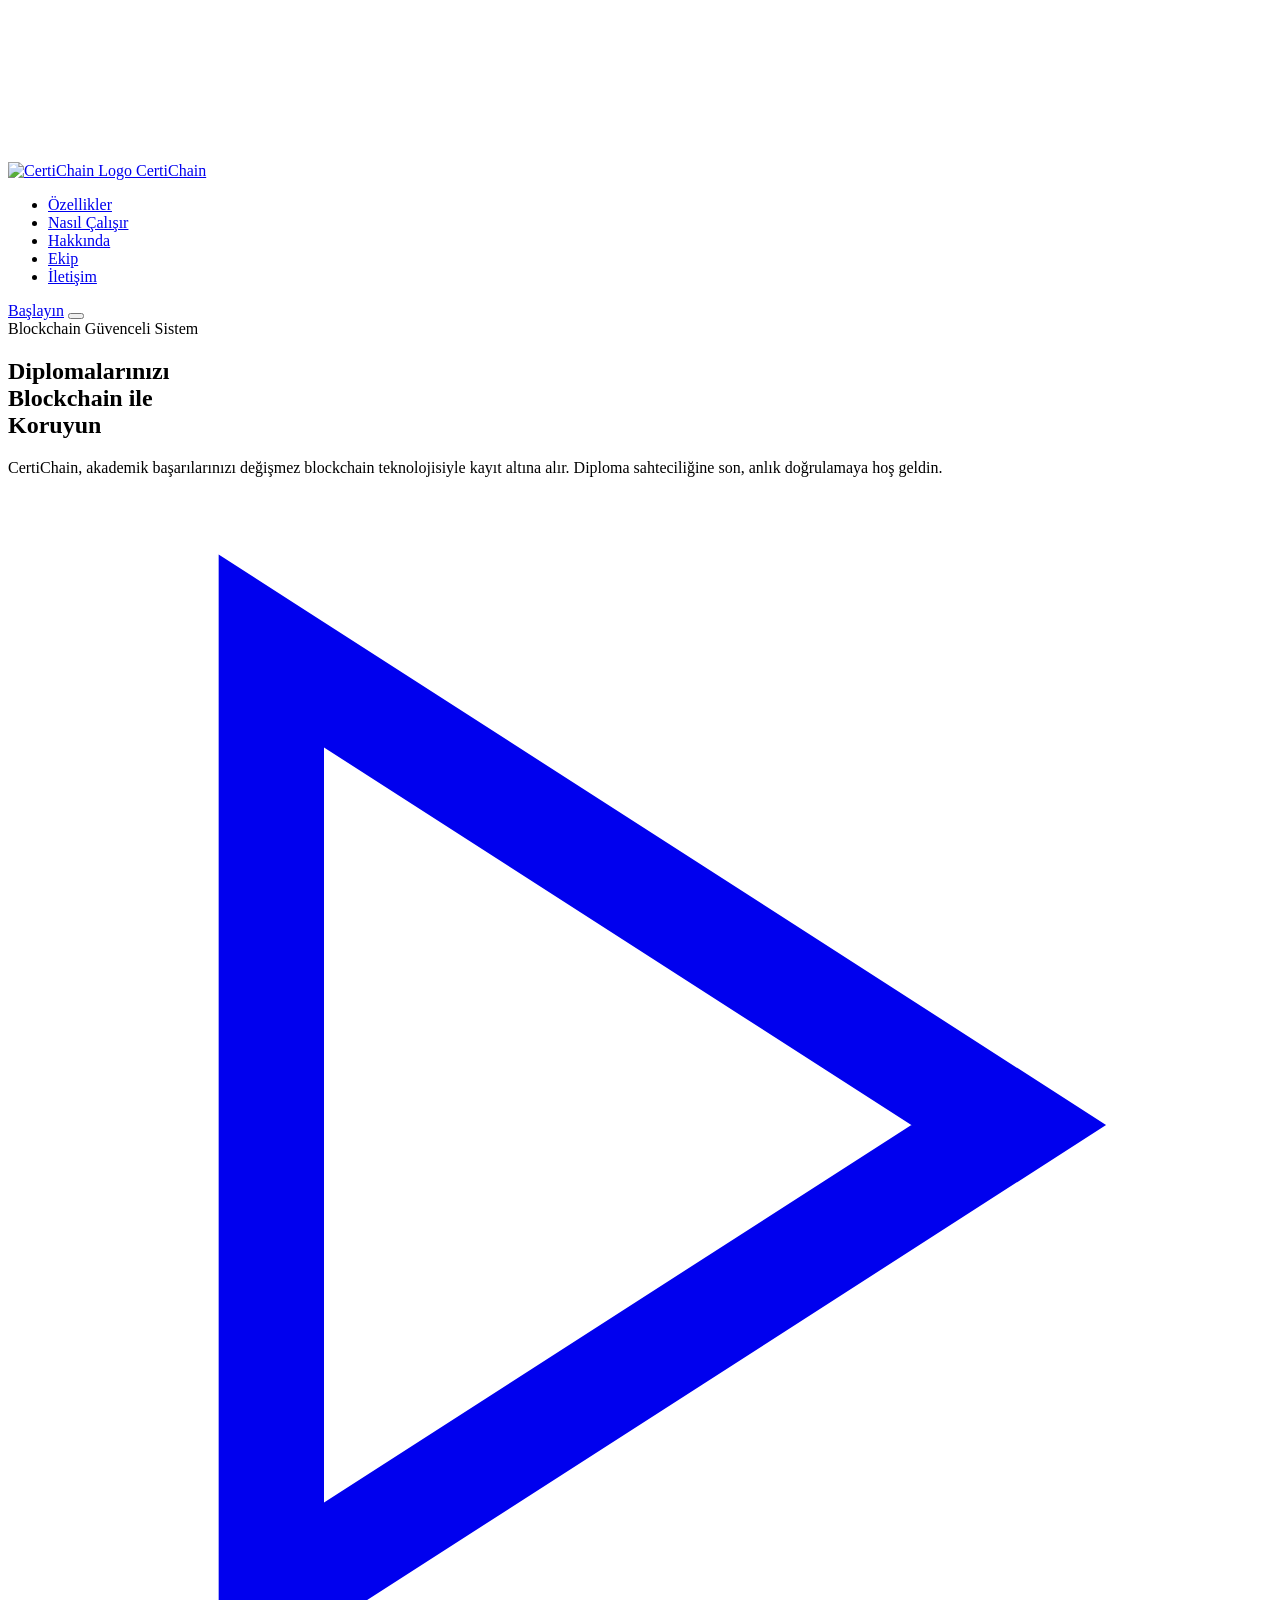
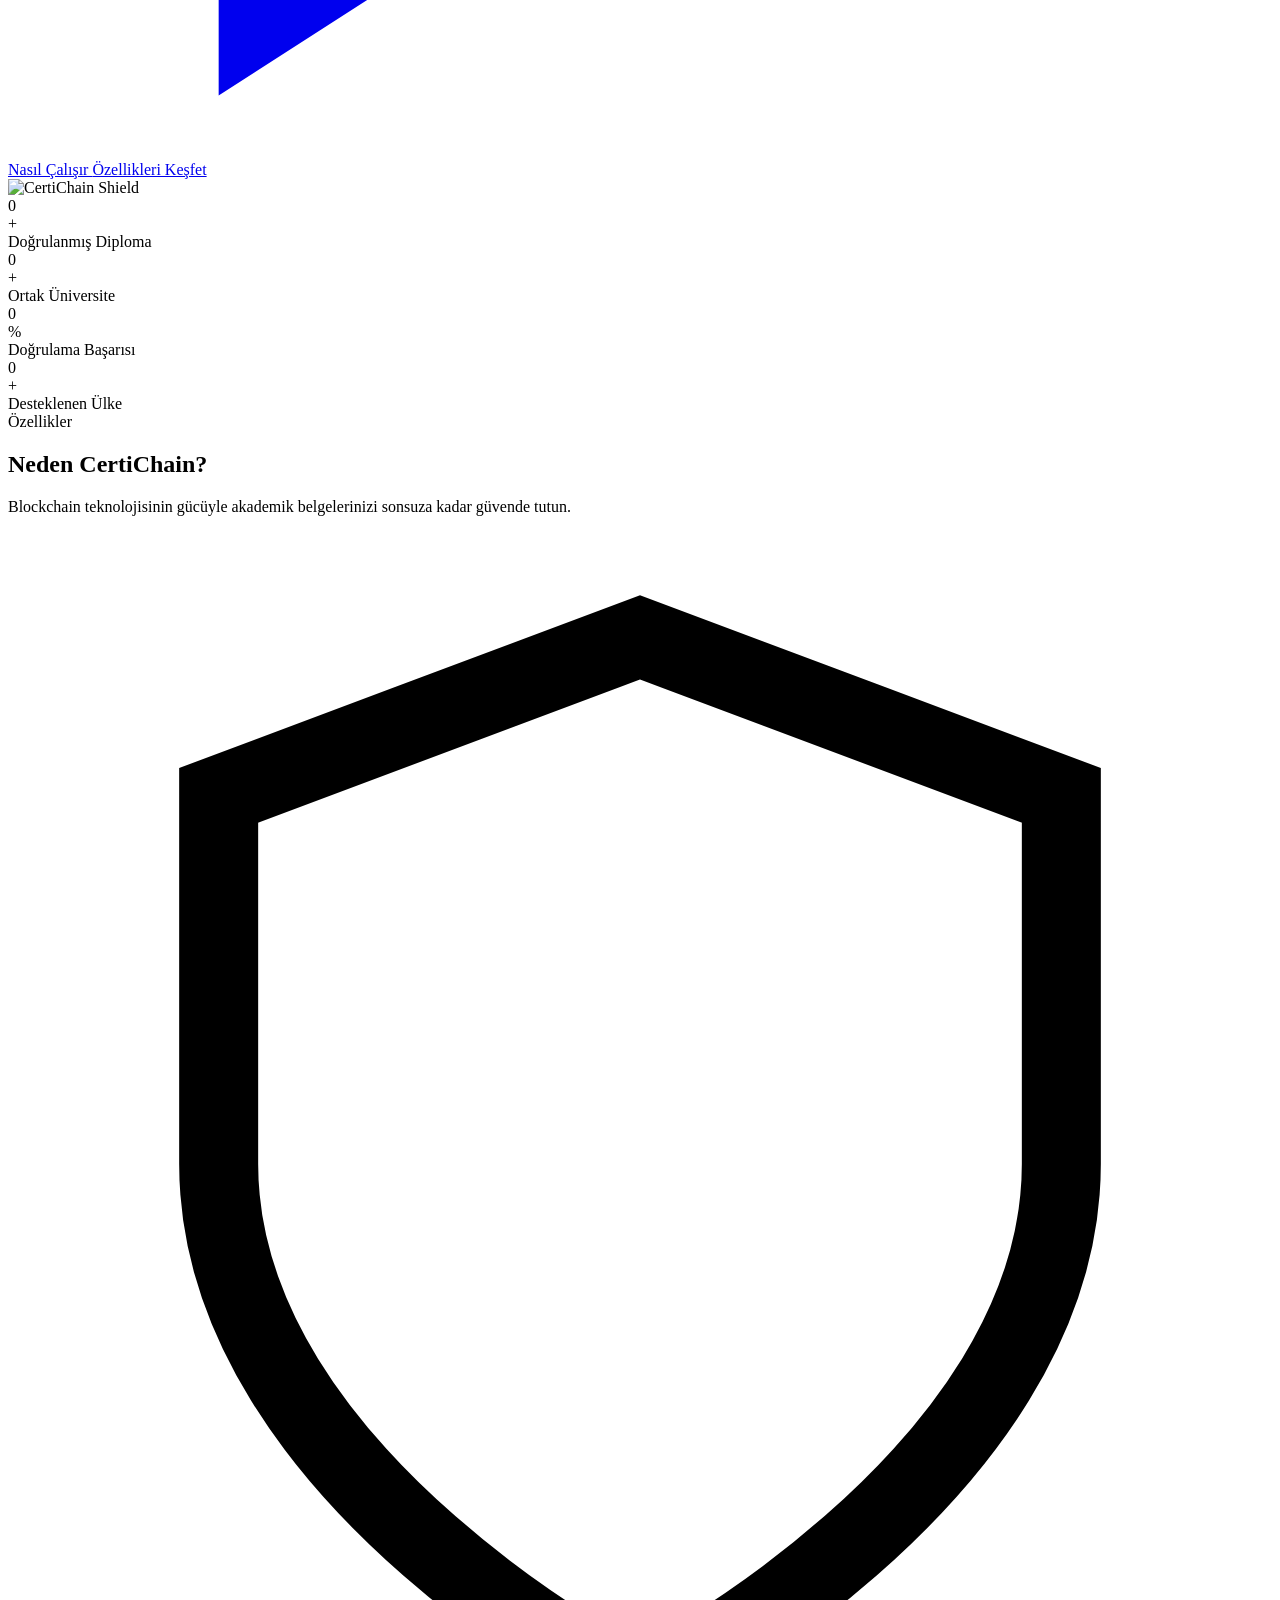
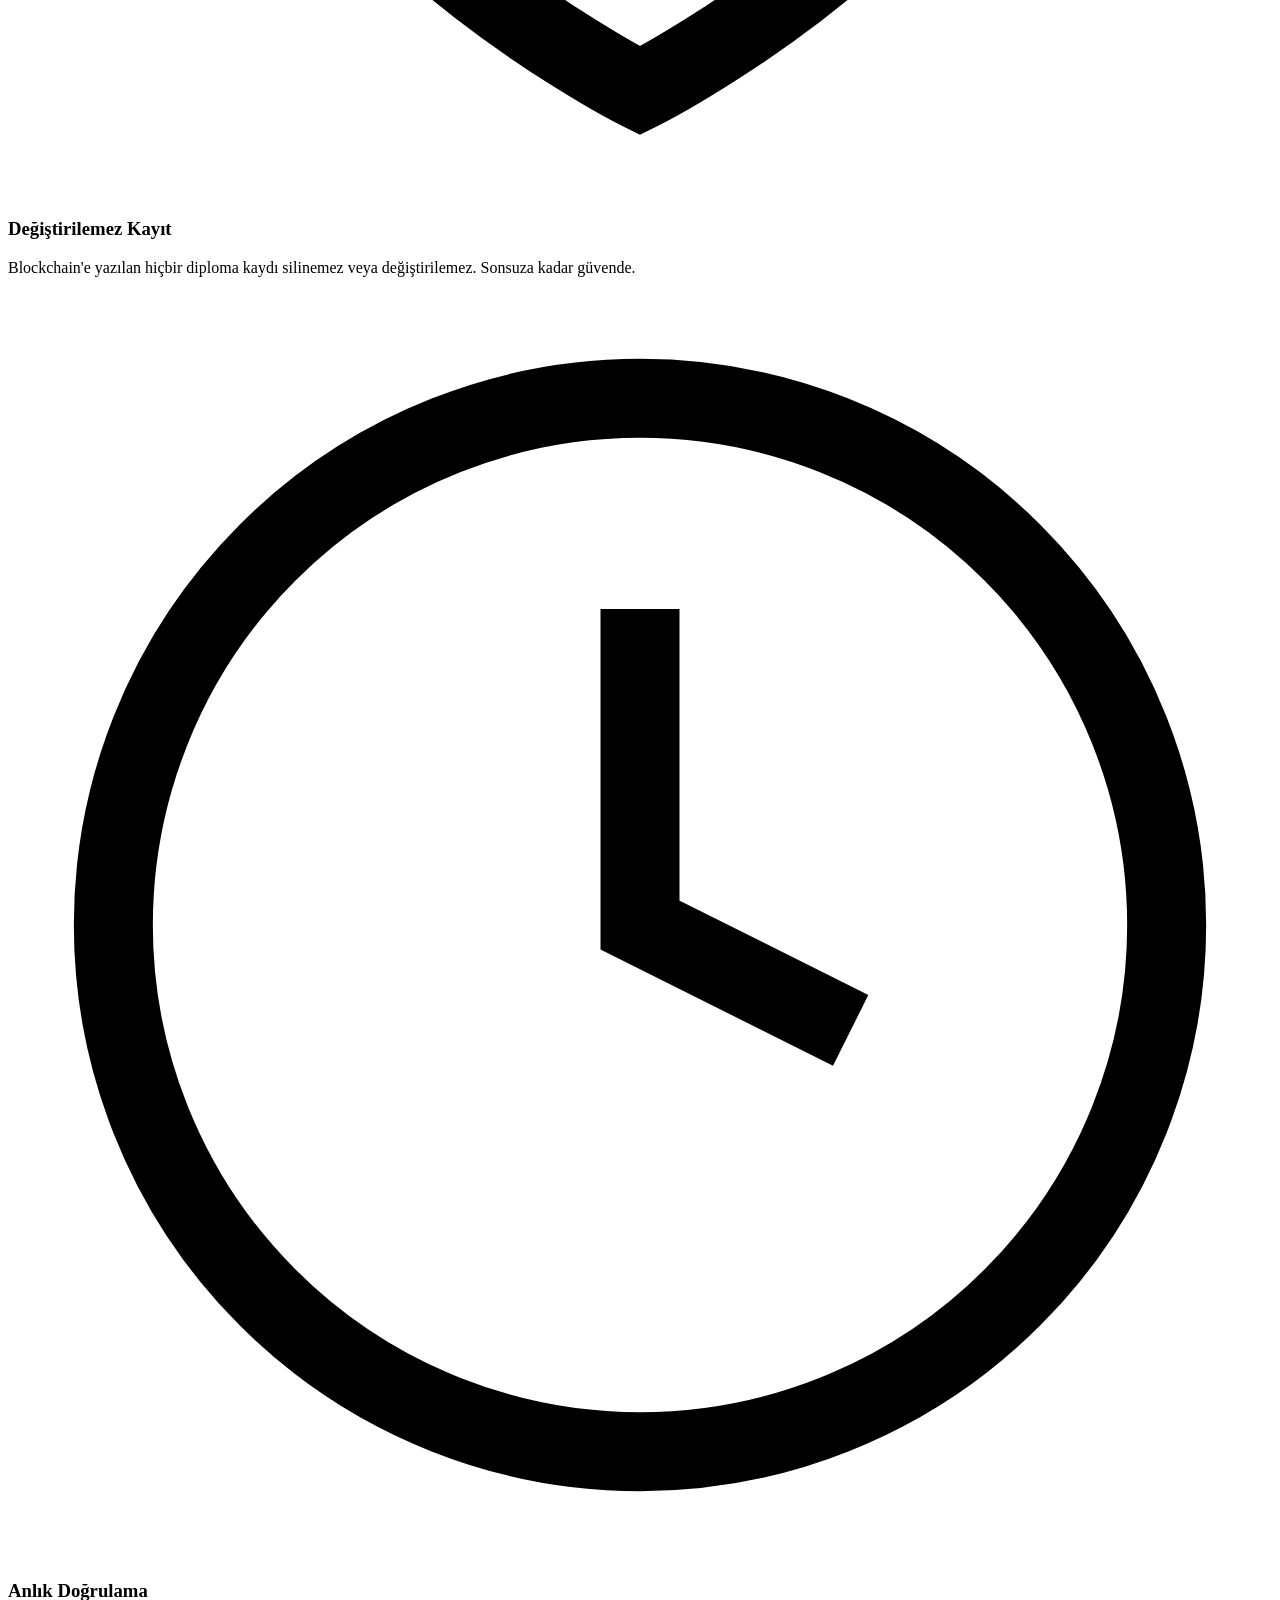
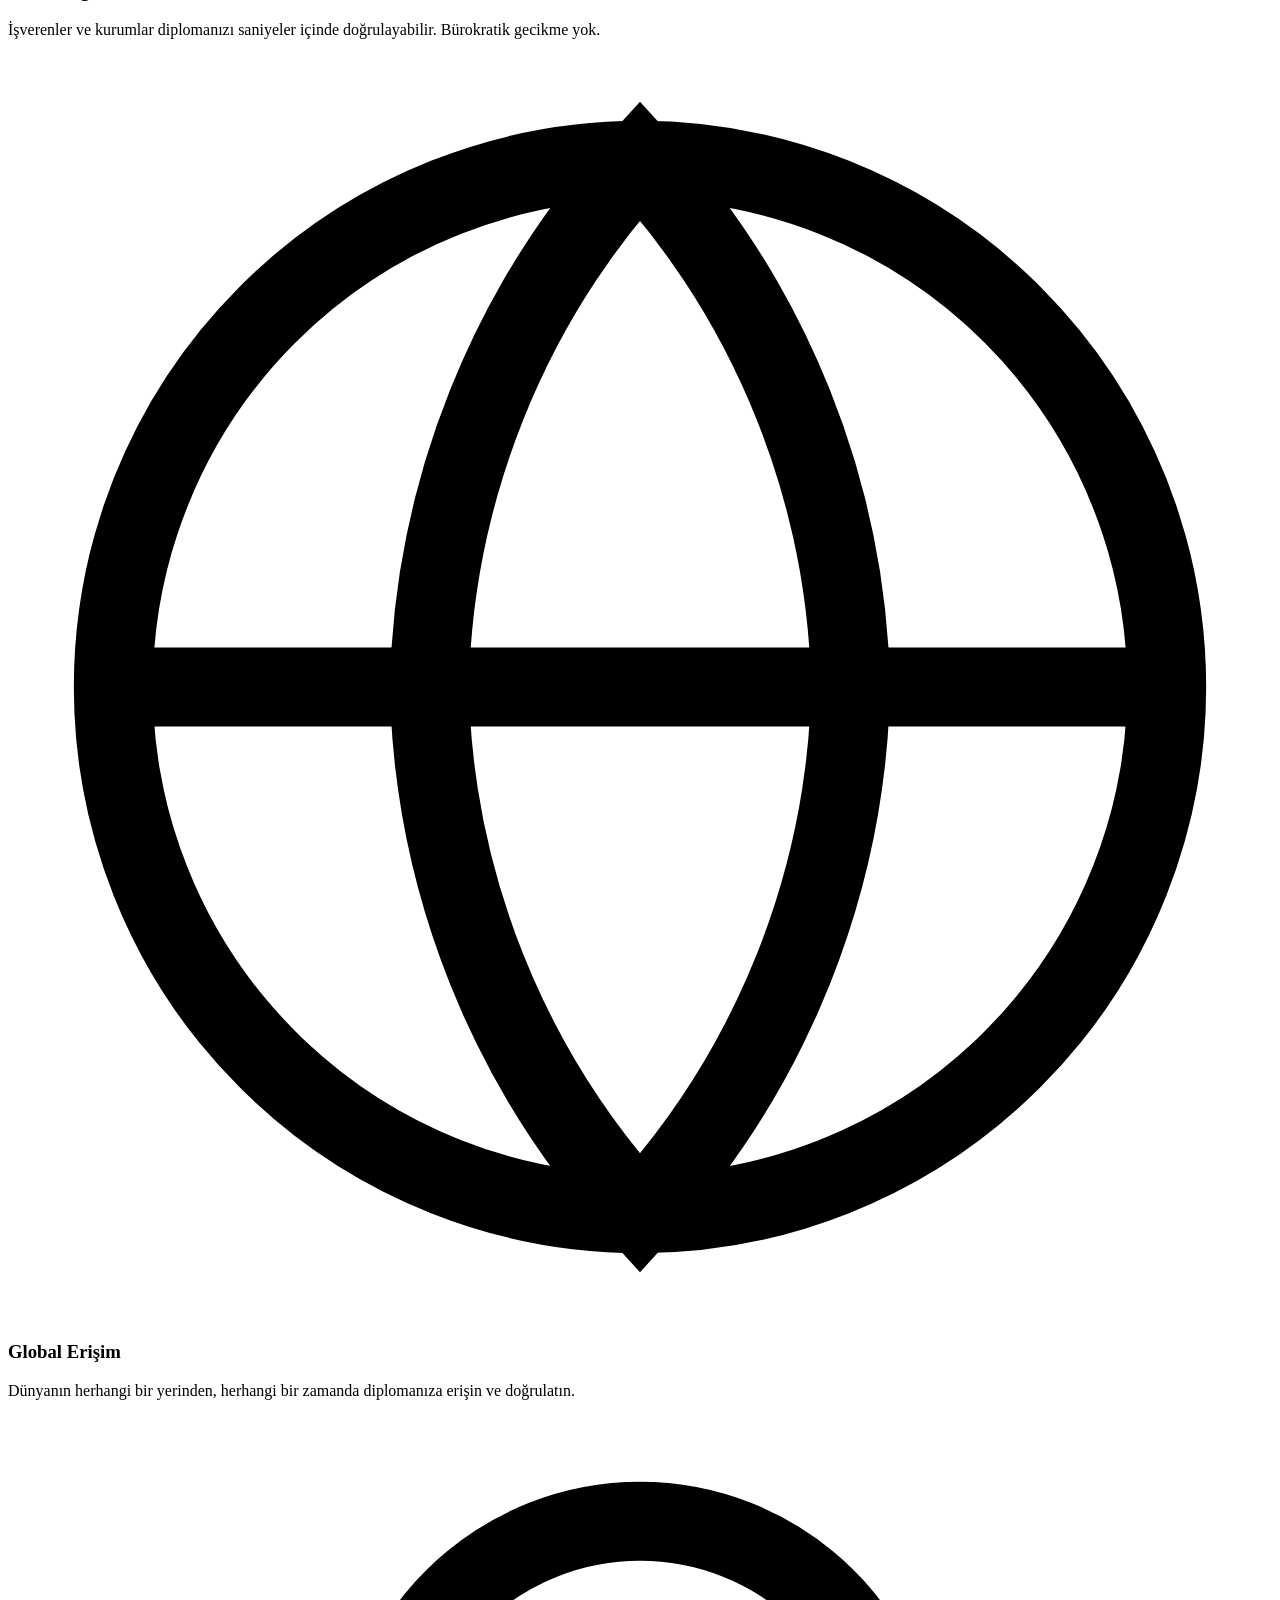
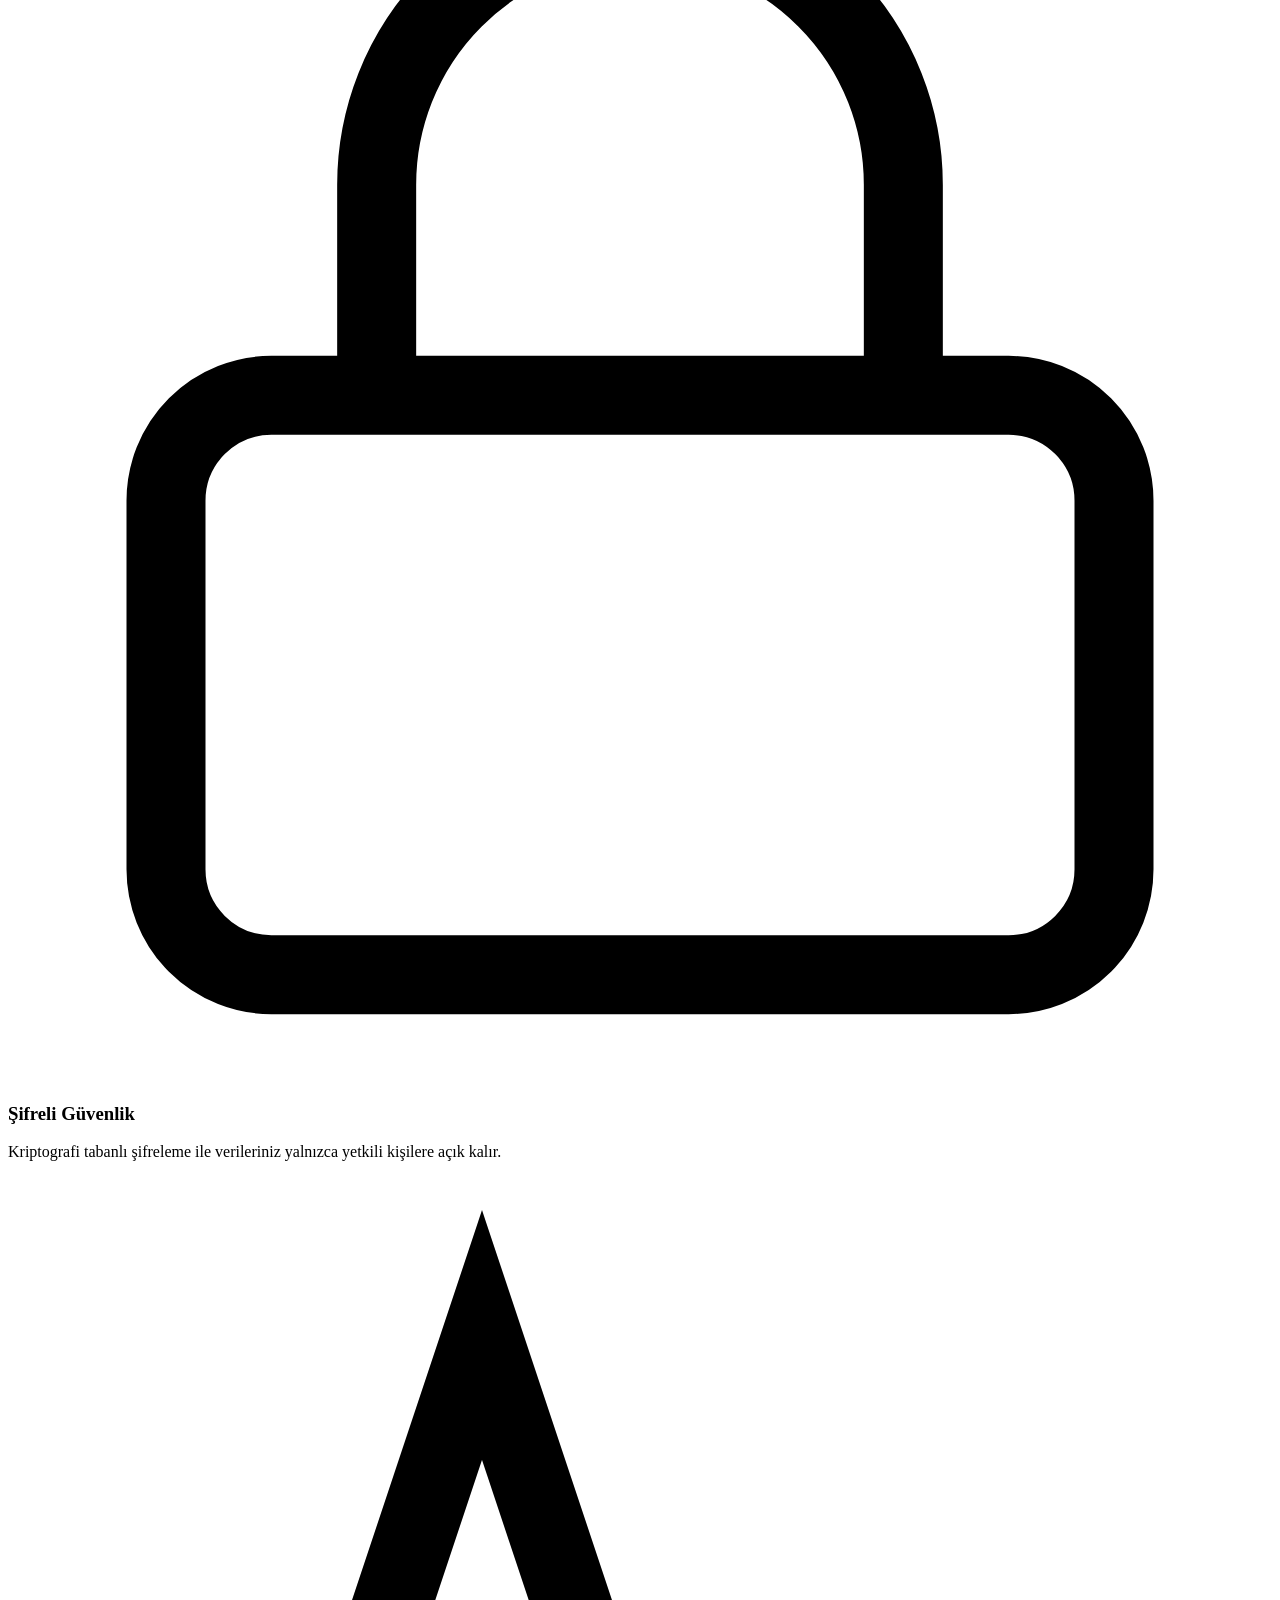
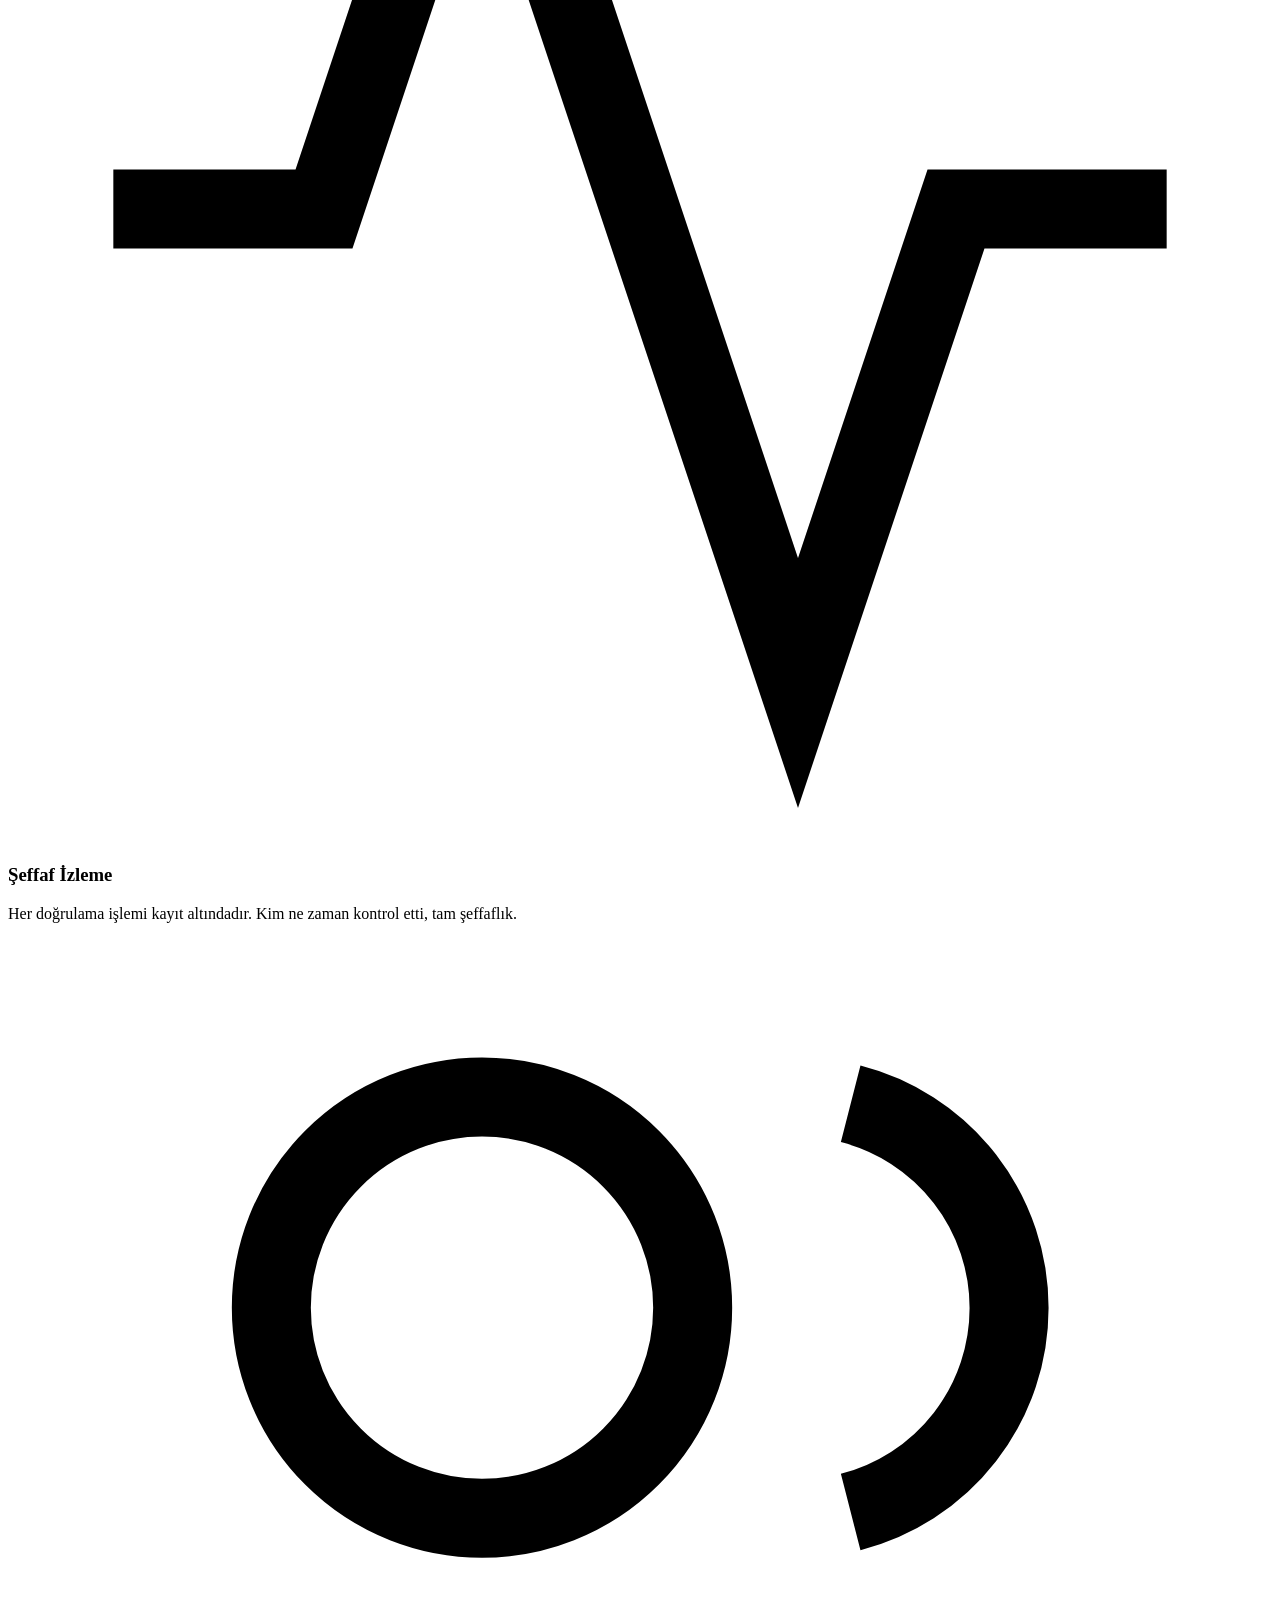
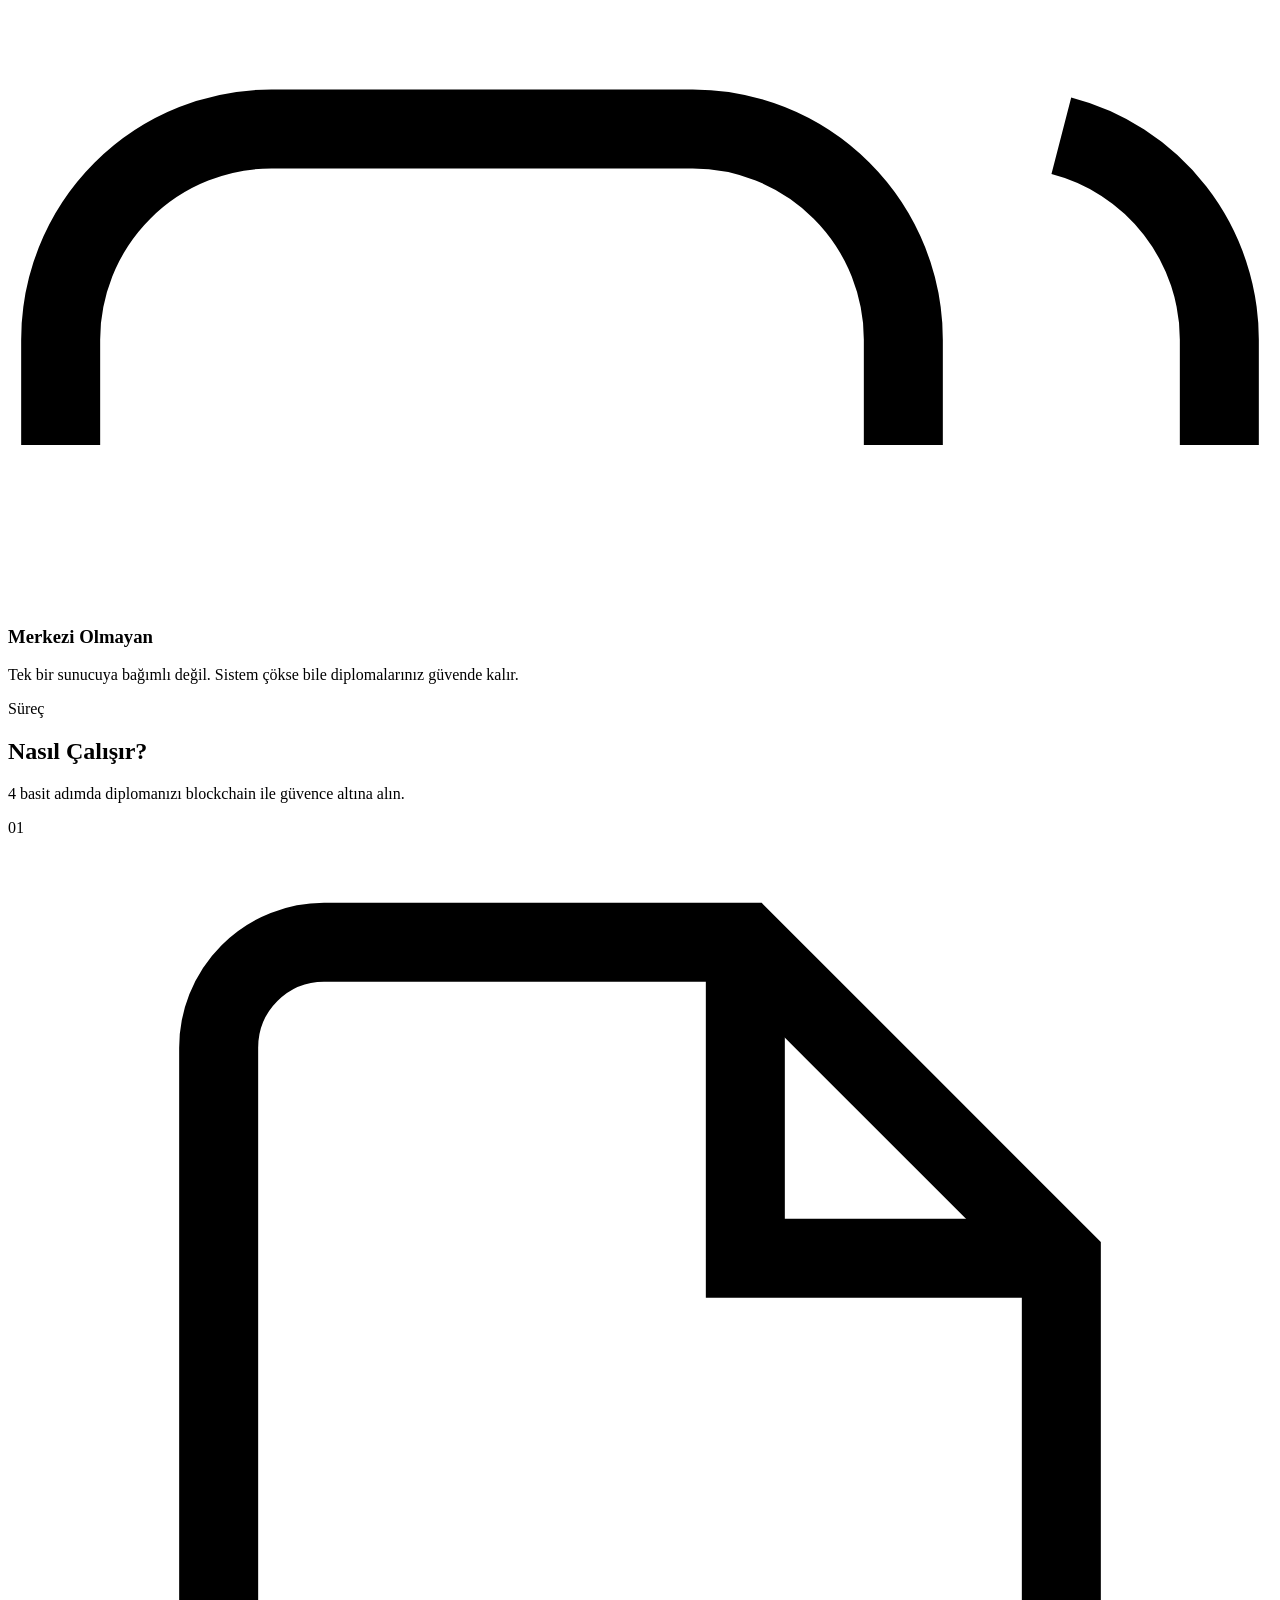
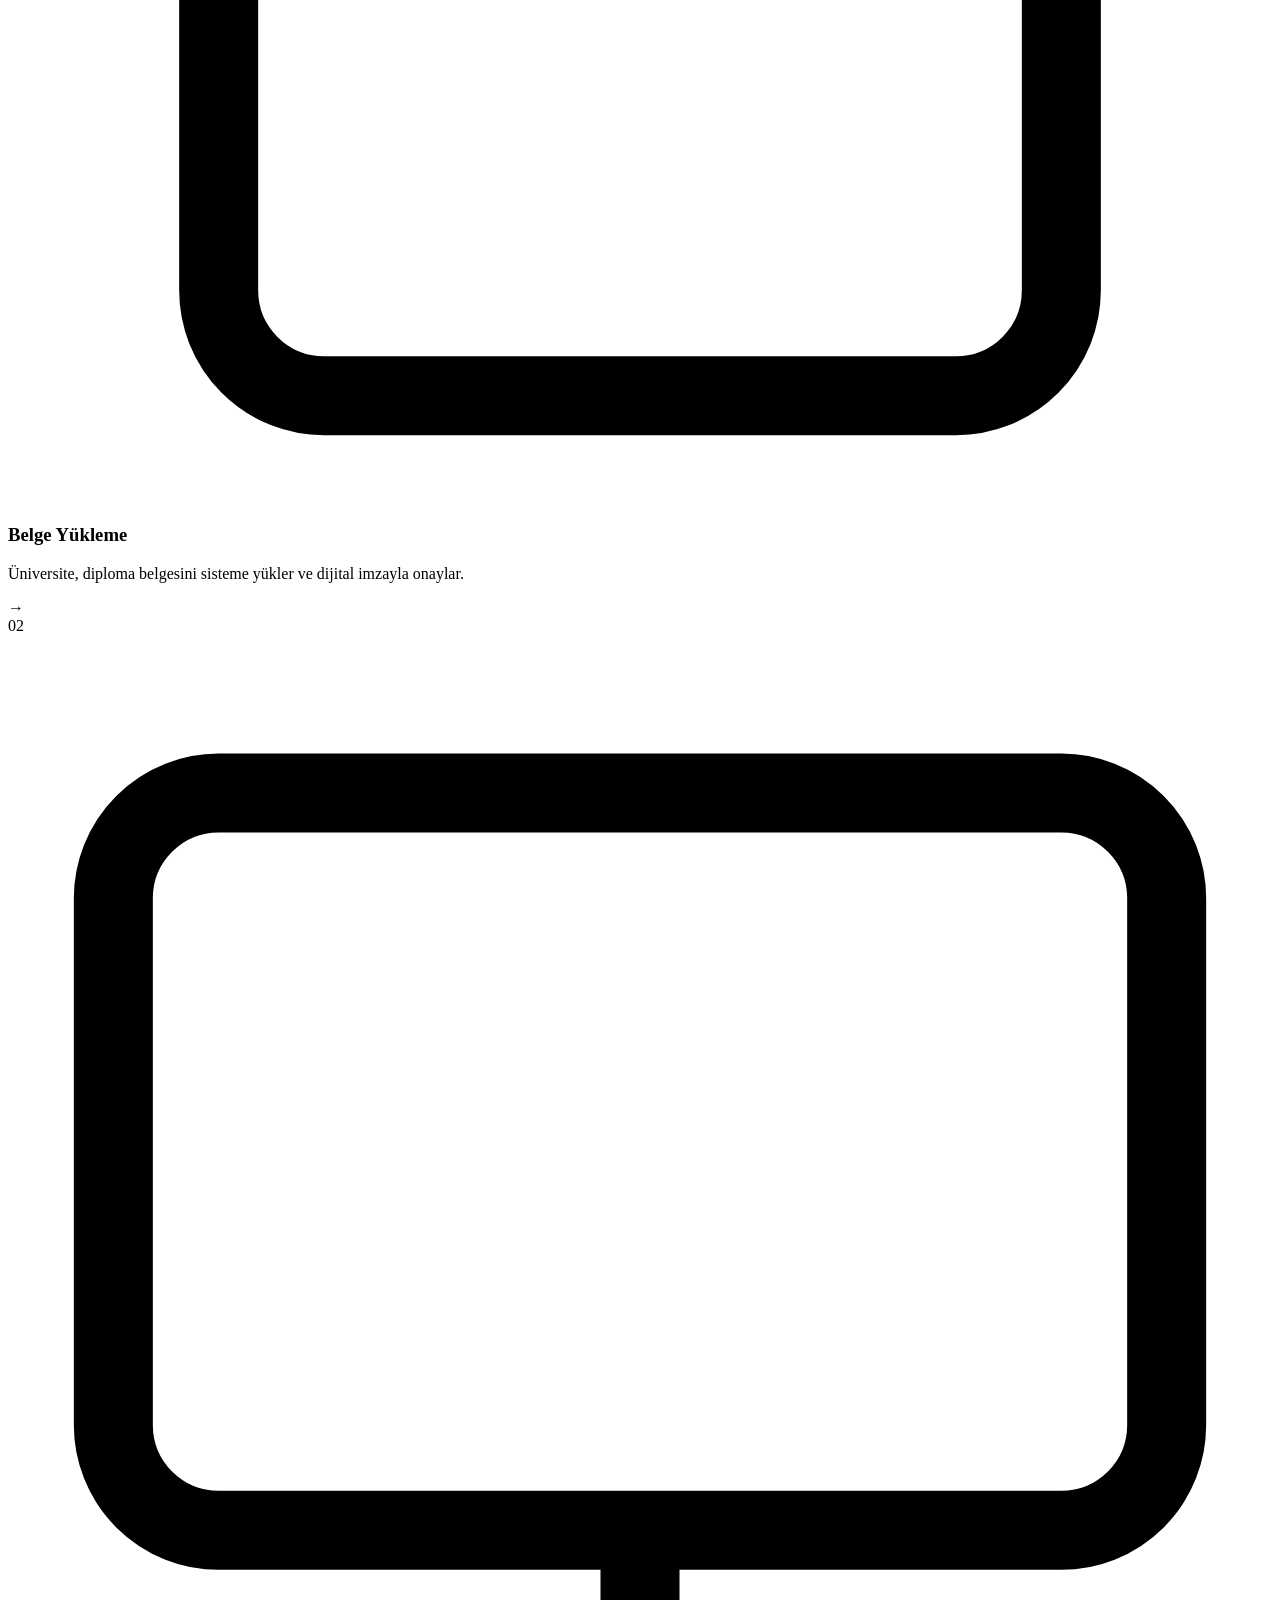
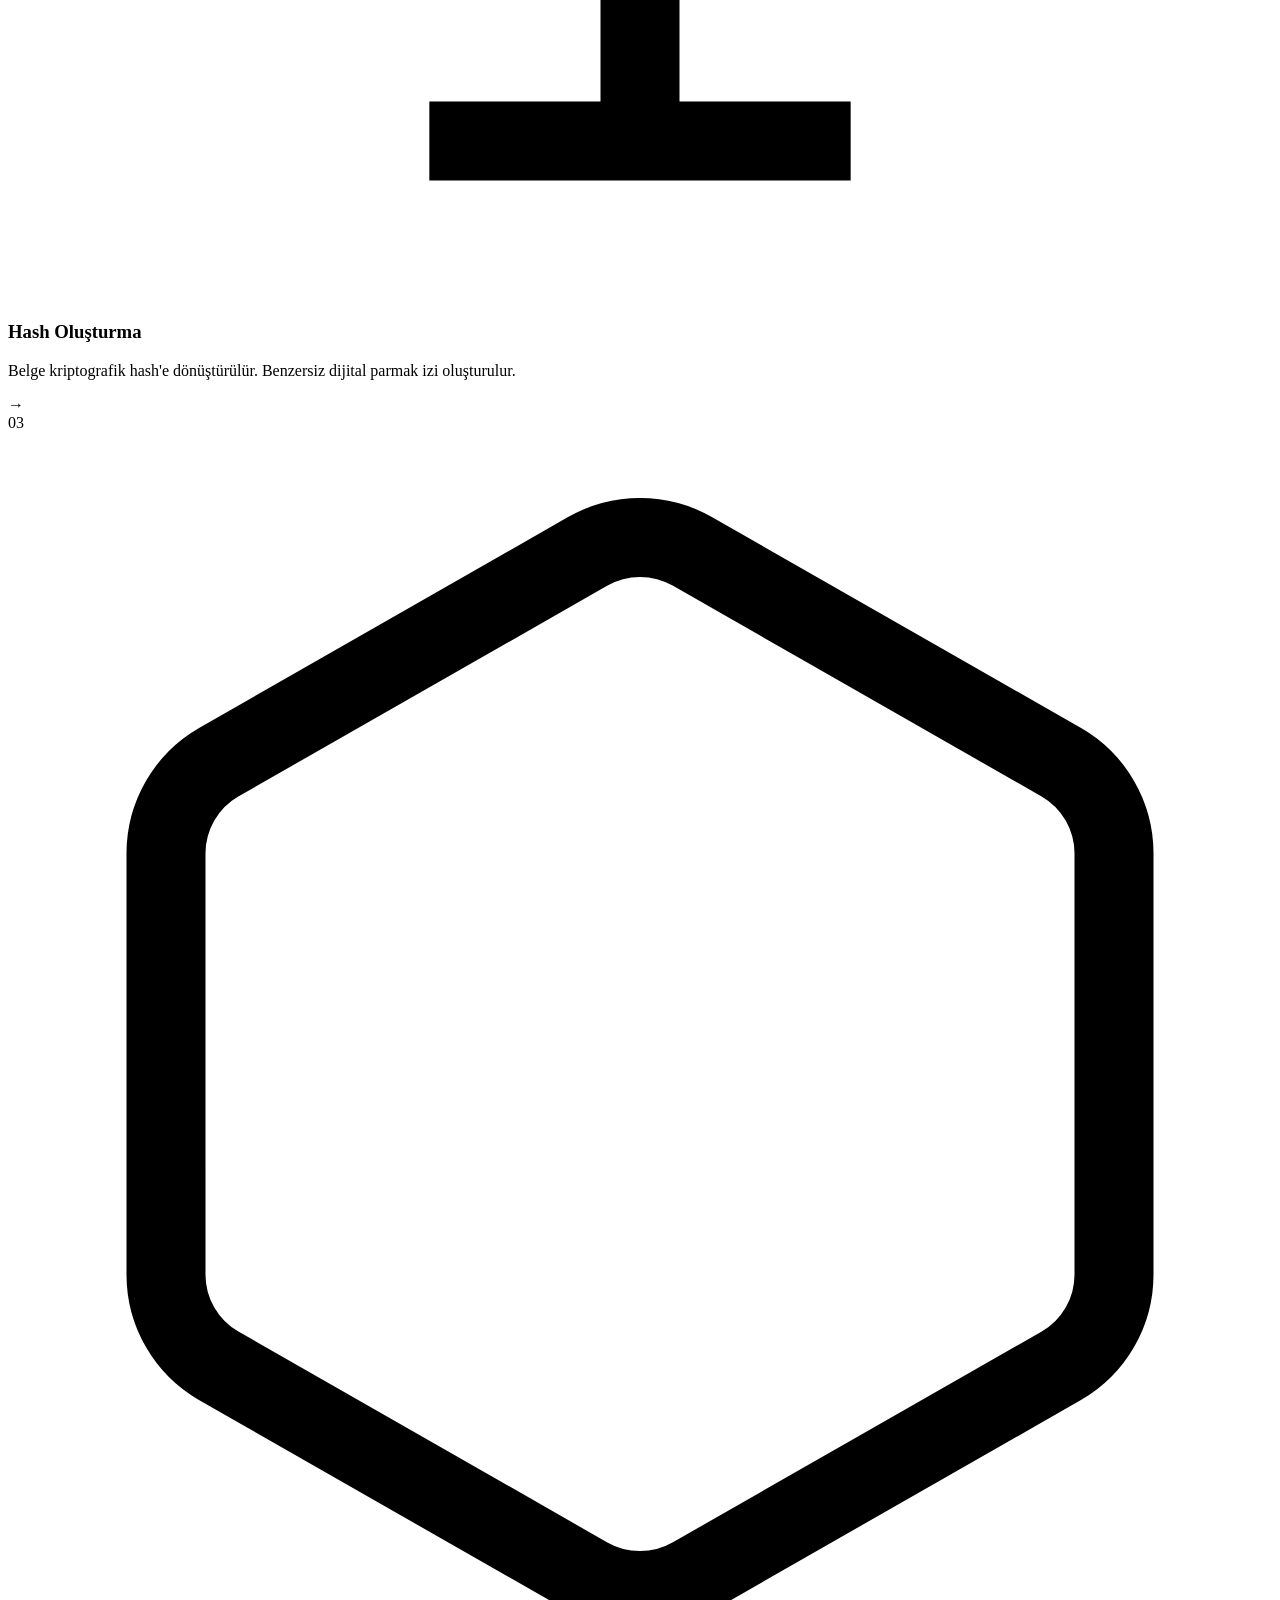
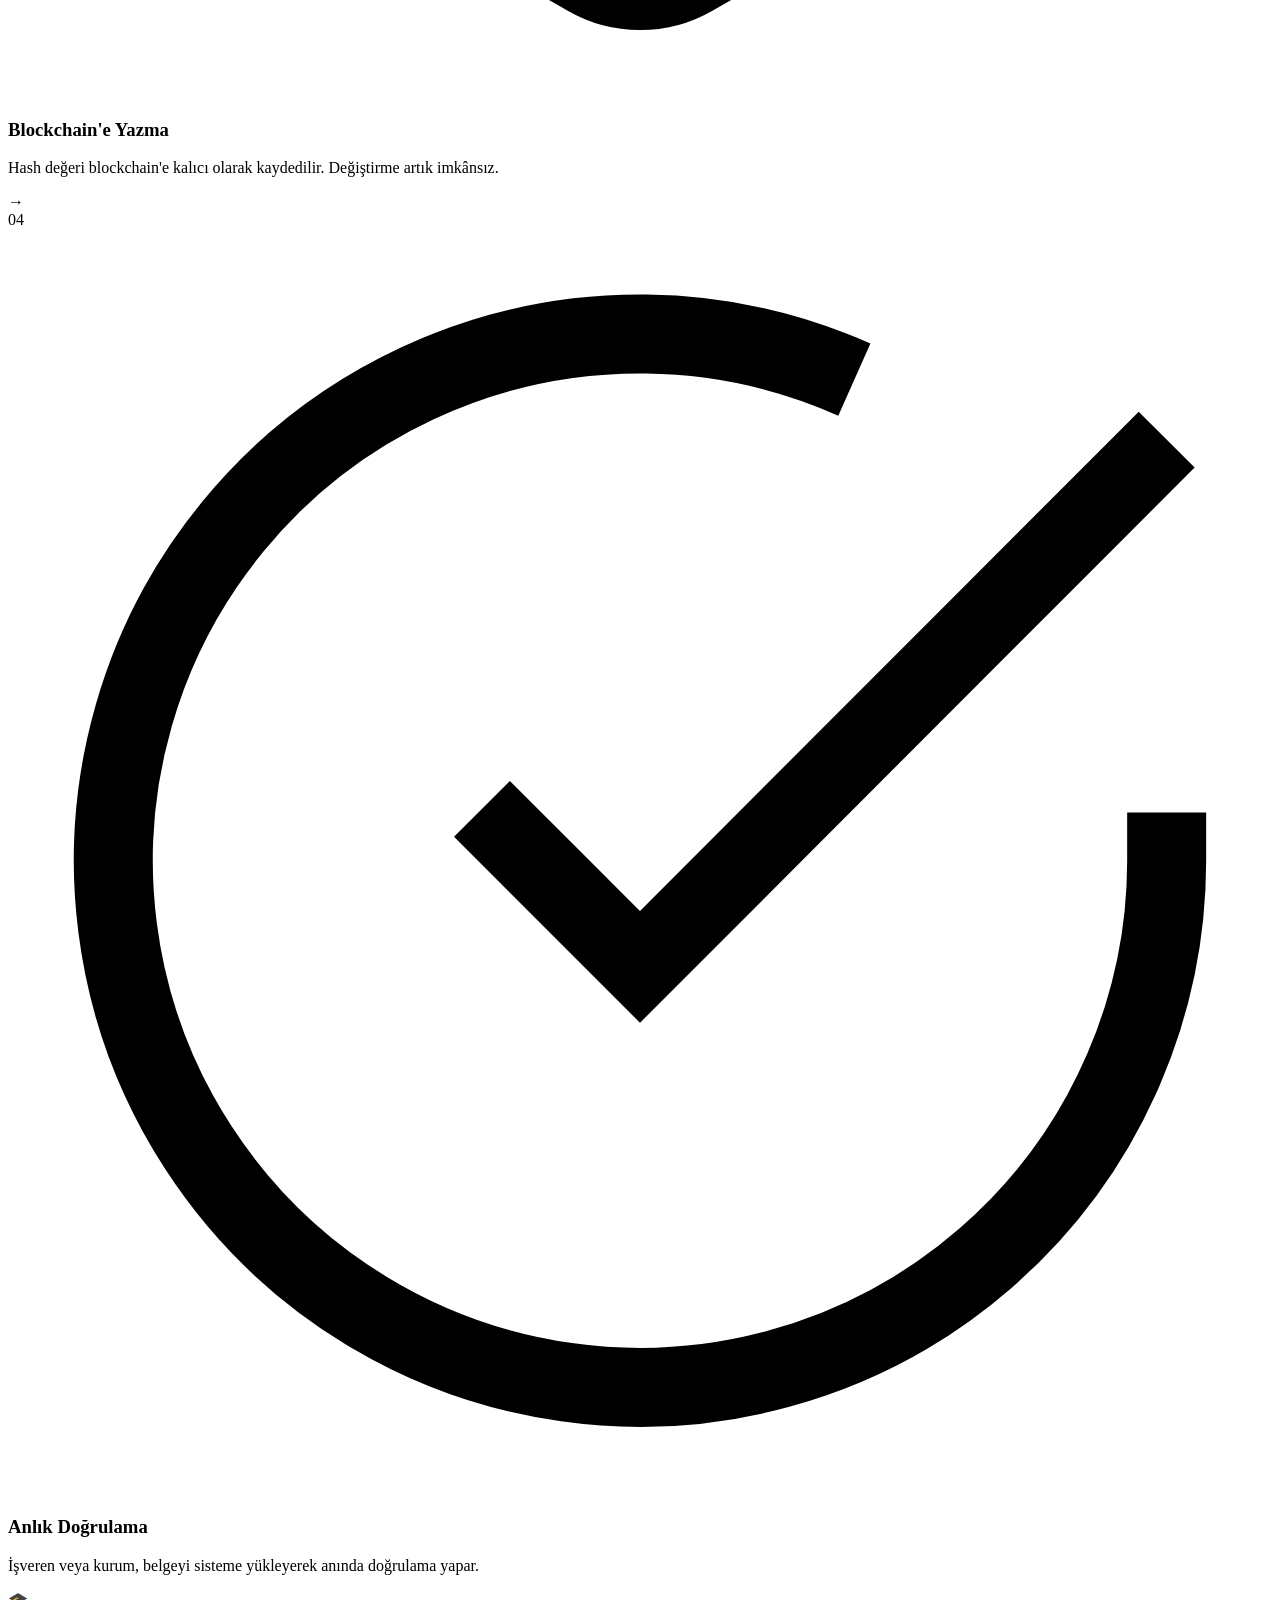
==== index.html @ 887cbacd "Add initial index.html for CertiChain project" ====
<!DOCTYPE html>
<html lang="tr">
<head>
  <meta charset="UTF-8" />
  <meta name="viewport" content="width=device-width, initial-scale=1.0" />
  <title>CertiChain – Blockchain ile Güvenli Diploma Doğrulama</title>
  <meta name="description" content="CertiChain, diploma ve sertifikalarınızı blockchain teknolojisiyle güvence altına alır. Sahtecilik imkânsız, doğrulama anlık." />
  <link rel="preconnect" href="https://fonts.googleapis.com" />
  <link href="https://fonts.googleapis.com/css2?family=Inter:wght@300;400;500;600;700;800;900&family=Space+Grotesk:wght@400;500;600;700&display=swap" rel="stylesheet" />
  <link rel="stylesheet" href="style.css" />
</head>
<body>

  <!-- ─── CANVAS particles ─── -->
  <canvas id="particleCanvas"></canvas>

  <!-- ─── NAVBAR ─── -->
  <nav id="navbar">
    <div class="nav-container">
      <a href="#hero" class="nav-logo">
        <img src="logo.jpg" alt="CertiChain Logo" class="logo-img" />
        <span class="logo-text">CertiChain</span>
      </a>
      <ul class="nav-links" id="navLinks">
        <li><a href="#features">Özellikler</a></li>
        <li><a href="#how-it-works">Nasıl Çalışır</a></li>
        <li><a href="#about">Hakkında</a></li>
        <li><a href="#team">Ekip</a></li>
        <li><a href="#contact">İletişim</a></li>
      </ul>
      <div class="nav-right">
        <a href="#contact" class="btn-nav">Başlayın</a>
        <button class="hamburger" id="hamburger" aria-label="Menü">
          <span></span><span></span><span></span>
        </button>
      </div>
    </div>
  </nav>

  <!-- ─── HERO ─── -->
  <section id="hero">
    <div class="hero-content reveal">
      <div class="hero-badge">
        <span class="badge-dot"></span>
        Blockchain Güvenceli Sistem
      </div>
      <h1>
        Diplomalarınızı<br/>
        <span class="gradient-text">Blockchain</span> ile<br/>
        Koruyun
      </h1>
      <p class="hero-sub">
        CertiChain, akademik başarılarınızı değişmez blockchain teknolojisiyle kayıt altına alır. 
        Diploma sahteciliğine son, anlık doğrulamaya hoş geldin.
      </p>
      <div class="hero-cta">
        <a href="#how-it-works" class="btn-primary">
          <svg viewBox="0 0 24 24" fill="none" stroke="currentColor" stroke-width="2"><polygon points="5 3 19 12 5 21 5 3"/></svg>
          Nasıl Çalışır
        </a>
        <a href="#features" class="btn-secondary">Özellikleri Keşfet</a>
      </div>
    </div>

    <div class="hero-visual reveal-right">
      <div class="shield-wrapper">
        <div class="shield-glow"></div>
        <img src="logo.jpg" alt="CertiChain Shield" class="shield-img" />
        <div class="orbit orbit-1">
          <div class="orbit-dot"></div>
        </div>
        <div class="orbit orbit-2">
          <div class="orbit-dot"></div>
        </div>
        <div class="orbit orbit-3">
          <div class="orbit-dot"></div>
        </div>
      </div>
    </div>
  </section>

  <!-- ─── STATS ─── -->
  <section id="stats">
    <div class="stats-container">
      <div class="stat-card reveal">
        <div class="stat-number" data-target="50000">0</div>
        <div class="stat-plus">+</div>
        <div class="stat-label">Doğrulanmış Diploma</div>
      </div>
      <div class="stat-card reveal">
        <div class="stat-number" data-target="120">0</div>
        <div class="stat-plus">+</div>
        <div class="stat-label">Ortak Üniversite</div>
      </div>
      <div class="stat-card reveal">
        <div class="stat-number" data-target="99">0</div>
        <div class="stat-percent">%</div>
        <div class="stat-label">Doğrulama Başarısı</div>
      </div>
      <div class="stat-card reveal">
        <div class="stat-number" data-target="45">0</div>
        <div class="stat-plus">+</div>
        <div class="stat-label">Desteklenen Ülke</div>
      </div>
    </div>
  </section>

  <!-- ─── FEATURES ─── -->
  <section id="features">
    <div class="section-header reveal">
      <span class="section-tag">Özellikler</span>
      <h2>Neden <span class="gradient-text">CertiChain</span>?</h2>
      <p>Blockchain teknolojisinin gücüyle akademik belgelerinizi sonsuza kadar güvende tutun.</p>
    </div>
    <div class="features-grid">
      <div class="feature-card reveal">
        <div class="feature-icon">
          <svg viewBox="0 0 24 24" fill="none" stroke="currentColor" stroke-width="1.5">
            <path d="M12 22s8-4 8-10V5l-8-3-8 3v7c0 6 8 10 8 10z"/>
          </svg>
        </div>
        <h3>Değiştirilemez Kayıt</h3>
        <p>Blockchain'e yazılan hiçbir diploma kaydı silinemez veya değiştirilemez. Sonsuza kadar güvende.</p>
      </div>
      <div class="feature-card reveal">
        <div class="feature-icon">
          <svg viewBox="0 0 24 24" fill="none" stroke="currentColor" stroke-width="1.5">
            <circle cx="12" cy="12" r="10"/>
            <polyline points="12 6 12 12 16 14"/>
          </svg>
        </div>
        <h3>Anlık Doğrulama</h3>
        <p>İşverenler ve kurumlar diplomanızı saniyeler içinde doğrulayabilir. Bürokratik gecikme yok.</p>
      </div>
      <div class="feature-card reveal">
        <div class="feature-icon">
          <svg viewBox="0 0 24 24" fill="none" stroke="currentColor" stroke-width="1.5">
            <circle cx="12" cy="12" r="10"/>
            <line x1="2" y1="12" x2="22" y2="12"/>
            <path d="M12 2a15.3 15.3 0 0 1 4 10 15.3 15.3 0 0 1-4 10 15.3 15.3 0 0 1-4-10 15.3 15.3 0 0 1 4-10z"/>
          </svg>
        </div>
        <h3>Global Erişim</h3>
        <p>Dünyanın herhangi bir yerinden, herhangi bir zamanda diplomanıza erişin ve doğrulatın.</p>
      </div>
      <div class="feature-card reveal">
        <div class="feature-icon">
          <svg viewBox="0 0 24 24" fill="none" stroke="currentColor" stroke-width="1.5">
            <rect x="3" y="11" width="18" height="11" rx="2" ry="2"/>
            <path d="M7 11V7a5 5 0 0 1 10 0v4"/>
          </svg>
        </div>
        <h3>Şifreli Güvenlik</h3>
        <p>Kriptografi tabanlı şifreleme ile verileriniz yalnızca yetkili kişilere açık kalır.</p>
      </div>
      <div class="feature-card reveal">
        <div class="feature-icon">
          <svg viewBox="0 0 24 24" fill="none" stroke="currentColor" stroke-width="1.5">
            <polyline points="22 12 18 12 15 21 9 3 6 12 2 12"/>
          </svg>
        </div>
        <h3>Şeffaf İzleme</h3>
        <p>Her doğrulama işlemi kayıt altındadır. Kim ne zaman kontrol etti, tam şeffaflık.</p>
      </div>
      <div class="feature-card reveal">
        <div class="feature-icon">
          <svg viewBox="0 0 24 24" fill="none" stroke="currentColor" stroke-width="1.5">
            <path d="M17 21v-2a4 4 0 0 0-4-4H5a4 4 0 0 0-4 4v2"/>
            <circle cx="9" cy="7" r="4"/>
            <path d="M23 21v-2a4 4 0 0 0-3-3.87"/>
            <path d="M16 3.13a4 4 0 0 1 0 7.75"/>
          </svg>
        </div>
        <h3>Merkezi Olmayan</h3>
        <p>Tek bir sunucuya bağımlı değil. Sistem çökse bile diplomalarınız güvende kalır.</p>
      </div>
    </div>
  </section>

  <!-- ─── HOW IT WORKS ─── -->
  <section id="how-it-works">
    <div class="section-header reveal">
      <span class="section-tag">Süreç</span>
      <h2>Nasıl <span class="gradient-text">Çalışır</span>?</h2>
      <p>4 basit adımda diplomanızı blockchain ile güvence altına alın.</p>
    </div>
    <div class="steps-container">
      <div class="step-card reveal">
        <div class="step-number">01</div>
        <div class="step-icon">
          <svg viewBox="0 0 24 24" fill="none" stroke="currentColor" stroke-width="1.5">
            <path d="M14 2H6a2 2 0 0 0-2 2v16a2 2 0 0 0 2 2h12a2 2 0 0 0 2-2V8z"/>
            <polyline points="14 2 14 8 20 8"/>
          </svg>
        </div>
        <h3>Belge Yükleme</h3>
        <p>Üniversite, diploma belgesini sisteme yükler ve dijital imzayla onaylar.</p>
      </div>
      <div class="step-arrow reveal">→</div>
      <div class="step-card reveal">
        <div class="step-number">02</div>
        <div class="step-icon">
          <svg viewBox="0 0 24 24" fill="none" stroke="currentColor" stroke-width="1.5">
            <rect x="2" y="3" width="20" height="14" rx="2"/>
            <line x1="8" y1="21" x2="16" y2="21"/>
            <line x1="12" y1="17" x2="12" y2="21"/>
          </svg>
        </div>
        <h3>Hash Oluşturma</h3>
        <p>Belge kriptografik hash'e dönüştürülür. Benzersiz dijital parmak izi oluşturulur.</p>
      </div>
      <div class="step-arrow reveal">→</div>
      <div class="step-card reveal">
        <div class="step-number">03</div>
        <div class="step-icon">
          <svg viewBox="0 0 24 24" fill="none" stroke="currentColor" stroke-width="1.5">
            <path d="M21 16V8a2 2 0 0 0-1-1.73l-7-4a2 2 0 0 0-2 0l-7 4A2 2 0 0 0 3 8v8a2 2 0 0 0 1 1.73l7 4a2 2 0 0 0 2 0l7-4A2 2 0 0 0 21 16z"/>
          </svg>
        </div>
        <h3>Blockchain'e Yazma</h3>
        <p>Hash değeri blockchain'e kalıcı olarak kaydedilir. Değiştirme artık imkânsız.</p>
      </div>
      <div class="step-arrow reveal">→</div>
      <div class="step-card reveal">
        <div class="step-number">04</div>
        <div class="step-icon">
          <svg viewBox="0 0 24 24" fill="none" stroke="currentColor" stroke-width="1.5">
            <path d="M22 11.08V12a10 10 0 1 1-5.93-9.14"/>
            <polyline points="22 4 12 14.01 9 11.01"/>
          </svg>
        </div>
        <h3>Anlık Doğrulama</h3>
        <p>İşveren veya kurum, belgeyi sisteme yükleyerek anında doğrulama yapar.</p>
      </div>
    </div>
  </section>

  <!-- ─── ABOUT ─── -->
  <section id="about">
    <div class="about-container">
      <div class="about-visual reveal-left">
        <div class="about-card-stack">
          <div class="about-card card-1">
            <div class="about-card-icon">🎓</div>
            <div>
              <strong>MIT – 2024</strong>
              <p>Bilgisayar Bilimleri</p>
            </div>
            <div class="verified-badge">✓ Doğrulandı</div>
          </div>
          <div class="about-card card-2">
            <div class="about-card-icon">📜</div>
            <div>
              <strong>Harvard – 2023</strong>
              <p>Hukuk Lisans Diploması</p>
            </div>
            <div class="verified-badge">✓ Doğrulandı</div>
          </div>
          <div class="about-card card-3">
            <div class="about-card-icon">🏛️</div>
            <div>
              <strong>ODTÜ – 2025</strong>
              <p>Mühendislik Diploması</p>
            </div>
            <div class="verified-badge">✓ Doğrulandı</div>
          </div>
        </div>
      </div>
      <div class="about-content reveal">
        <span class="section-tag">Hakkında</span>
        <h2>Eğitimde <span class="gradient-text">Güven</span> Devrimi</h2>
        <p>
          CertiChain, diploma ve akademik belge sahteciliğine kalıcı çözüm üretmek için geliştirilmiş 
          blockchain tabanlı bir doğrulama platformudur.
        </p>
        <p>
          Geleneksel sistemlerin aksine, merkezi bir otoriteye ihtiyaç duymadan üniversiteler, 
          işverenler ve mezunlar arasında güvenilir bir köprü kuruyoruz.
        </p>
        <div class="about-highlights">
          <div class="highlight">
            <div class="highlight-icon">⚡</div>
            <div>
              <strong>Anlık İşlem</strong>
              <span>Saniyeler içinde doğrulama</span>
            </div>
          </div>
          <div class="highlight">
            <div class="highlight-icon">🔐</div>
            <div>
              <strong>Tam Güvenlik</strong>
              <span>Askeri düzeyde şifreleme</span>
            </div>
          </div>
          <div class="highlight">
            <div class="highlight-icon">🌍</div>
            <div>
              <strong>Global Standart</strong>
              <span>45+ ülke desteği</span>
            </div>
          </div>
        </div>
      </div>
    </div>
  </section>

  <!-- ─── TEAM ─── -->
  <section id="team">
    <div class="section-header reveal">
      <span class="section-tag">Ekip</span>
      <h2>Arkasındaki <span class="gradient-text">Ekip</span></h2>
      <p>CertiChain'i hayata geçiren vizyon sahibi insanlar.</p>
    </div>
    <div class="team-grid">
      <div class="team-card reveal">
        <div class="team-avatar">
          <div class="avatar-placeholder">
            <svg viewBox="0 0 24 24" fill="none" stroke="currentColor" stroke-width="1.5">
              <path d="M20 21v-2a4 4 0 0 0-4-4H8a4 4 0 0 0-4 4v2"/>
              <circle cx="12" cy="7" r="4"/>
            </svg>
          </div>
        </div>
        <h3 class="team-name">Yakında</h3>
        <p class="team-role">Kurucu / CEO</p>
        <div class="team-socials">
          <a href="#" class="social-link" aria-label="LinkedIn">in</a>
          <a href="#" class="social-link" aria-label="Twitter">𝕏</a>
        </div>
      </div>
      <div class="team-card reveal">
        <div class="team-avatar">
          <div class="avatar-placeholder">
            <svg viewBox="0 0 24 24" fill="none" stroke="currentColor" stroke-width="1.5">
              <path d="M20 21v-2a4 4 0 0 0-4-4H8a4 4 0 0 0-4 4v2"/>
              <circle cx="12" cy="7" r="4"/>
            </svg>
          </div>
        </div>
        <h3 class="team-name">Yakında</h3>
        <p class="team-role">Baş Geliştirici</p>
        <div class="team-socials">
          <a href="#" class="social-link" aria-label="LinkedIn">in</a>
          <a href="#" class="social-link" aria-label="GitHub">⌥</a>
        </div>
      </div>
      <div class="team-card reveal">
        <div class="team-avatar">
          <div class="avatar-placeholder">
            <svg viewBox="0 0 24 24" fill="none" stroke="currentColor" stroke-width="1.5">
              <path d="M20 21v-2a4 4 0 0 0-4-4H8a4 4 0 0 0-4 4v2"/>
              <circle cx="12" cy="7" r="4"/>
            </svg>
          </div>
        </div>
        <h3 class="team-name">Yakında</h3>
        <p class="team-role">Blockchain Mimarı</p>
        <div class="team-socials">
          <a href="#" class="social-link" aria-label="LinkedIn">in</a>
          <a href="#" class="social-link" aria-label="Twitter">𝕏</a>
        </div>
      </div>
      <div class="team-card reveal">
        <div class="team-avatar">
          <div class="avatar-placeholder">
            <svg viewBox="0 0 24 24" fill="none" stroke="currentColor" stroke-width="1.5">
              <path d="M20 21v-2a4 4 0 0 0-4-4H8a4 4 0 0 0-4 4v2"/>
              <circle cx="12" cy="7" r="4"/>
            </svg>
          </div>
        </div>
        <h3 class="team-name">Yakında</h3>
        <p class="team-role">UI/UX Tasarımcısı</p>
        <div class="team-socials">
          <a href="#" class="social-link" aria-label="LinkedIn">in</a>
          <a href="#" class="social-link" aria-label="Dribbble">◎</a>
        </div>
      </div>
    </div>
  </section>

  <!-- ─── CTA BANNER ─── -->
  <section id="cta-banner">
    <div class="cta-content reveal">
      <h2>Diplomanızı <span class="gradient-text">Geleceğe</span> Taşıyın</h2>
      <p>CertiChain ile akademik başarınızı kalıcı hale getirin. Güvenli, şeffaf, global.</p>
      <a href="#contact" class="btn-primary btn-large">Hemen Başlayın</a>
    </div>
  </section>

  <!-- ─── CONTACT ─── -->
  <section id="contact">
    <div class="section-header reveal">
      <span class="section-tag">İletişim</span>
      <h2>Bizimle <span class="gradient-text">İletişime</span> Geçin</h2>
      <p>Sorularınız mı var? Size yardımcı olmaktan memnuniyet duyarız.</p>
    </div>
    <div class="contact-container">
      <div class="contact-info reveal">
        <div class="contact-item">
          <div class="contact-icon">
            <svg viewBox="0 0 24 24" fill="none" stroke="currentColor" stroke-width="1.5">
              <path d="M4 4h16c1.1 0 2 .9 2 2v12c0 1.1-.9 2-2 2H4c-1.1 0-2-.9-2-2V6c0-1.1.9-2 2-2z"/>
              <polyline points="22,6 12,13 2,6"/>
            </svg>
          </div>
          <div>
            <strong>E-posta</strong>
            <a href="mailto:info@certichain.io">info@certichain.io</a>
          </div>
        </div>
        <div class="contact-item">
          <div class="contact-icon">
            <svg viewBox="0 0 24 24" fill="none" stroke="currentColor" stroke-width="1.5">
              <path d="M21 10c0 7-9 13-9 13s-9-6-9-13a9 9 0 0 1 18 0z"/>
              <circle cx="12" cy="10" r="3"/>
            </svg>
          </div>
          <div>
            <strong>Konum</strong>
            <span>İstanbul, Türkiye</span>
          </div>
        </div>
      </div>
      <form class="contact-form reveal" id="contactForm">
        <div class="form-row">
          <div class="form-group">
            <label for="name">Ad Soyad</label>
            <input type="text" id="name" placeholder="Adınız" />
          </div>
          <div class="form-group">
            <label for="email">E-posta</label>
            <input type="email" id="email" placeholder="mail@ornek.com" />
          </div>
        </div>
        <div class="form-group">
          <label for="subject">Konu</label>
          <input type="text" id="subject" placeholder="Mesajınızın konusu" />
        </div>
        <div class="form-group">
          <label for="message">Mesaj</label>
          <textarea id="message" rows="5" placeholder="Mesajınızı buraya yazın..."></textarea>
        </div>
        <button type="submit" class="btn-primary">
          <svg viewBox="0 0 24 24" fill="none" stroke="currentColor" stroke-width="2">
            <line x1="22" y1="2" x2="11" y2="13"/>
            <polygon points="22 2 15 22 11 13 2 9 22 2"/>
          </svg>
          Gönder
        </button>
      </form>
    </div>
  </section>

  <!-- ─── FOOTER ─── -->
  <footer id="footer">
    <div class="footer-container">
      <div class="footer-brand">
        <img src="logo.jpg" alt="CertiChain" class="footer-logo" />
        <span>CertiChain</span>
        <p>Blockchain ile akademik güven.</p>
      </div>
      <div class="footer-links">
        <div class="footer-col">
          <h4>Platform</h4>
          <a href="#features">Özellikler</a>
          <a href="#how-it-works">Nasıl Çalışır</a>
          <a href="#about">Hakkında</a>
        </div>
        <div class="footer-col">
          <h4>Şirket</h4>
          <a href="#team">Ekip</a>
          <a href="#contact">İletişim</a>
        </div>
      </div>
    </div>
    <div class="footer-bottom">
      <p>© 2024 CertiChain. Tüm hakları saklıdır.</p>
      <p>Blockchain ile güçlendirildi ⛓️</p>
    </div>
  </footer>

  <script src="script.js"></script>
</body>
</html>
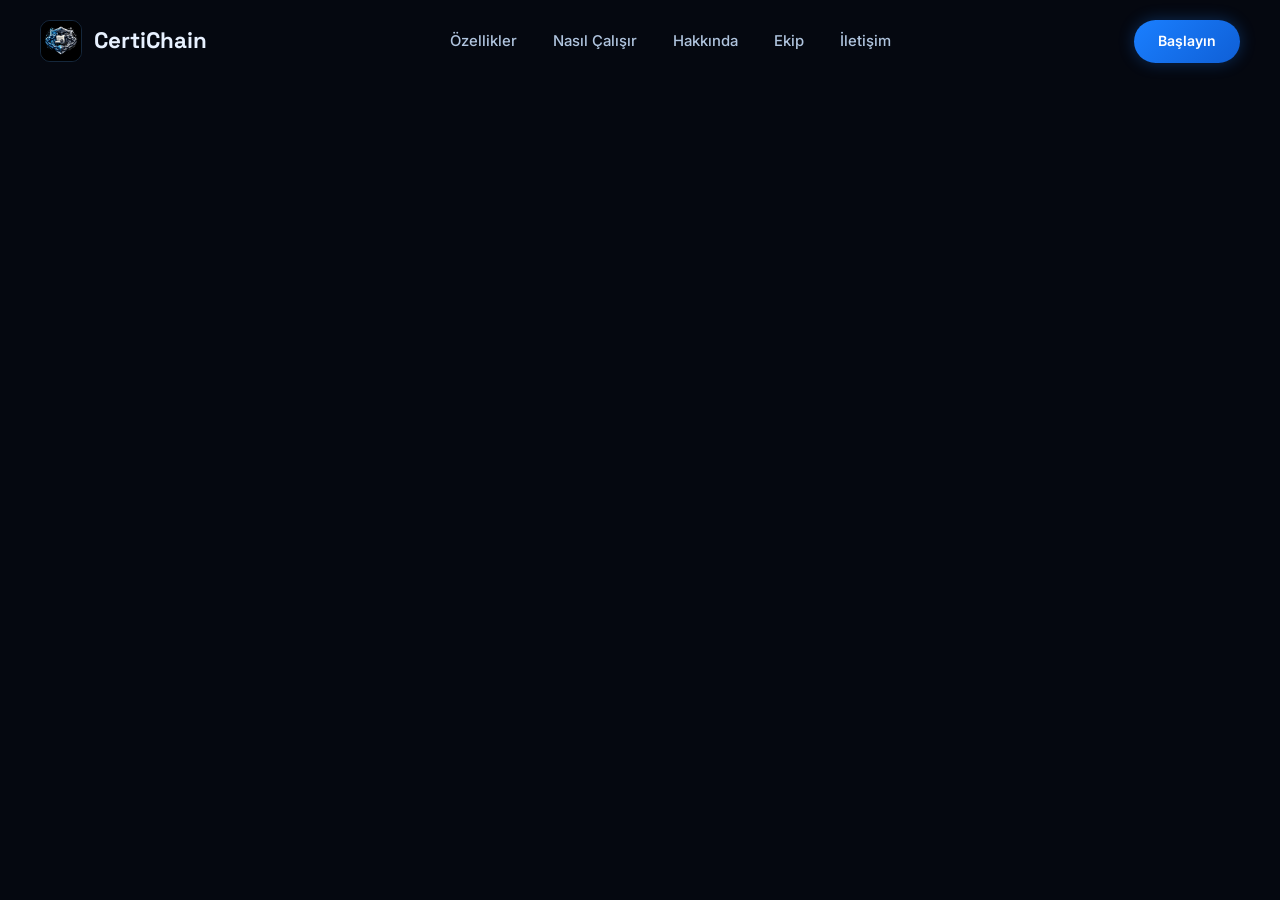
==== commit b7ad0a9e: "Update greeting from 'Hello World' to 'Goodbye World'" ====
--- a/index.html
+++ b/index.html
@@ -11,14 +11,16 @@
 </head>
 <body>
 
+
   <!-- ─── CANVAS particles ─── -->
   <canvas id="particleCanvas"></canvas>
+
 
   <!-- ─── NAVBAR ─── -->
   <nav id="navbar">
     <div class="nav-container">
       <a href="#hero" class="nav-logo">
-        <img src="logo.jpg" alt="CertiChain Logo" class="logo-img" />
+        <img src="[data-uri]" alt="CertiChain Logo" class="logo-img" />
         <span class="logo-text">CertiChain</span>
       </a>
       <ul class="nav-links" id="navLinks">
@@ -36,6 +38,7 @@
       </div>
     </div>
   </nav>
+
 
   <!-- ─── HERO ─── -->
   <section id="hero">
@@ -60,426 +63,3 @@
         </a>
         <a href="#features" class="btn-secondary">Özellikleri Keşfet</a>
       </div>
-    </div>
-
-    <div class="hero-visual reveal-right">
-      <div class="shield-wrapper">
-        <div class="shield-glow"></div>
-        <img src="logo.jpg" alt="CertiChain Shield" class="shield-img" />
-        <div class="orbit orbit-1">
-          <div class="orbit-dot"></div>
-        </div>
-        <div class="orbit orbit-2">
-          <div class="orbit-dot"></div>
-        </div>
-        <div class="orbit orbit-3">
-          <div class="orbit-dot"></div>
-        </div>
-      </div>
-    </div>
-  </section>
-
-  <!-- ─── STATS ─── -->
-  <section id="stats">
-    <div class="stats-container">
-      <div class="stat-card reveal">
-        <div class="stat-number" data-target="50000">0</div>
-        <div class="stat-plus">+</div>
-        <div class="stat-label">Doğrulanmış Diploma</div>
-      </div>
-      <div class="stat-card reveal">
-        <div class="stat-number" data-target="120">0</div>
-        <div class="stat-plus">+</div>
-        <div class="stat-label">Ortak Üniversite</div>
-      </div>
-      <div class="stat-card reveal">
-        <div class="stat-number" data-target="99">0</div>
-        <div class="stat-percent">%</div>
-        <div class="stat-label">Doğrulama Başarısı</div>
-      </div>
-      <div class="stat-card reveal">
-        <div class="stat-number" data-target="45">0</div>
-        <div class="stat-plus">+</div>
-        <div class="stat-label">Desteklenen Ülke</div>
-      </div>
-    </div>
-  </section>
-
-  <!-- ─── FEATURES ─── -->
-  <section id="features">
-    <div class="section-header reveal">
-      <span class="section-tag">Özellikler</span>
-      <h2>Neden <span class="gradient-text">CertiChain</span>?</h2>
-      <p>Blockchain teknolojisinin gücüyle akademik belgelerinizi sonsuza kadar güvende tutun.</p>
-    </div>
-    <div class="features-grid">
-      <div class="feature-card reveal">
-        <div class="feature-icon">
-          <svg viewBox="0 0 24 24" fill="none" stroke="currentColor" stroke-width="1.5">
-            <path d="M12 22s8-4 8-10V5l-8-3-8 3v7c0 6 8 10 8 10z"/>
-          </svg>
-        </div>
-        <h3>Değiştirilemez Kayıt</h3>
-        <p>Blockchain'e yazılan hiçbir diploma kaydı silinemez veya değiştirilemez. Sonsuza kadar güvende.</p>
-      </div>
-      <div class="feature-card reveal">
-        <div class="feature-icon">
-          <svg viewBox="0 0 24 24" fill="none" stroke="currentColor" stroke-width="1.5">
-            <circle cx="12" cy="12" r="10"/>
-            <polyline points="12 6 12 12 16 14"/>
-          </svg>
-        </div>
-        <h3>Anlık Doğrulama</h3>
-        <p>İşverenler ve kurumlar diplomanızı saniyeler içinde doğrulayabilir. Bürokratik gecikme yok.</p>
-      </div>
-      <div class="feature-card reveal">
-        <div class="feature-icon">
-          <svg viewBox="0 0 24 24" fill="none" stroke="currentColor" stroke-width="1.5">
-            <circle cx="12" cy="12" r="10"/>
-            <line x1="2" y1="12" x2="22" y2="12"/>
-            <path d="M12 2a15.3 15.3 0 0 1 4 10 15.3 15.3 0 0 1-4 10 15.3 15.3 0 0 1-4-10 15.3 15.3 0 0 1 4-10z"/>
-          </svg>
-        </div>
-        <h3>Global Erişim</h3>
-        <p>Dünyanın herhangi bir yerinden, herhangi bir zamanda diplomanıza erişin ve doğrulatın.</p>
-      </div>
-      <div class="feature-card reveal">
-        <div class="feature-icon">
-          <svg viewBox="0 0 24 24" fill="none" stroke="currentColor" stroke-width="1.5">
-            <rect x="3" y="11" width="18" height="11" rx="2" ry="2"/>
-            <path d="M7 11V7a5 5 0 0 1 10 0v4"/>
-          </svg>
-        </div>
-        <h3>Şifreli Güvenlik</h3>
-        <p>Kriptografi tabanlı şifreleme ile verileriniz yalnızca yetkili kişilere açık kalır.</p>
-      </div>
-      <div class="feature-card reveal">
-        <div class="feature-icon">
-          <svg viewBox="0 0 24 24" fill="none" stroke="currentColor" stroke-width="1.5">
-            <polyline points="22 12 18 12 15 21 9 3 6 12 2 12"/>
-          </svg>
-        </div>
-        <h3>Şeffaf İzleme</h3>
-        <p>Her doğrulama işlemi kayıt altındadır. Kim ne zaman kontrol etti, tam şeffaflık.</p>
-      </div>
-      <div class="feature-card reveal">
-        <div class="feature-icon">
-          <svg viewBox="0 0 24 24" fill="none" stroke="currentColor" stroke-width="1.5">
-            <path d="M17 21v-2a4 4 0 0 0-4-4H5a4 4 0 0 0-4 4v2"/>
-            <circle cx="9" cy="7" r="4"/>
-            <path d="M23 21v-2a4 4 0 0 0-3-3.87"/>
-            <path d="M16 3.13a4 4 0 0 1 0 7.75"/>
-          </svg>
-        </div>
-        <h3>Merkezi Olmayan</h3>
-        <p>Tek bir sunucuya bağımlı değil. Sistem çökse bile diplomalarınız güvende kalır.</p>
-      </div>
-    </div>
-  </section>
-
-  <!-- ─── HOW IT WORKS ─── -->
-  <section id="how-it-works">
-    <div class="section-header reveal">
-      <span class="section-tag">Süreç</span>
-      <h2>Nasıl <span class="gradient-text">Çalışır</span>?</h2>
-      <p>4 basit adımda diplomanızı blockchain ile güvence altına alın.</p>
-    </div>
-    <div class="steps-container">
-      <div class="step-card reveal">
-        <div class="step-number">01</div>
-        <div class="step-icon">
-          <svg viewBox="0 0 24 24" fill="none" stroke="currentColor" stroke-width="1.5">
-            <path d="M14 2H6a2 2 0 0 0-2 2v16a2 2 0 0 0 2 2h12a2 2 0 0 0 2-2V8z"/>
-            <polyline points="14 2 14 8 20 8"/>
-          </svg>
-        </div>
-        <h3>Belge Yükleme</h3>
-        <p>Üniversite, diploma belgesini sisteme yükler ve dijital imzayla onaylar.</p>
-      </div>
-      <div class="step-arrow reveal">→</div>
-      <div class="step-card reveal">
-        <div class="step-number">02</div>
-        <div class="step-icon">
-          <svg viewBox="0 0 24 24" fill="none" stroke="currentColor" stroke-width="1.5">
-            <rect x="2" y="3" width="20" height="14" rx="2"/>
-            <line x1="8" y1="21" x2="16" y2="21"/>
-            <line x1="12" y1="17" x2="12" y2="21"/>
-          </svg>
-        </div>
-        <h3>Hash Oluşturma</h3>
-        <p>Belge kriptografik hash'e dönüştürülür. Benzersiz dijital parmak izi oluşturulur.</p>
-      </div>
-      <div class="step-arrow reveal">→</div>
-      <div class="step-card reveal">
-        <div class="step-number">03</div>
-        <div class="step-icon">
-          <svg viewBox="0 0 24 24" fill="none" stroke="currentColor" stroke-width="1.5">
-            <path d="M21 16V8a2 2 0 0 0-1-1.73l-7-4a2 2 0 0 0-2 0l-7 4A2 2 0 0 0 3 8v8a2 2 0 0 0 1 1.73l7 4a2 2 0 0 0 2 0l7-4A2 2 0 0 0 21 16z"/>
-          </svg>
-        </div>
-        <h3>Blockchain'e Yazma</h3>
-        <p>Hash değeri blockchain'e kalıcı olarak kaydedilir. Değiştirme artık imkânsız.</p>
-      </div>
-      <div class="step-arrow reveal">→</div>
-      <div class="step-card reveal">
-        <div class="step-number">04</div>
-        <div class="step-icon">
-          <svg viewBox="0 0 24 24" fill="none" stroke="currentColor" stroke-width="1.5">
-            <path d="M22 11.08V12a10 10 0 1 1-5.93-9.14"/>
-            <polyline points="22 4 12 14.01 9 11.01"/>
-          </svg>
-        </div>
-        <h3>Anlık Doğrulama</h3>
-        <p>İşveren veya kurum, belgeyi sisteme yükleyerek anında doğrulama yapar.</p>
-      </div>
-    </div>
-  </section>
-
-  <!-- ─── ABOUT ─── -->
-  <section id="about">
-    <div class="about-container">
-      <div class="about-visual reveal-left">
-        <div class="about-card-stack">
-          <div class="about-card card-1">
-            <div class="about-card-icon">🎓</div>
-            <div>
-              <strong>MIT – 2024</strong>
-              <p>Bilgisayar Bilimleri</p>
-            </div>
-            <div class="verified-badge">✓ Doğrulandı</div>
-          </div>
-          <div class="about-card card-2">
-            <div class="about-card-icon">📜</div>
-            <div>
-              <strong>Harvard – 2023</strong>
-              <p>Hukuk Lisans Diploması</p>
-            </div>
-            <div class="verified-badge">✓ Doğrulandı</div>
-          </div>
-          <div class="about-card card-3">
-            <div class="about-card-icon">🏛️</div>
-            <div>
-              <strong>ODTÜ – 2025</strong>
-              <p>Mühendislik Diploması</p>
-            </div>
-            <div class="verified-badge">✓ Doğrulandı</div>
-          </div>
-        </div>
-      </div>
-      <div class="about-content reveal">
-        <span class="section-tag">Hakkında</span>
-        <h2>Eğitimde <span class="gradient-text">Güven</span> Devrimi</h2>
-        <p>
-          CertiChain, diploma ve akademik belge sahteciliğine kalıcı çözüm üretmek için geliştirilmiş 
-          blockchain tabanlı bir doğrulama platformudur.
-        </p>
-        <p>
-          Geleneksel sistemlerin aksine, merkezi bir otoriteye ihtiyaç duymadan üniversiteler, 
-          işverenler ve mezunlar arasında güvenilir bir köprü kuruyoruz.
-        </p>
-        <div class="about-highlights">
-          <div class="highlight">
-            <div class="highlight-icon">⚡</div>
-            <div>
-              <strong>Anlık İşlem</strong>
-              <span>Saniyeler içinde doğrulama</span>
-            </div>
-          </div>
-          <div class="highlight">
-            <div class="highlight-icon">🔐</div>
-            <div>
-              <strong>Tam Güvenlik</strong>
-              <span>Askeri düzeyde şifreleme</span>
-            </div>
-          </div>
-          <div class="highlight">
-            <div class="highlight-icon">🌍</div>
-            <div>
-              <strong>Global Standart</strong>
-              <span>45+ ülke desteği</span>
-            </div>
-          </div>
-        </div>
-      </div>
-    </div>
-  </section>
-
-  <!-- ─── TEAM ─── -->
-  <section id="team">
-    <div class="section-header reveal">
-      <span class="section-tag">Ekip</span>
-      <h2>Arkasındaki <span class="gradient-text">Ekip</span></h2>
-      <p>CertiChain'i hayata geçiren vizyon sahibi insanlar.</p>
-    </div>
-    <div class="team-grid">
-      <div class="team-card reveal">
-        <div class="team-avatar">
-          <div class="avatar-placeholder">
-            <svg viewBox="0 0 24 24" fill="none" stroke="currentColor" stroke-width="1.5">
-              <path d="M20 21v-2a4 4 0 0 0-4-4H8a4 4 0 0 0-4 4v2"/>
-              <circle cx="12" cy="7" r="4"/>
-            </svg>
-          </div>
-        </div>
-        <h3 class="team-name">Yakında</h3>
-        <p class="team-role">Kurucu / CEO</p>
-        <div class="team-socials">
-          <a href="#" class="social-link" aria-label="LinkedIn">in</a>
-          <a href="#" class="social-link" aria-label="Twitter">𝕏</a>
-        </div>
-      </div>
-      <div class="team-card reveal">
-        <div class="team-avatar">
-          <div class="avatar-placeholder">
-            <svg viewBox="0 0 24 24" fill="none" stroke="currentColor" stroke-width="1.5">
-              <path d="M20 21v-2a4 4 0 0 0-4-4H8a4 4 0 0 0-4 4v2"/>
-              <circle cx="12" cy="7" r="4"/>
-            </svg>
-          </div>
-        </div>
-        <h3 class="team-name">Yakında</h3>
-        <p class="team-role">Baş Geliştirici</p>
-        <div class="team-socials">
-          <a href="#" class="social-link" aria-label="LinkedIn">in</a>
-          <a href="#" class="social-link" aria-label="GitHub">⌥</a>
-        </div>
-      </div>
-      <div class="team-card reveal">
-        <div class="team-avatar">
-          <div class="avatar-placeholder">
-            <svg viewBox="0 0 24 24" fill="none" stroke="currentColor" stroke-width="1.5">
-              <path d="M20 21v-2a4 4 0 0 0-4-4H8a4 4 0 0 0-4 4v2"/>
-              <circle cx="12" cy="7" r="4"/>
-            </svg>
-          </div>
-        </div>
-        <h3 class="team-name">Yakında</h3>
-        <p class="team-role">Blockchain Mimarı</p>
-        <div class="team-socials">
-          <a href="#" class="social-link" aria-label="LinkedIn">in</a>
-          <a href="#" class="social-link" aria-label="Twitter">𝕏</a>
-        </div>
-      </div>
-      <div class="team-card reveal">
-        <div class="team-avatar">
-          <div class="avatar-placeholder">
-            <svg viewBox="0 0 24 24" fill="none" stroke="currentColor" stroke-width="1.5">
-              <path d="M20 21v-2a4 4 0 0 0-4-4H8a4 4 0 0 0-4 4v2"/>
-              <circle cx="12" cy="7" r="4"/>
-            </svg>
-          </div>
-        </div>
-        <h3 class="team-name">Yakında</h3>
-        <p class="team-role">UI/UX Tasarımcısı</p>
-        <div class="team-socials">
-          <a href="#" class="social-link" aria-label="LinkedIn">in</a>
-          <a href="#" class="social-link" aria-label="Dribbble">◎</a>
-        </div>
-      </div>
-    </div>
-  </section>
-
-  <!-- ─── CTA BANNER ─── -->
-  <section id="cta-banner">
-    <div class="cta-content reveal">
-      <h2>Diplomanızı <span class="gradient-text">Geleceğe</span> Taşıyın</h2>
-      <p>CertiChain ile akademik başarınızı kalıcı hale getirin. Güvenli, şeffaf, global.</p>
-      <a href="#contact" class="btn-primary btn-large">Hemen Başlayın</a>
-    </div>
-  </section>
-
-  <!-- ─── CONTACT ─── -->
-  <section id="contact">
-    <div class="section-header reveal">
-      <span class="section-tag">İletişim</span>
-      <h2>Bizimle <span class="gradient-text">İletişime</span> Geçin</h2>
-      <p>Sorularınız mı var? Size yardımcı olmaktan memnuniyet duyarız.</p>
-    </div>
-    <div class="contact-container">
-      <div class="contact-info reveal">
-        <div class="contact-item">
-          <div class="contact-icon">
-            <svg viewBox="0 0 24 24" fill="none" stroke="currentColor" stroke-width="1.5">
-              <path d="M4 4h16c1.1 0 2 .9 2 2v12c0 1.1-.9 2-2 2H4c-1.1 0-2-.9-2-2V6c0-1.1.9-2 2-2z"/>
-              <polyline points="22,6 12,13 2,6"/>
-            </svg>
-          </div>
-          <div>
-            <strong>E-posta</strong>
-            <a href="mailto:info@certichain.io">info@certichain.io</a>
-          </div>
-        </div>
-        <div class="contact-item">
-          <div class="contact-icon">
-            <svg viewBox="0 0 24 24" fill="none" stroke="currentColor" stroke-width="1.5">
-              <path d="M21 10c0 7-9 13-9 13s-9-6-9-13a9 9 0 0 1 18 0z"/>
-              <circle cx="12" cy="10" r="3"/>
-            </svg>
-          </div>
-          <div>
-            <strong>Konum</strong>
-            <span>İstanbul, Türkiye</span>
-          </div>
-        </div>
-      </div>
-      <form class="contact-form reveal" id="contactForm">
-        <div class="form-row">
-          <div class="form-group">
-            <label for="name">Ad Soyad</label>
-            <input type="text" id="name" placeholder="Adınız" />
-          </div>
-          <div class="form-group">
-            <label for="email">E-posta</label>
-            <input type="email" id="email" placeholder="mail@ornek.com" />
-          </div>
-        </div>
-        <div class="form-group">
-          <label for="subject">Konu</label>
-          <input type="text" id="subject" placeholder="Mesajınızın konusu" />
-        </div>
-        <div class="form-group">
-          <label for="message">Mesaj</label>
-          <textarea id="message" rows="5" placeholder="Mesajınızı buraya yazın..."></textarea>
-        </div>
-        <button type="submit" class="btn-primary">
-          <svg viewBox="0 0 24 24" fill="none" stroke="currentColor" stroke-width="2">
-            <line x1="22" y1="2" x2="11" y2="13"/>
-            <polygon points="22 2 15 22 11 13 2 9 22 2"/>
-          </svg>
-          Gönder
-        </button>
-      </form>
-    </div>
-  </section>
-
-  <!-- ─── FOOTER ─── -->
-  <footer id="footer">
-    <div class="footer-container">
-      <div class="footer-brand">
-        <img src="logo.jpg" alt="CertiChain" class="footer-logo" />
-        <span>CertiChain</span>
-        <p>Blockchain ile akademik güven.</p>
-      </div>
-      <div class="footer-links">
-        <div class="footer-col">
-          <h4>Platform</h4>
-          <a href="#features">Özellikler</a>
-          <a href="#how-it-works">Nasıl Çalışır</a>
-          <a href="#about">Hakkında</a>
-        </div>
-        <div class="footer-col">
-          <h4>Şirket</h4>
-          <a href="#team">Ekip</a>
-          <a href="#contact">İletişim</a>
-        </div>
-      </div>
-    </div>
-    <div class="footer-bottom">
-      <p>© 2024 CertiChain. Tüm hakları saklıdır.</p>
-      <p>Blockchain ile güçlendirildi ⛓️</p>
-    </div>
-  </footer>
-
-  <script src="script.js"></script>
-</body>
-</html>
--- a/style.css
+++ b/style.css
@@ -0,0 +1,569 @@
+/* =========================================
+   CERTICHAIN – style.css
+   Color palette from logo:
+   - Black: #050810
+   - Dark navy: #0a0f1e, #0d1528
+   - Electric blue: #1a7fff, #3d9eff, #60b8ff
+   - Silver/Chrome: #8fa3bc, #b0c4de, #d0dcea
+   ========================================= */
+
+*, *::before, *::after { box-sizing: border-box; margin: 0; padding: 0; }
+
+:root {
+  --black:      #050810;
+  --navy-deep:  #0a0f1e;
+  --navy:       #0d1528;
+  --blue-bright:#1a7fff;
+  --blue-mid:   #3d9eff;
+  --blue-light: #60b8ff;
+  --blue-glow:  rgba(26, 127, 255, 0.35);
+  --silver:     #8fa3bc;
+  --silver-light:#b0c4de;
+  --white:      #e8f1ff;
+  --white-soft: rgba(232,241,255,0.85);
+  --glass:      rgba(13,21,40,0.7);
+  --glass-border:rgba(96,184,255,0.18);
+  --radius:     16px;
+  --transition: 0.3s cubic-bezier(0.4,0,0.2,1);
+}
+
+html { scroll-behavior: smooth; }
+
+body {
+  font-family: 'Inter', sans-serif;
+  background: var(--black);
+  color: var(--white);
+  overflow-x: hidden;
+  line-height: 1.6;
+}
+
+/* ── CANVAS PARTICLES ── */
+#particleCanvas {
+  position: fixed; top: 0; left: 0;
+  width: 100%; height: 100%;
+  pointer-events: none;
+  z-index: 0;
+  opacity: 0.5;
+}
+
+section, nav, footer { position: relative; z-index: 1; }
+
+/* ── UTILITIES ── */
+.gradient-text {
+  background: linear-gradient(135deg, var(--blue-bright), var(--blue-light), var(--silver-light));
+  -webkit-background-clip: text;
+  -webkit-text-fill-color: transparent;
+  background-clip: text;
+}
+
+.section-tag {
+  display: inline-block;
+  padding: 6px 16px;
+  background: rgba(26,127,255,0.12);
+  border: 1px solid rgba(26,127,255,0.3);
+  border-radius: 50px;
+  font-size: 0.78rem;
+  font-weight: 600;
+  letter-spacing: 0.1em;
+  text-transform: uppercase;
+  color: var(--blue-light);
+  margin-bottom: 20px;
+}
+
+.section-header { text-align: center; margin-bottom: 64px; }
+.section-header h2 { font-family: 'Space Grotesk', sans-serif; font-size: clamp(2rem, 4vw, 3rem); font-weight: 700; margin-bottom: 16px; }
+.section-header p { color: var(--silver-light); font-size: 1.08rem; max-width: 600px; margin: 0 auto; }
+
+/* ── BUTTONS ── */
+.btn-primary {
+  display: inline-flex; align-items: center; gap: 10px;
+  padding: 14px 32px;
+  background: linear-gradient(135deg, var(--blue-bright), #0f5fd6);
+  color: #fff; font-weight: 600; font-size: 0.97rem;
+  border-radius: 50px; border: none; cursor: pointer;
+  text-decoration: none;
+  transition: var(--transition);
+  box-shadow: 0 0 24px rgba(26,127,255,0.4);
+  position: relative; overflow: hidden;
+}
+.btn-primary::before {
+  content: ''; position: absolute; inset: 0;
+  background: linear-gradient(135deg, var(--blue-light), var(--blue-bright));
+  opacity: 0; transition: var(--transition);
+}
+.btn-primary:hover::before { opacity: 1; }
+.btn-primary:hover { transform: translateY(-2px); box-shadow: 0 0 40px rgba(26,127,255,0.6); }
+.btn-primary svg { width: 18px; height: 18px; position: relative; z-index: 1; }
+.btn-primary span, .btn-primary { position: relative; }
+
+.btn-secondary {
+  display: inline-flex; align-items: center; gap: 10px;
+  padding: 14px 32px;
+  background: transparent;
+  color: var(--white); font-weight: 600; font-size: 0.97rem;
+  border-radius: 50px; border: 1px solid var(--glass-border);
+  text-decoration: none;
+  transition: var(--transition);
+  backdrop-filter: blur(10px);
+}
+.btn-secondary:hover { border-color: var(--blue-mid); color: var(--blue-light); background: rgba(26,127,255,0.08); transform: translateY(-2px); }
+
+.btn-nav {
+  padding: 10px 24px;
+  background: linear-gradient(135deg, var(--blue-bright), #0f5fd6);
+  color: #fff; font-weight: 600; font-size: 0.88rem;
+  border-radius: 50px; text-decoration: none;
+  transition: var(--transition);
+  box-shadow: 0 0 16px rgba(26,127,255,0.3);
+}
+.btn-nav:hover { transform: translateY(-2px); box-shadow: 0 0 30px rgba(26,127,255,0.5); }
+
+.btn-large { padding: 18px 48px; font-size: 1.08rem; }
+
+/* ── NAVBAR ── */
+#navbar {
+  position: fixed; top: 0; left: 0; right: 0;
+  z-index: 1000;
+  padding: 0;
+  transition: var(--transition);
+}
+#navbar.scrolled {
+  background: rgba(5,8,16,0.9);
+  backdrop-filter: blur(20px);
+  border-bottom: 1px solid var(--glass-border);
+  box-shadow: 0 4px 30px rgba(0,0,0,0.4);
+}
+.nav-container {
+  max-width: 1280px; margin: 0 auto;
+  display: flex; align-items: center; justify-content: space-between;
+  padding: 20px 40px;
+}
+.nav-logo {
+  display: flex; align-items: center; gap: 12px;
+  text-decoration: none;
+}
+.logo-img { width: 42px; height: 42px; border-radius: 10px; object-fit: cover; border: 1px solid var(--glass-border); }
+.logo-text { font-family: 'Space Grotesk', sans-serif; font-size: 1.4rem; font-weight: 700; color: var(--white); }
+.nav-links { display: flex; list-style: none; gap: 36px; }
+.nav-links a { color: var(--silver-light); text-decoration: none; font-size: 0.93rem; font-weight: 500; transition: var(--transition); }
+.nav-links a:hover { color: var(--blue-light); }
+.nav-right { display: flex; align-items: center; gap: 16px; }
+.hamburger { display: none; flex-direction: column; gap: 5px; background: none; border: none; cursor: pointer; padding: 4px; }
+.hamburger span { display: block; width: 24px; height: 2px; background: var(--white); border-radius: 2px; transition: var(--transition); }
+
+/* ── HERO ── */
+#hero {
+  min-height: 100vh;
+  display: flex; align-items: center; justify-content: space-between;
+  gap: 60px;
+  padding: 120px 80px 80px;
+  max-width: 1280px; margin: 0 auto;
+}
+.hero-content { flex: 1; max-width: 600px; }
+.hero-badge {
+  display: inline-flex; align-items: center; gap: 10px;
+  padding: 8px 20px;
+  background: rgba(26,127,255,0.1);
+  border: 1px solid rgba(26,127,255,0.25);
+  border-radius: 50px;
+  font-size: 0.82rem; font-weight: 600; color: var(--blue-light);
+  margin-bottom: 32px;
+  letter-spacing: 0.05em;
+}
+.badge-dot {
+  width: 8px; height: 8px; border-radius: 50%;
+  background: var(--blue-bright);
+  box-shadow: 0 0 8px var(--blue-bright);
+  animation: pulse 2s infinite;
+}
+@keyframes pulse { 0%,100%{opacity:1;transform:scale(1)} 50%{opacity:0.6;transform:scale(1.3)} }
+
+#hero h1 {
+  font-family: 'Space Grotesk', sans-serif;
+  font-size: clamp(2.8rem, 5vw, 4.2rem);
+  font-weight: 800; line-height: 1.1;
+  margin-bottom: 24px;
+  letter-spacing: -0.02em;
+}
+.hero-sub {
+  font-size: 1.1rem; color: var(--silver-light);
+  line-height: 1.75; margin-bottom: 40px;
+  max-width: 500px;
+}
+.hero-cta { display: flex; gap: 16px; flex-wrap: wrap; }
+
+/* Hero visual */
+.hero-visual { flex: 0 0 480px; display: flex; justify-content: center; align-items: center; }
+.shield-wrapper { position: relative; width: 380px; height: 380px; }
+.shield-glow {
+  position: absolute; inset: -40px;
+  background: radial-gradient(circle, rgba(26,127,255,0.25) 0%, transparent 70%);
+  border-radius: 50%;
+  animation: glowPulse 3s ease-in-out infinite;
+}
+@keyframes glowPulse { 0%,100%{opacity:0.5;transform:scale(1)} 50%{opacity:1;transform:scale(1.1)} }
+.shield-img {
+  width: 100%; height: 100%; object-fit: contain;
+  border-radius: 24px;
+  filter: drop-shadow(0 0 40px rgba(26,127,255,0.4));
+  animation: float 6s ease-in-out infinite;
+}
+@keyframes float { 0%,100%{transform:translateY(0)} 50%{transform:translateY(-16px)} }
+
+/* Orbits */
+.orbit {
+  position: absolute; border: 1px solid rgba(96,184,255,0.2);
+  border-radius: 50%; top: 50%; left: 50%;
+  transform: translate(-50%, -50%);
+}
+.orbit-1 { width: 440px; height: 440px; animation: spin 12s linear infinite; }
+.orbit-2 { width: 520px; height: 520px; animation: spin 18s linear infinite reverse; }
+.orbit-3 { width: 600px; height: 600px; animation: spin 25s linear infinite; }
+@keyframes spin { from{transform:translate(-50%,-50%) rotate(0deg)} to{transform:translate(-50%,-50%) rotate(360deg)} }
+.orbit-dot {
+  position: absolute; top: -5px; left: 50%;
+  transform: translateX(-50%);
+  width: 10px; height: 10px; border-radius: 50%;
+  background: var(--blue-bright);
+  box-shadow: 0 0 12px var(--blue-bright);
+}
+.orbit-2 .orbit-dot { background: var(--silver-light); box-shadow: 0 0 12px var(--silver-light); }
+.orbit-3 .orbit-dot { background: var(--blue-light); box-shadow: 0 0 12px var(--blue-light); }
+
+/* ── STATS ── */
+#stats {
+  padding: 60px 40px;
+  background: linear-gradient(180deg, transparent, rgba(13,21,40,0.8), transparent);
+  border-top: 1px solid var(--glass-border);
+  border-bottom: 1px solid var(--glass-border);
+}
+.stats-container {
+  max-width: 1000px; margin: 0 auto;
+  display: grid; grid-template-columns: repeat(4,1fr); gap: 32px;
+}
+.stat-card {
+  text-align: center;
+  padding: 32px 16px;
+  background: var(--glass);
+  border: 1px solid var(--glass-border);
+  border-radius: var(--radius);
+  backdrop-filter: blur(20px);
+  transition: var(--transition);
+  display: flex; flex-direction: column; align-items: center;
+}
+.stat-card:hover { border-color: var(--blue-mid); transform: translateY(-4px); box-shadow: 0 8px 32px rgba(26,127,255,0.15); }
+.stat-number {
+  font-family: 'Space Grotesk', sans-serif;
+  font-size: 3rem; font-weight: 800;
+  background: linear-gradient(135deg, var(--blue-light), var(--white));
+  -webkit-background-clip: text; -webkit-text-fill-color: transparent; background-clip: text;
+  line-height: 1;
+  display: inline;
+}
+.stat-plus, .stat-percent {
+  font-family: 'Space Grotesk', sans-serif;
+  font-size: 2rem; font-weight: 800;
+  color: var(--blue-bright);
+  display: inline;
+}
+.stat-label { color: var(--silver); font-size: 0.88rem; margin-top: 8px; font-weight: 500; }
+
+/* ── FEATURES ── */
+#features { padding: 100px 40px; max-width: 1280px; margin: 0 auto; }
+.features-grid {
+  display: grid; grid-template-columns: repeat(3,1fr); gap: 28px;
+}
+.feature-card {
+  padding: 36px 28px;
+  background: var(--glass);
+  border: 1px solid var(--glass-border);
+  border-radius: var(--radius);
+  backdrop-filter: blur(20px);
+  transition: var(--transition);
+  position: relative; overflow: hidden;
+}
+.feature-card::before {
+  content: ''; position: absolute; top: 0; left: 0; right: 0; height: 2px;
+  background: linear-gradient(90deg, transparent, var(--blue-bright), transparent);
+  opacity: 0; transition: var(--transition);
+}
+.feature-card:hover { border-color: rgba(26,127,255,0.4); transform: translateY(-6px); box-shadow: 0 12px 40px rgba(26,127,255,0.12); }
+.feature-card:hover::before { opacity: 1; }
+.feature-icon {
+  width: 56px; height: 56px;
+  background: linear-gradient(135deg, rgba(26,127,255,0.2), rgba(26,127,255,0.05));
+  border: 1px solid rgba(26,127,255,0.3);
+  border-radius: 14px;
+  display: flex; align-items: center; justify-content: center;
+  margin-bottom: 24px;
+}
+.feature-icon svg { width: 26px; height: 26px; color: var(--blue-light); }
+.feature-card h3 { font-size: 1.12rem; font-weight: 700; margin-bottom: 12px; }
+.feature-card p { color: var(--silver-light); font-size: 0.93rem; line-height: 1.65; }
+
+/* ── HOW IT WORKS ── */
+#how-it-works {
+  padding: 100px 40px;
+  background: linear-gradient(180deg, transparent, rgba(10,15,30,0.6), transparent);
+}
+#how-it-works .section-header { max-width: 1280px; margin: 0 auto 64px; }
+.steps-container {
+  max-width: 1280px; margin: 0 auto;
+  display: flex; align-items: center; gap: 12px; flex-wrap: wrap; justify-content: center;
+}
+.step-card {
+  flex: 1; min-width: 200px; max-width: 240px;
+  padding: 36px 24px;
+  background: var(--glass);
+  border: 1px solid var(--glass-border);
+  border-radius: var(--radius);
+  text-align: center;
+  backdrop-filter: blur(20px);
+  transition: var(--transition);
+  position: relative;
+}
+.step-card:hover { border-color: var(--blue-mid); transform: translateY(-6px); box-shadow: 0 12px 40px rgba(26,127,255,0.15); }
+.step-number {
+  font-family: 'Space Grotesk', sans-serif;
+  font-size: 3.5rem; font-weight: 900;
+  position: absolute; top: -20px; left: 50%; transform: translateX(-50%);
+  background: linear-gradient(135deg, rgba(26,127,255,0.15), rgba(26,127,255,0.05));
+  -webkit-background-clip: text; -webkit-text-fill-color: transparent; background-clip: text;
+  line-height: 1;
+}
+.step-icon {
+  width: 60px; height: 60px;
+  background: linear-gradient(135deg, rgba(26,127,255,0.2), rgba(26,127,255,0.05));
+  border: 1px solid rgba(26,127,255,0.3);
+  border-radius: 50%; margin: 24px auto 20px;
+  display: flex; align-items: center; justify-content: center;
+}
+.step-icon svg { width: 28px; height: 28px; color: var(--blue-light); }
+.step-card h3 { font-size: 1rem; font-weight: 700; margin-bottom: 10px; }
+.step-card p { color: var(--silver-light); font-size: 0.87rem; line-height: 1.6; }
+.step-arrow {
+  font-size: 2rem; color: var(--blue-mid);
+  opacity: 0.5; flex-shrink: 0;
+  animation: arrowPulse 2s ease-in-out infinite;
+}
+@keyframes arrowPulse { 0%,100%{opacity:0.3;transform:translateX(0)} 50%{opacity:0.8;transform:translateX(4px)} }
+
+/* ── ABOUT ── */
+#about { padding: 100px 40px; max-width: 1280px; margin: 0 auto; }
+.about-container { display: flex; align-items: center; gap: 80px; }
+.about-visual { flex: 0 0 420px; position: relative; height: 380px; }
+.about-card-stack { position: relative; height: 100%; }
+.about-card {
+  position: absolute;
+  display: flex; align-items: center; gap: 16px;
+  padding: 20px 24px;
+  background: var(--glass);
+  border: 1px solid var(--glass-border);
+  border-radius: var(--radius);
+  backdrop-filter: blur(20px);
+  width: 320px;
+  transition: var(--transition);
+}
+.about-card:hover { border-color: var(--blue-mid); transform: scale(1.03); }
+.card-1 { top: 0; left: 0; z-index: 3; }
+.card-2 { top: 120px; left: 60px; z-index: 2; }
+.card-3 { top: 240px; left: 20px; z-index: 1; }
+.about-card-icon { font-size: 1.8rem; }
+.about-card strong { display: block; font-weight: 700; font-size: 0.95rem; }
+.about-card p { color: var(--silver-light); font-size: 0.82rem; margin: 0; }
+.verified-badge {
+  margin-left: auto; flex-shrink: 0;
+  padding: 4px 10px;
+  background: rgba(26,127,255,0.15);
+  border: 1px solid rgba(26,127,255,0.3);
+  border-radius: 50px;
+  font-size: 0.75rem; font-weight: 600; color: var(--blue-light);
+  white-space: nowrap;
+}
+.about-content { flex: 1; }
+.about-content h2 { font-family: 'Space Grotesk', sans-serif; font-size: clamp(1.8rem, 3vw, 2.6rem); font-weight: 700; margin-bottom: 20px; }
+.about-content p { color: var(--silver-light); margin-bottom: 16px; line-height: 1.75; }
+.about-highlights { display: flex; flex-direction: column; gap: 20px; margin-top: 36px; }
+.highlight {
+  display: flex; align-items: center; gap: 16px;
+  padding: 16px 20px;
+  background: var(--glass);
+  border: 1px solid var(--glass-border);
+  border-radius: 12px;
+}
+.highlight-icon { font-size: 1.5rem; }
+.highlight strong { display: block; font-weight: 700; font-size: 0.95rem; margin-bottom: 2px; }
+.highlight span { color: var(--silver); font-size: 0.85rem; }
+
+/* ── TEAM ── */
+#team { padding: 100px 40px; max-width: 1280px; margin: 0 auto; }
+.team-grid {
+  display: grid; grid-template-columns: repeat(4,1fr); gap: 24px;
+}
+.team-card {
+  padding: 36px 24px; text-align: center;
+  background: var(--glass);
+  border: 1px solid var(--glass-border);
+  border-radius: var(--radius);
+  backdrop-filter: blur(20px);
+  transition: var(--transition);
+}
+.team-card:hover { border-color: var(--blue-mid); transform: translateY(-6px); box-shadow: 0 12px 40px rgba(26,127,255,0.12); }
+.team-avatar { margin-bottom: 20px; }
+.avatar-placeholder {
+  width: 80px; height: 80px; border-radius: 50%; margin: 0 auto;
+  background: linear-gradient(135deg, rgba(26,127,255,0.2), rgba(26,127,255,0.05));
+  border: 2px solid rgba(26,127,255,0.3);
+  display: flex; align-items: center; justify-content: center;
+}
+.avatar-placeholder svg { width: 36px; height: 36px; color: var(--silver); }
+.team-name { font-weight: 700; font-size: 1.05rem; margin-bottom: 6px; }
+.team-role { color: var(--blue-light); font-size: 0.85rem; font-weight: 500; margin-bottom: 16px; }
+.team-socials { display: flex; justify-content: center; gap: 10px; }
+.social-link {
+  width: 34px; height: 34px;
+  background: rgba(26,127,255,0.1);
+  border: 1px solid rgba(26,127,255,0.2);
+  border-radius: 50%;
+  display: flex; align-items: center; justify-content: center;
+  font-size: 0.8rem; font-weight: 700;
+  color: var(--silver-light); text-decoration: none;
+  transition: var(--transition);
+}
+.social-link:hover { background: rgba(26,127,255,0.3); color: var(--blue-light); border-color: var(--blue-mid); }
+
+/* ── CTA BANNER ── */
+#cta-banner {
+  padding: 100px 40px;
+  background: linear-gradient(135deg, rgba(10,15,30,0.9), rgba(26,127,255,0.08));
+  border-top: 1px solid var(--glass-border);
+  border-bottom: 1px solid var(--glass-border);
+  text-align: center;
+}
+.cta-content h2 { font-family: 'Space Grotesk', sans-serif; font-size: clamp(2rem, 4vw, 3rem); font-weight: 700; margin-bottom: 16px; }
+.cta-content p { color: var(--silver-light); font-size: 1.08rem; margin-bottom: 36px; }
+
+/* ── CONTACT ── */
+#contact { padding: 100px 40px; max-width: 1280px; margin: 0 auto; }
+.contact-container { display: grid; grid-template-columns: 1fr 2fr; gap: 60px; align-items: start; }
+.contact-info { display: flex; flex-direction: column; gap: 28px; }
+.contact-item {
+  display: flex; align-items: center; gap: 18px;
+  padding: 24px;
+  background: var(--glass);
+  border: 1px solid var(--glass-border);
+  border-radius: var(--radius);
+}
+.contact-icon {
+  width: 48px; height: 48px; flex-shrink: 0;
+  background: rgba(26,127,255,0.12);
+  border: 1px solid rgba(26,127,255,0.25);
+  border-radius: 12px;
+  display: flex; align-items: center; justify-content: center;
+}
+.contact-icon svg { width: 22px; height: 22px; color: var(--blue-light); }
+.contact-item strong { display: block; font-weight: 700; font-size: 0.9rem; margin-bottom: 4px; }
+.contact-item a, .contact-item span { color: var(--silver-light); font-size: 0.9rem; text-decoration: none; }
+.contact-item a:hover { color: var(--blue-light); }
+
+.contact-form {
+  background: var(--glass);
+  border: 1px solid var(--glass-border);
+  border-radius: var(--radius);
+  padding: 40px;
+  backdrop-filter: blur(20px);
+}
+.form-row { display: grid; grid-template-columns: 1fr 1fr; gap: 20px; }
+.form-group { display: flex; flex-direction: column; gap: 8px; margin-bottom: 20px; }
+.form-group label { font-size: 0.88rem; font-weight: 600; color: var(--silver-light); letter-spacing: 0.04em; }
+.form-group input, .form-group textarea {
+  background: rgba(10,15,30,0.8);
+  border: 1px solid var(--glass-border);
+  border-radius: 10px; padding: 14px 18px;
+  color: var(--white); font-family: 'Inter', sans-serif; font-size: 0.93rem;
+  outline: none; transition: var(--transition);
+  resize: vertical;
+}
+.form-group input:focus, .form-group textarea:focus { border-color: var(--blue-bright); box-shadow: 0 0 0 3px rgba(26,127,255,0.12); }
+.form-group input::placeholder, .form-group textarea::placeholder { color: rgba(143,163,188,0.6); }
+.contact-form .btn-primary { width: 100%; justify-content: center; }
+
+/* ── FOOTER ── */
+#footer {
+  background: rgba(5,8,16,0.95);
+  border-top: 1px solid var(--glass-border);
+  padding: 60px 40px 30px;
+}
+.footer-container {
+  max-width: 1280px; margin: 0 auto;
+  display: flex; justify-content: space-between; align-items: flex-start; gap: 60px;
+  padding-bottom: 40px;
+  border-bottom: 1px solid var(--glass-border);
+}
+.footer-brand { max-width: 280px; }
+.footer-brand > div:first-child { display: flex; align-items: center; gap: 10px; margin-bottom: 12px; }
+.footer-logo { width: 36px; height: 36px; border-radius: 8px; object-fit: cover; }
+.footer-brand span { font-family: 'Space Grotesk', sans-serif; font-size: 1.2rem; font-weight: 700; }
+.footer-brand p { color: var(--silver); font-size: 0.88rem; line-height: 1.6; }
+.footer-links { display: flex; gap: 60px; }
+.footer-col { display: flex; flex-direction: column; gap: 12px; }
+.footer-col h4 { font-weight: 700; font-size: 0.9rem; color: var(--white); margin-bottom: 4px; }
+.footer-col a { color: var(--silver); font-size: 0.87rem; text-decoration: none; transition: var(--transition); }
+.footer-col a:hover { color: var(--blue-light); }
+.footer-bottom {
+  max-width: 1280px; margin: 24px auto 0;
+  display: flex; justify-content: space-between;
+  color: var(--silver); font-size: 0.82rem;
+}
+
+/* ── ANIMATIONS ── */
+.reveal {
+  opacity: 0; transform: translateY(40px);
+  transition: opacity 0.7s ease, transform 0.7s ease;
+}
+.reveal-left {
+  opacity: 0; transform: translateX(-50px);
+  transition: opacity 0.7s ease, transform 0.7s ease;
+}
+.reveal-right {
+  opacity: 0; transform: translateX(50px);
+  transition: opacity 0.7s ease, transform 0.7s ease;
+}
+.reveal.visible, .reveal-left.visible, .reveal-right.visible {
+  opacity: 1; transform: translate(0);
+}
+
+/* ── RESPONSIVE ── */
+@media (max-width: 1024px) {
+  #hero { padding: 120px 40px 80px; gap: 40px; }
+  .hero-visual { flex: 0 0 340px; }
+  .shield-wrapper { width: 300px; height: 300px; }
+  .features-grid { grid-template-columns: repeat(2,1fr); }
+  .team-grid { grid-template-columns: repeat(2,1fr); }
+  .about-container { flex-direction: column; gap: 60px; }
+  .about-visual { width: 100%; height: 320px; }
+  .contact-container { grid-template-columns: 1fr; }
+  .stats-container { grid-template-columns: repeat(2,1fr); }
+}
+
+@media (max-width: 768px) {
+  #hero { flex-direction: column; padding: 100px 24px 60px; text-align: center; }
+  .hero-content { max-width: 100%; }
+  .hero-cta { justify-content: center; }
+  .hero-visual { flex: none; width: 100%; }
+  .shield-wrapper { width: 260px; height: 260px; margin: 0 auto; }
+  .nav-links { display: none; position: absolute; top: 80px; left: 0; right: 0; background: rgba(5,8,16,0.97); flex-direction: column; gap: 0; padding: 16px 0; border-bottom: 1px solid var(--glass-border); }
+  .nav-links.active { display: flex; }
+  .nav-links a { padding: 14px 40px; }
+  .hamburger { display: flex; }
+  #features, #how-it-works, #about, #team, #contact, #stats { padding: 70px 24px; }
+  .features-grid, .team-grid { grid-template-columns: 1fr; }
+  .steps-container { flex-direction: column; align-items: center; }
+  .step-arrow { transform: rotate(90deg); }
+  .footer-container { flex-direction: column; gap: 40px; }
+  .footer-bottom { flex-direction: column; gap: 8px; text-align: center; }
+  .form-row { grid-template-columns: 1fr; }
+  .contact-form { padding: 24px; }
+  .stats-container { grid-template-columns: repeat(2,1fr); gap: 16px; }
+  .footer-links { gap: 40px; }
+}
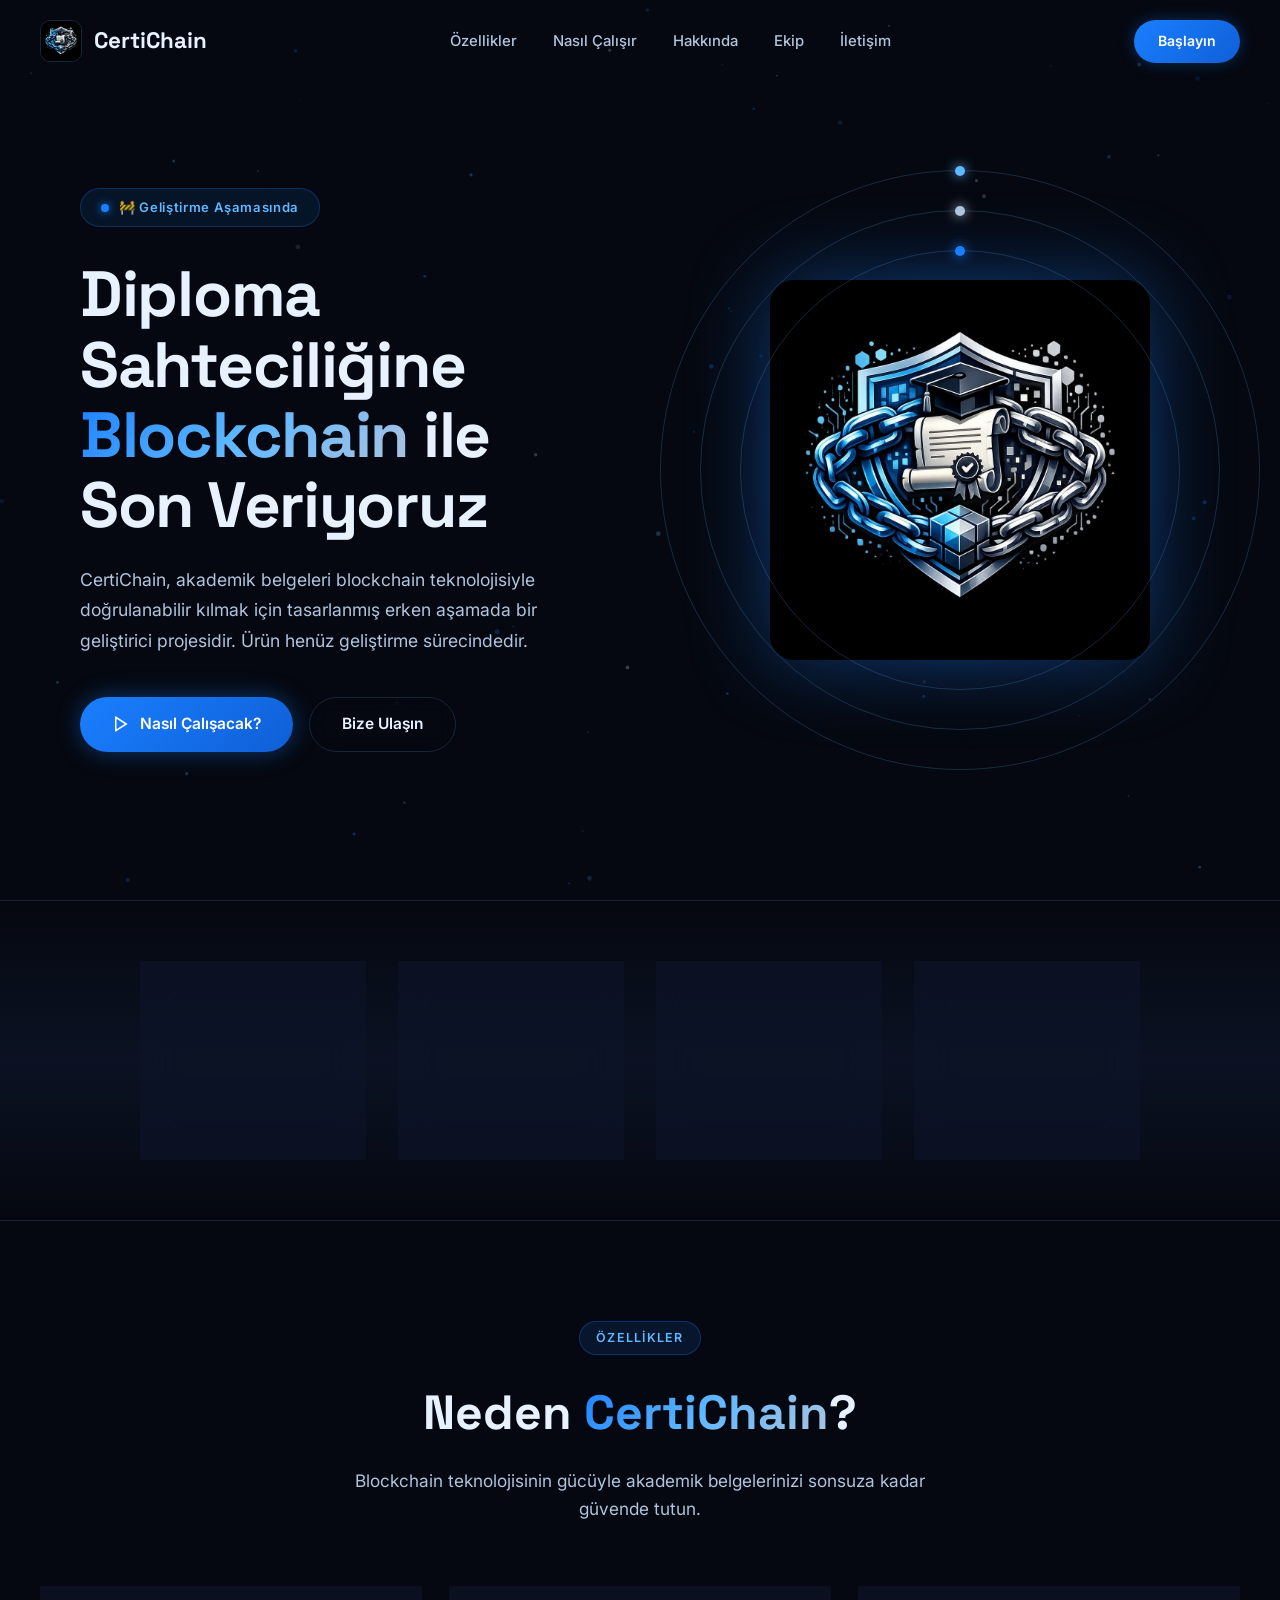
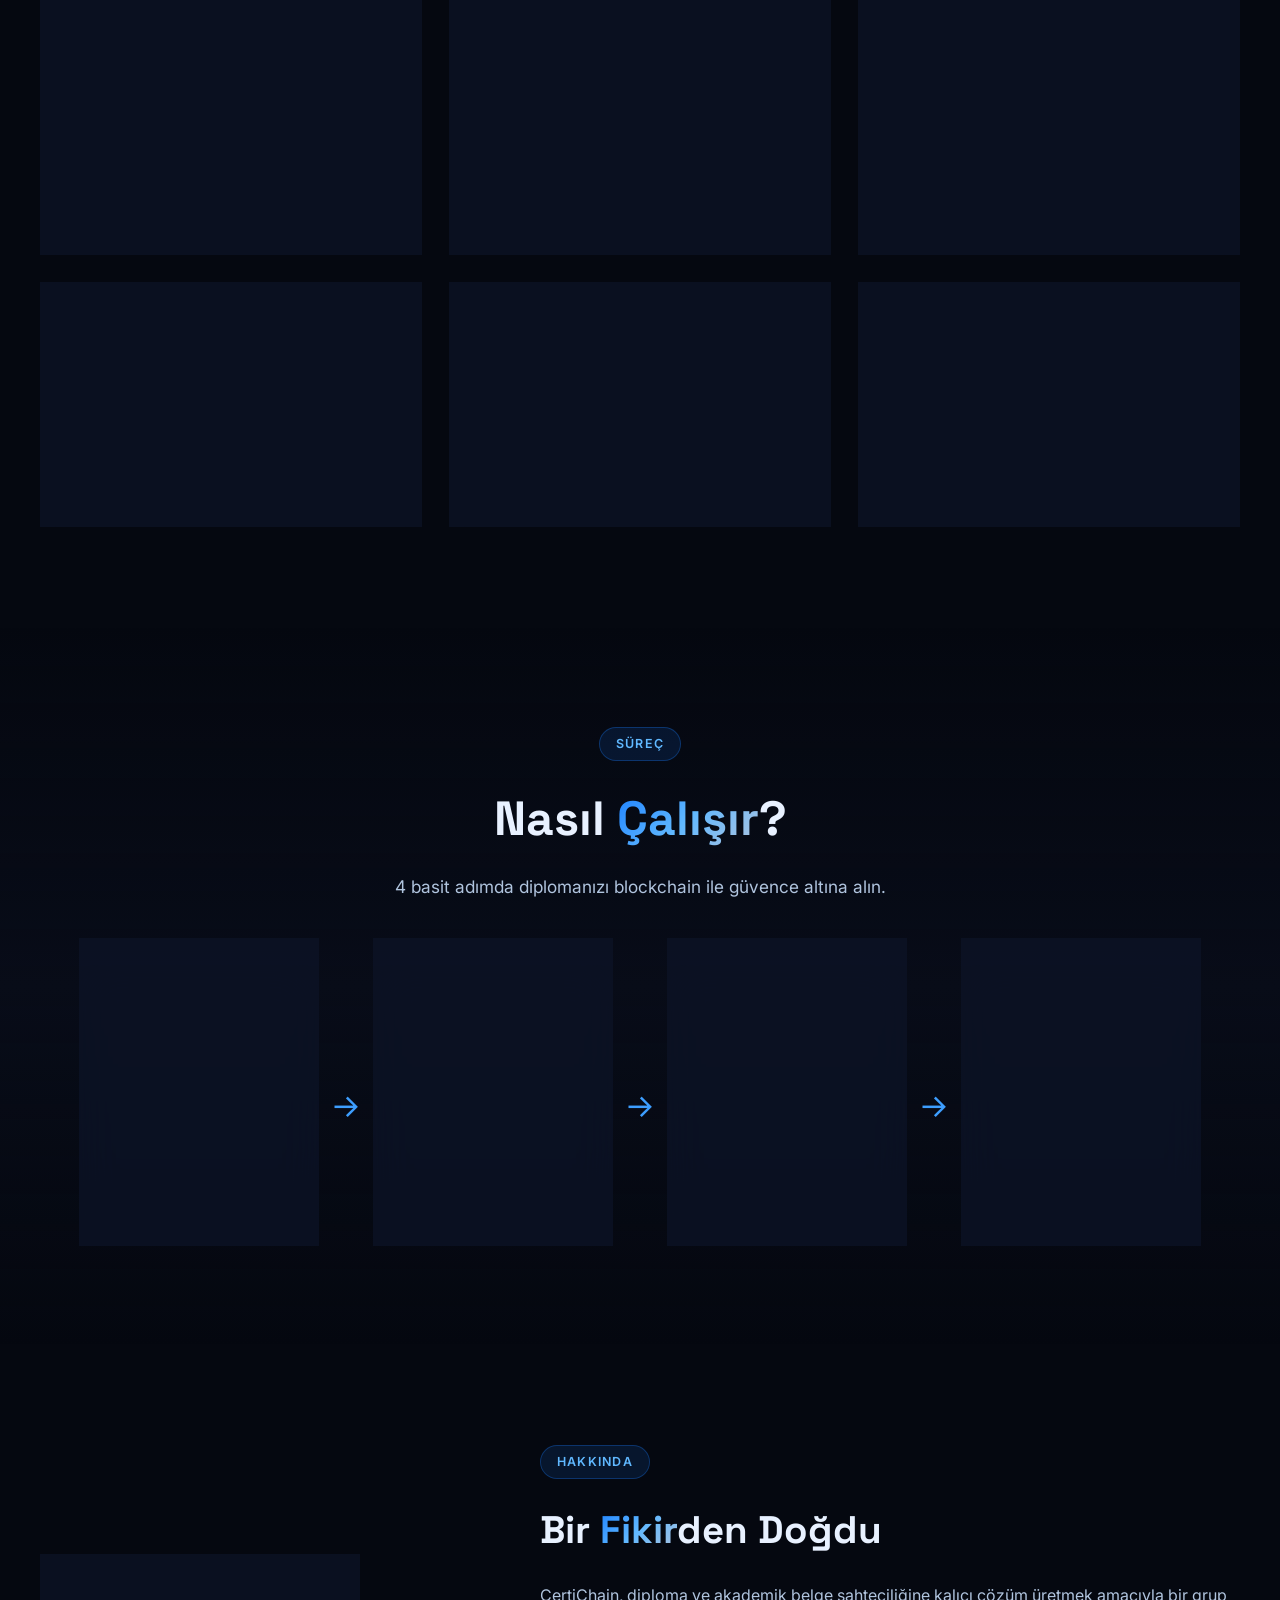
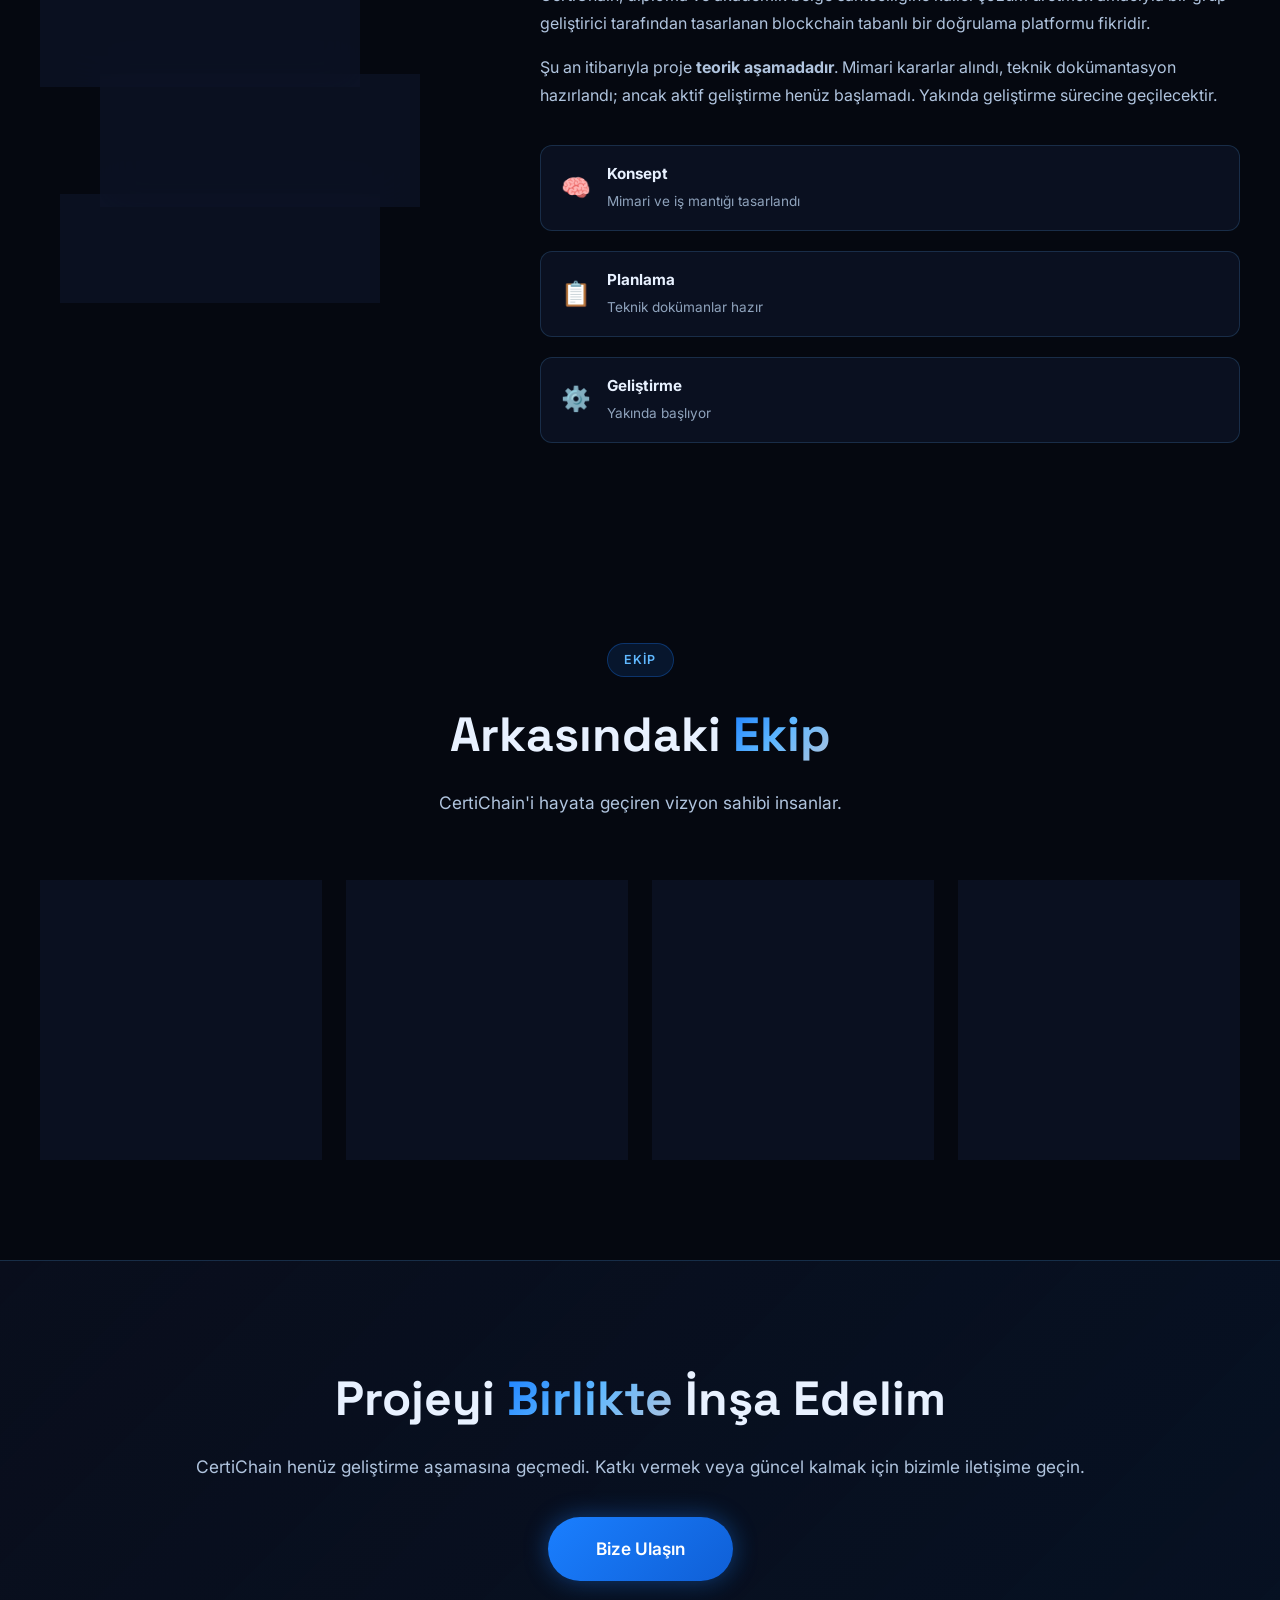
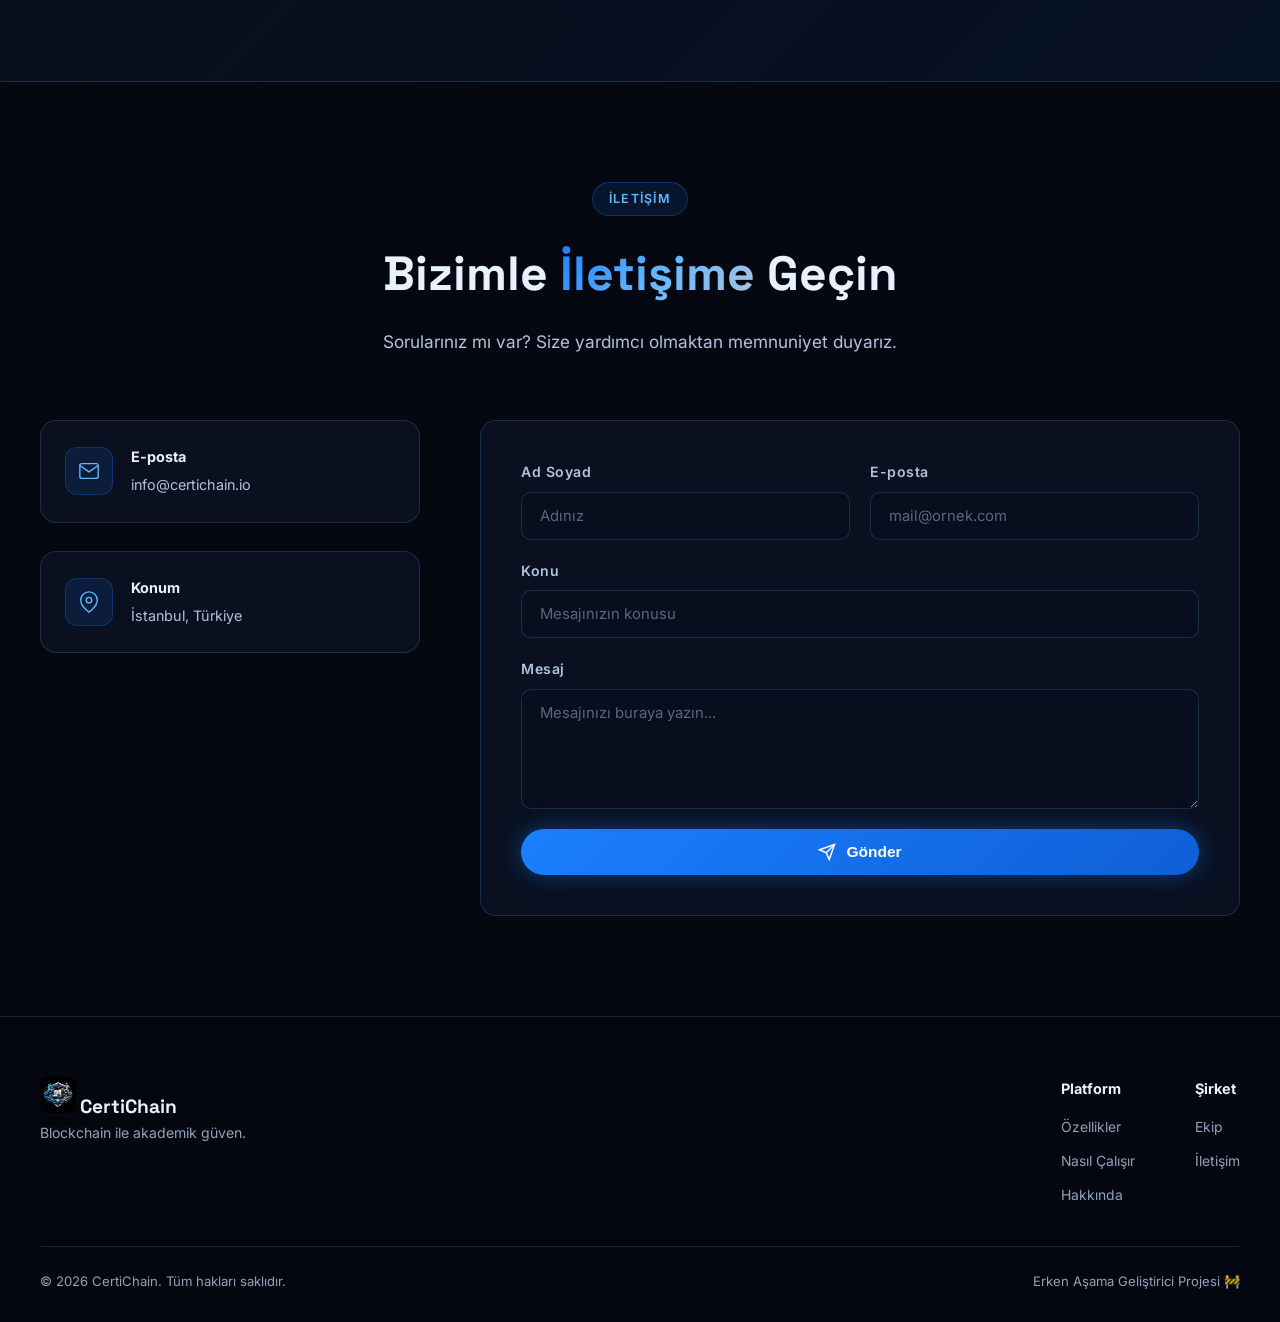
==== commit 3718f389: "CertiChain website - temiz baslangic" ====
--- a/index.html
+++ b/index.html
@@ -1,26 +1,29 @@
 <!DOCTYPE html>
 <html lang="tr">
+
 <head>
   <meta charset="UTF-8" />
   <meta name="viewport" content="width=device-width, initial-scale=1.0" />
   <title>CertiChain – Blockchain ile Güvenli Diploma Doğrulama</title>
-  <meta name="description" content="CertiChain, diploma ve sertifikalarınızı blockchain teknolojisiyle güvence altına alır. Sahtecilik imkânsız, doğrulama anlık." />
+  <meta name="description"
+    content="CertiChain, diploma ve sertifikalarınızı blockchain teknolojisiyle güvence altına alır. Sahtecilik imkânsız, doğrulama anlık." />
   <link rel="preconnect" href="https://fonts.googleapis.com" />
-  <link href="https://fonts.googleapis.com/css2?family=Inter:wght@300;400;500;600;700;800;900&family=Space+Grotesk:wght@400;500;600;700&display=swap" rel="stylesheet" />
+  <link
+    href="https://fonts.googleapis.com/css2?family=Inter:wght@300;400;500;600;700;800;900&family=Space+Grotesk:wght@400;500;600;700&display=swap"
+    rel="stylesheet" />
   <link rel="stylesheet" href="style.css" />
 </head>
+
 <body>
-
 
   <!-- ─── CANVAS particles ─── -->
   <canvas id="particleCanvas"></canvas>
-
 
   <!-- ─── NAVBAR ─── -->
   <nav id="navbar">
     <div class="nav-container">
       <a href="#hero" class="nav-logo">
-        <img src="[data-uri]" alt="CertiChain Logo" class="logo-img" />
+        <img src="logo.jpg" alt="CertiChain Logo" class="logo-img" />
         <span class="logo-text">CertiChain</span>
       </a>
       <ul class="nav-links" id="navLinks">
@@ -39,27 +42,435 @@
     </div>
   </nav>
 
-
   <!-- ─── HERO ─── -->
   <section id="hero">
     <div class="hero-content reveal">
       <div class="hero-badge">
         <span class="badge-dot"></span>
-        Blockchain Güvenceli Sistem
+        🚧 Geliştirme Aşamasında
       </div>
       <h1>
-        Diplomalarınızı<br/>
-        <span class="gradient-text">Blockchain</span> ile<br/>
-        Koruyun
+        Diploma Sahteciliğine
+        <span class="gradient-text">Blockchain</span> ile<br />
+        Son Veriyoruz
       </h1>
       <p class="hero-sub">
-        CertiChain, akademik başarılarınızı değişmez blockchain teknolojisiyle kayıt altına alır. 
-        Diploma sahteciliğine son, anlık doğrulamaya hoş geldin.
+        CertiChain, akademik belgeleri blockchain teknolojisiyle doğrulanabilir kılmak için tasarlanmış
+        erken aşamada bir geliştirici projesidir. Ürün henüz geliştirme sürecindedir.
       </p>
       <div class="hero-cta">
         <a href="#how-it-works" class="btn-primary">
-          <svg viewBox="0 0 24 24" fill="none" stroke="currentColor" stroke-width="2"><polygon points="5 3 19 12 5 21 5 3"/></svg>
-          Nasıl Çalışır
+          <svg viewBox="0 0 24 24" fill="none" stroke="currentColor" stroke-width="2">
+            <polygon points="5 3 19 12 5 21 5 3" />
+          </svg>
+          Nasıl Çalışacak?
         </a>
-        <a href="#features" class="btn-secondary">Özellikleri Keşfet</a>
-      </div>
+        <a href="#contact" class="btn-secondary">Bize Ulaşın</a>
+      </div>
+    </div>
+
+    <div class="hero-visual reveal-right">
+      <div class="shield-wrapper">
+        <div class="shield-glow"></div>
+        <img src="logo.jpg" alt="CertiChain Shield" class="shield-img" />
+        <div class="orbit orbit-1">
+          <div class="orbit-dot"></div>
+        </div>
+        <div class="orbit orbit-2">
+          <div class="orbit-dot"></div>
+        </div>
+        <div class="orbit orbit-3">
+          <div class="orbit-dot"></div>
+        </div>
+      </div>
+    </div>
+  </section>
+
+  <!-- ─── PROJE DURUMU ─── -->
+  <section id="stats">
+    <div class="stats-container">
+      <div class="stat-card reveal">
+        <div class="stat-icon">📐</div>
+        <div class="stat-label">Mimari Tasarım</div>
+        <div class="stat-status">Tamamlandı</div>
+      </div>
+      <div class="stat-card reveal">
+        <div class="stat-icon">📄</div>
+        <div class="stat-label">Teknik Doküman</div>
+        <div class="stat-status">Hazırlandı</div>
+      </div>
+      <div class="stat-card reveal">
+        <div class="stat-icon">💻</div>
+        <div class="stat-label">Geliştirme</div>
+        <div class="stat-status in-progress">Başlamadı</div>
+      </div>
+      <div class="stat-card reveal">
+        <div class="stat-icon">🚀</div>
+        <div class="stat-label">Lansman</div>
+        <div class="stat-status in-progress">Yakında</div>
+      </div>
+    </div>
+  </section>
+
+  <!-- ─── FEATURES ─── -->
+  <section id="features">
+    <div class="section-header reveal">
+      <span class="section-tag">Özellikler</span>
+      <h2>Neden <span class="gradient-text">CertiChain</span>?</h2>
+      <p>Blockchain teknolojisinin gücüyle akademik belgelerinizi sonsuza kadar güvende tutun.</p>
+    </div>
+    <div class="features-grid">
+      <div class="feature-card reveal">
+        <div class="feature-icon">
+          <svg viewBox="0 0 24 24" fill="none" stroke="currentColor" stroke-width="1.5">
+            <path d="M12 22s8-4 8-10V5l-8-3-8 3v7c0 6 8 10 8 10z" />
+          </svg>
+        </div>
+        <h3>Değiştirilemez Kayıt</h3>
+        <p>Blockchain'e yazılan hiçbir diploma kaydı silinemez veya değiştirilemez. Sonsuza kadar güvende.</p>
+      </div>
+      <div class="feature-card reveal">
+        <div class="feature-icon">
+          <svg viewBox="0 0 24 24" fill="none" stroke="currentColor" stroke-width="1.5">
+            <circle cx="12" cy="12" r="10" />
+            <polyline points="12 6 12 12 16 14" />
+          </svg>
+        </div>
+        <h3>Anlık Doğrulama</h3>
+        <p>İşverenler ve kurumlar diplomanızı saniyeler içinde doğrulayabilir. Bürokratik gecikme yok.</p>
+      </div>
+      <div class="feature-card reveal">
+        <div class="feature-icon">
+          <svg viewBox="0 0 24 24" fill="none" stroke="currentColor" stroke-width="1.5">
+            <circle cx="12" cy="12" r="10" />
+            <line x1="2" y1="12" x2="22" y2="12" />
+            <path d="M12 2a15.3 15.3 0 0 1 4 10 15.3 15.3 0 0 1-4 10 15.3 15.3 0 0 1-4-10 15.3 15.3 0 0 1 4-10z" />
+          </svg>
+        </div>
+        <h3>Global Erişim</h3>
+        <p>Dünyanın herhangi bir yerinden, herhangi bir zamanda diplomanıza erişin ve doğrulatın.</p>
+      </div>
+      <div class="feature-card reveal">
+        <div class="feature-icon">
+          <svg viewBox="0 0 24 24" fill="none" stroke="currentColor" stroke-width="1.5">
+            <rect x="3" y="11" width="18" height="11" rx="2" ry="2" />
+            <path d="M7 11V7a5 5 0 0 1 10 0v4" />
+          </svg>
+        </div>
+        <h3>Şifreli Güvenlik</h3>
+        <p>Kriptografi tabanlı şifreleme ile verileriniz yalnızca yetkili kişilere açık kalır.</p>
+      </div>
+      <div class="feature-card reveal">
+        <div class="feature-icon">
+          <svg viewBox="0 0 24 24" fill="none" stroke="currentColor" stroke-width="1.5">
+            <polyline points="22 12 18 12 15 21 9 3 6 12 2 12" />
+          </svg>
+        </div>
+        <h3>Şeffaf İzleme</h3>
+        <p>Her doğrulama işlemi kayıt altındadır. Kim ne zaman kontrol etti, tam şeffaflık.</p>
+      </div>
+      <div class="feature-card reveal">
+        <div class="feature-icon">
+          <svg viewBox="0 0 24 24" fill="none" stroke="currentColor" stroke-width="1.5">
+            <path d="M17 21v-2a4 4 0 0 0-4-4H5a4 4 0 0 0-4 4v2" />
+            <circle cx="9" cy="7" r="4" />
+            <path d="M23 21v-2a4 4 0 0 0-3-3.87" />
+            <path d="M16 3.13a4 4 0 0 1 0 7.75" />
+          </svg>
+        </div>
+        <h3>Merkezi Olmayan</h3>
+        <p>Tek bir sunucuya bağımlı değil. Sistem çökse bile diplomalarınız güvende kalır.</p>
+      </div>
+    </div>
+  </section>
+
+  <!-- ─── HOW IT WORKS ─── -->
+  <section id="how-it-works">
+    <div class="section-header reveal">
+      <span class="section-tag">Süreç</span>
+      <h2>Nasıl <span class="gradient-text">Çalışır</span>?</h2>
+      <p>4 basit adımda diplomanızı blockchain ile güvence altına alın.</p>
+    </div>
+    <div class="steps-container">
+      <div class="step-card reveal">
+        <div class="step-number">01</div>
+        <div class="step-icon">
+          <svg viewBox="0 0 24 24" fill="none" stroke="currentColor" stroke-width="1.5">
+            <path d="M14 2H6a2 2 0 0 0-2 2v16a2 2 0 0 0 2 2h12a2 2 0 0 0 2-2V8z" />
+            <polyline points="14 2 14 8 20 8" />
+          </svg>
+        </div>
+        <h3>Belge Yükleme</h3>
+        <p>Üniversite, diploma belgesini sisteme yükler ve dijital imzayla onaylar.</p>
+      </div>
+      <div class="step-arrow reveal">→</div>
+      <div class="step-card reveal">
+        <div class="step-number">02</div>
+        <div class="step-icon">
+          <svg viewBox="0 0 24 24" fill="none" stroke="currentColor" stroke-width="1.5">
+            <rect x="2" y="3" width="20" height="14" rx="2" />
+            <line x1="8" y1="21" x2="16" y2="21" />
+            <line x1="12" y1="17" x2="12" y2="21" />
+          </svg>
+        </div>
+        <h3>Hash Oluşturma</h3>
+        <p>Belge kriptografik hash'e dönüştürülür. Benzersiz dijital parmak izi oluşturulur.</p>
+      </div>
+      <div class="step-arrow reveal">→</div>
+      <div class="step-card reveal">
+        <div class="step-number">03</div>
+        <div class="step-icon">
+          <svg viewBox="0 0 24 24" fill="none" stroke="currentColor" stroke-width="1.5">
+            <path
+              d="M21 16V8a2 2 0 0 0-1-1.73l-7-4a2 2 0 0 0-2 0l-7 4A2 2 0 0 0 3 8v8a2 2 0 0 0 1 1.73l7 4a2 2 0 0 0 2 0l7-4A2 2 0 0 0 21 16z" />
+          </svg>
+        </div>
+        <h3>Blockchain'e Yazma</h3>
+        <p>Hash değeri blockchain'e kalıcı olarak kaydedilir. Değiştirme artık imkânsız.</p>
+      </div>
+      <div class="step-arrow reveal">→</div>
+      <div class="step-card reveal">
+        <div class="step-number">04</div>
+        <div class="step-icon">
+          <svg viewBox="0 0 24 24" fill="none" stroke="currentColor" stroke-width="1.5">
+            <path d="M22 11.08V12a10 10 0 1 1-5.93-9.14" />
+            <polyline points="22 4 12 14.01 9 11.01" />
+          </svg>
+        </div>
+        <h3>Anlık Doğrulama</h3>
+        <p>İşveren veya kurum, belgeyi sisteme yükleyerek anında doğrulama yapar.</p>
+      </div>
+    </div>
+  </section>
+
+  <!-- ─── ABOUT ─── -->
+  <section id="about">
+    <div class="about-container">
+      <div class="about-visual reveal-left">
+        <div class="about-card-stack">
+          <div class="about-card card-1">
+            <div class="about-card-icon">🏛️</div>
+            <div>
+              <strong>Üniversite Ortaklıkları</strong>
+              <p>Henüz anlaşma yapılmadı</p>
+            </div>
+            <div class="pending-badge">⏳ Yakında</div>
+          </div>
+          <div class="about-card card-2">
+            <div class="about-card-icon">🎓</div>
+            <div>
+              <strong>Diploma Doğrulama</strong>
+              <p>Geliştirme aşamasında</p>
+            </div>
+            <div class="pending-badge">⏳ Yakında</div>
+          </div>
+          <div class="about-card card-3">
+            <div class="about-card-icon">🌐</div>
+            <div>
+              <strong>Global Erişim</strong>
+              <p>Planlama sürecinde</p>
+            </div>
+            <div class="pending-badge">⏳ Yakında</div>
+          </div>
+        </div>
+      </div>
+      <div class="about-content reveal">
+        <span class="section-tag">Hakkında</span>
+        <h2>Bir <span class="gradient-text">Fikir</span>den Doğdu</h2>
+        <p>
+          CertiChain, diploma ve akademik belge sahteciliğine kalıcı çözüm üretmek amacıyla
+          bir grup geliştirici tarafından tasarlanan blockchain tabanlı bir doğrulama platformu fikridir.
+        </p>
+        <p>
+          Şu an itibarıyla proje <strong>teorik aşamadadır</strong>. Mimari kararlar alındı, teknik
+          dokümantasyon hazırlandı; ancak aktif geliştirme henüz başlamadı. Yakında geliştirme sürecine
+          geçilecektir.
+        </p>
+        <div class="about-highlights">
+          <div class="highlight">
+            <div class="highlight-icon">🧠</div>
+            <div>
+              <strong>Konsept</strong>
+              <span>Mimari ve iş mantığı tasarlandı</span>
+            </div>
+          </div>
+          <div class="highlight">
+            <div class="highlight-icon">📋</div>
+            <div>
+              <strong>Planlama</strong>
+              <span>Teknik dokümanlar hazır</span>
+            </div>
+          </div>
+          <div class="highlight">
+            <div class="highlight-icon">⚙️</div>
+            <div>
+              <strong>Geliştirme</strong>
+              <span>Yakında başlıyor</span>
+            </div>
+          </div>
+        </div>
+      </div>
+    </div>
+  </section>
+
+  <!-- ─── TEAM ─── -->
+  <section id="team">
+    <div class="section-header reveal">
+      <span class="section-tag">Ekip</span>
+      <h2>Arkasındaki <span class="gradient-text">Ekip</span></h2>
+      <p>CertiChain'i hayata geçiren vizyon sahibi insanlar.</p>
+    </div>
+    <div class="team-grid">
+      <div class="team-card reveal">
+        <div class="team-avatar">
+          <img src="team_musa.jpg" alt="Musa Cansızoğlu" class="team-photo" />
+        </div>
+        <h3 class="team-name">Musa Cansızoğlu</h3>
+        <p class="team-role">Kurucu / CEO</p>
+        <div class="team-socials">
+          <a href="#" class="social-link" aria-label="LinkedIn">in</a>
+          <a href="#" class="social-link" aria-label="Twitter">𝕏</a>
+        </div>
+      </div>
+      <div class="team-card reveal">
+        <div class="team-avatar">
+          <img src="team_yunus.jpg" alt="Yunus Emre Kalyoncu" class="team-photo" />
+        </div>
+        <h3 class="team-name">Yunus Emre Kalyoncu</h3>
+        <p class="team-role">Baş Geliştirici</p>
+        <div class="team-socials">
+          <a href="#" class="social-link" aria-label="LinkedIn">in</a>
+          <a href="#" class="social-link" aria-label="GitHub">⌥</a>
+        </div>
+      </div>
+      <div class="team-card reveal">
+        <div class="team-avatar">
+          <img src="team_ismail.png" alt="İsmail Okukevi" class="team-photo" />
+        </div>
+        <h3 class="team-name">İsmail Okukevi</h3>
+        <p class="team-role">Blockchain Mimarı</p>
+        <div class="team-socials">
+          <a href="#" class="social-link" aria-label="LinkedIn">in</a>
+          <a href="#" class="social-link" aria-label="Twitter">𝕏</a>
+        </div>
+      </div>
+      <div class="team-card reveal">
+        <div class="team-avatar">
+          <img src="team_ahmet.png" alt="Ahmet Cemil Tahta" class="team-photo" />
+        </div>
+        <h3 class="team-name">Ahmet Cemil Tahta</h3>
+        <p class="team-role">UI/UX Tasarımcısı</p>
+        <div class="team-socials">
+          <a href="#" class="social-link" aria-label="LinkedIn">in</a>
+          <a href="#" class="social-link" aria-label="Dribbble">◎</a>
+        </div>
+      </div>
+    </div>
+  </section>
+
+  <!-- ─── CTA BANNER ─── -->
+  <section id="cta-banner">
+    <div class="cta-content reveal">
+      <h2>Projeyi <span class="gradient-text">Birlikte</span> İnşa Edelim</h2>
+      <p>CertiChain henüz geliştirme aşamasına geçmedi. Katkı vermek veya güncel kalmak için bizimle iletişime geçin.
+      </p>
+      <a href="#contact" class="btn-primary btn-large">Bize Ulaşın</a>
+    </div>
+  </section>
+
+  <!-- ─── CONTACT ─── -->
+  <section id="contact">
+    <div class="section-header reveal">
+      <span class="section-tag">İletişim</span>
+      <h2>Bizimle <span class="gradient-text">İletişime</span> Geçin</h2>
+      <p>Sorularınız mı var? Size yardımcı olmaktan memnuniyet duyarız.</p>
+    </div>
+    <div class="contact-container">
+      <div class="contact-info reveal">
+        <div class="contact-item">
+          <div class="contact-icon">
+            <svg viewBox="0 0 24 24" fill="none" stroke="currentColor" stroke-width="1.5">
+              <path d="M4 4h16c1.1 0 2 .9 2 2v12c0 1.1-.9 2-2 2H4c-1.1 0-2-.9-2-2V6c0-1.1.9-2 2-2z" />
+              <polyline points="22,6 12,13 2,6" />
+            </svg>
+          </div>
+          <div>
+            <strong>E-posta</strong>
+            <a href="mailto:info@certichain.io">info@certichain.io</a>
+          </div>
+        </div>
+        <div class="contact-item">
+          <div class="contact-icon">
+            <svg viewBox="0 0 24 24" fill="none" stroke="currentColor" stroke-width="1.5">
+              <path d="M21 10c0 7-9 13-9 13s-9-6-9-13a9 9 0 0 1 18 0z" />
+              <circle cx="12" cy="10" r="3" />
+            </svg>
+          </div>
+          <div>
+            <strong>Konum</strong>
+            <span>İstanbul, Türkiye</span>
+          </div>
+        </div>
+      </div>
+      <form class="contact-form reveal" id="contactForm">
+        <div class="form-row">
+          <div class="form-group">
+            <label for="name">Ad Soyad</label>
+            <input type="text" id="name" placeholder="Adınız" />
+          </div>
+          <div class="form-group">
+            <label for="email">E-posta</label>
+            <input type="email" id="email" placeholder="mail@ornek.com" />
+          </div>
+        </div>
+        <div class="form-group">
+          <label for="subject">Konu</label>
+          <input type="text" id="subject" placeholder="Mesajınızın konusu" />
+        </div>
+        <div class="form-group">
+          <label for="message">Mesaj</label>
+          <textarea id="message" rows="5" placeholder="Mesajınızı buraya yazın..."></textarea>
+        </div>
+        <button type="submit" class="btn-primary">
+          <svg viewBox="0 0 24 24" fill="none" stroke="currentColor" stroke-width="2">
+            <line x1="22" y1="2" x2="11" y2="13" />
+            <polygon points="22 2 15 22 11 13 2 9 22 2" />
+          </svg>
+          Gönder
+        </button>
+      </form>
+    </div>
+  </section>
+
+  <!-- ─── FOOTER ─── -->
+  <footer id="footer">
+    <div class="footer-container">
+      <div class="footer-brand">
+        <img src="logo.jpg" alt="CertiChain" class="footer-logo" />
+        <span>CertiChain</span>
+        <p>Blockchain ile akademik güven.</p>
+      </div>
+      <div class="footer-links">
+        <div class="footer-col">
+          <h4>Platform</h4>
+          <a href="#features">Özellikler</a>
+          <a href="#how-it-works">Nasıl Çalışır</a>
+          <a href="#about">Hakkında</a>
+        </div>
+        <div class="footer-col">
+          <h4>Şirket</h4>
+          <a href="#team">Ekip</a>
+          <a href="#contact">İletişim</a>
+        </div>
+      </div>
+    </div>
+    <div class="footer-bottom">
+      <p>© 2026 CertiChain. Tüm hakları saklıdır.</p>
+      <p>Erken Aşama Geliştirici Projesi 🚧</p>
+    </div>
+  </footer>
+
+  <script src="script.js"></script>
+</body>
+
+</html>
--- a/style.css
+++ b/style.css
@@ -7,27 +7,35 @@
    - Silver/Chrome: #8fa3bc, #b0c4de, #d0dcea
    ========================================= */
 
-*, *::before, *::after { box-sizing: border-box; margin: 0; padding: 0; }
+*,
+*::before,
+*::after {
+  box-sizing: border-box;
+  margin: 0;
+  padding: 0;
+}
 
 :root {
-  --black:      #050810;
-  --navy-deep:  #0a0f1e;
-  --navy:       #0d1528;
-  --blue-bright:#1a7fff;
-  --blue-mid:   #3d9eff;
+  --black: #050810;
+  --navy-deep: #0a0f1e;
+  --navy: #0d1528;
+  --blue-bright: #1a7fff;
+  --blue-mid: #3d9eff;
   --blue-light: #60b8ff;
-  --blue-glow:  rgba(26, 127, 255, 0.35);
-  --silver:     #8fa3bc;
-  --silver-light:#b0c4de;
-  --white:      #e8f1ff;
-  --white-soft: rgba(232,241,255,0.85);
-  --glass:      rgba(13,21,40,0.7);
-  --glass-border:rgba(96,184,255,0.18);
-  --radius:     16px;
-  --transition: 0.3s cubic-bezier(0.4,0,0.2,1);
-}
-
-html { scroll-behavior: smooth; }
+  --blue-glow: rgba(26, 127, 255, 0.35);
+  --silver: #8fa3bc;
+  --silver-light: #b0c4de;
+  --white: #e8f1ff;
+  --white-soft: rgba(232, 241, 255, 0.85);
+  --glass: rgba(13, 21, 40, 0.7);
+  --glass-border: rgba(96, 184, 255, 0.18);
+  --radius: 16px;
+  --transition: 0.3s cubic-bezier(0.4, 0, 0.2, 1);
+}
+
+html {
+  scroll-behavior: smooth;
+}
 
 body {
   font-family: 'Inter', sans-serif;
@@ -39,14 +47,22 @@
 
 /* ── CANVAS PARTICLES ── */
 #particleCanvas {
-  position: fixed; top: 0; left: 0;
-  width: 100%; height: 100%;
+  position: fixed;
+  top: 0;
+  left: 0;
+  width: 100%;
+  height: 100%;
   pointer-events: none;
   z-index: 0;
   opacity: 0.5;
 }
 
-section, nav, footer { position: relative; z-index: 1; }
+section,
+nav,
+footer {
+  position: relative;
+  z-index: 1;
+}
 
 /* ── UTILITIES ── */
 .gradient-text {
@@ -59,8 +75,8 @@
 .section-tag {
   display: inline-block;
   padding: 6px 16px;
-  background: rgba(26,127,255,0.12);
-  border: 1px solid rgba(26,127,255,0.3);
+  background: rgba(26, 127, 255, 0.12);
+  border: 1px solid rgba(26, 127, 255, 0.3);
   border-radius: 50px;
   font-size: 0.78rem;
   font-weight: 600;
@@ -70,177 +86,423 @@
   margin-bottom: 20px;
 }
 
-.section-header { text-align: center; margin-bottom: 64px; }
-.section-header h2 { font-family: 'Space Grotesk', sans-serif; font-size: clamp(2rem, 4vw, 3rem); font-weight: 700; margin-bottom: 16px; }
-.section-header p { color: var(--silver-light); font-size: 1.08rem; max-width: 600px; margin: 0 auto; }
+.section-header {
+  text-align: center;
+  margin-bottom: 64px;
+}
+
+.section-header h2 {
+  font-family: 'Space Grotesk', sans-serif;
+  font-size: clamp(2rem, 4vw, 3rem);
+  font-weight: 700;
+  margin-bottom: 16px;
+}
+
+.section-header p {
+  color: var(--silver-light);
+  font-size: 1.08rem;
+  max-width: 600px;
+  margin: 0 auto;
+}
 
 /* ── BUTTONS ── */
 .btn-primary {
-  display: inline-flex; align-items: center; gap: 10px;
+  display: inline-flex;
+  align-items: center;
+  gap: 10px;
   padding: 14px 32px;
   background: linear-gradient(135deg, var(--blue-bright), #0f5fd6);
-  color: #fff; font-weight: 600; font-size: 0.97rem;
-  border-radius: 50px; border: none; cursor: pointer;
+  color: #fff;
+  font-weight: 600;
+  font-size: 0.97rem;
+  border-radius: 50px;
+  border: none;
+  cursor: pointer;
   text-decoration: none;
   transition: var(--transition);
-  box-shadow: 0 0 24px rgba(26,127,255,0.4);
-  position: relative; overflow: hidden;
-}
+  box-shadow: 0 0 24px rgba(26, 127, 255, 0.4);
+  position: relative;
+  overflow: hidden;
+}
+
 .btn-primary::before {
-  content: ''; position: absolute; inset: 0;
+  content: '';
+  position: absolute;
+  inset: 0;
   background: linear-gradient(135deg, var(--blue-light), var(--blue-bright));
-  opacity: 0; transition: var(--transition);
-}
-.btn-primary:hover::before { opacity: 1; }
-.btn-primary:hover { transform: translateY(-2px); box-shadow: 0 0 40px rgba(26,127,255,0.6); }
-.btn-primary svg { width: 18px; height: 18px; position: relative; z-index: 1; }
-.btn-primary span, .btn-primary { position: relative; }
+  opacity: 0;
+  transition: var(--transition);
+}
+
+.btn-primary:hover::before {
+  opacity: 1;
+}
+
+.btn-primary:hover {
+  transform: translateY(-2px);
+  box-shadow: 0 0 40px rgba(26, 127, 255, 0.6);
+}
+
+.btn-primary svg {
+  width: 18px;
+  height: 18px;
+  position: relative;
+  z-index: 1;
+}
+
+.btn-primary span,
+.btn-primary {
+  position: relative;
+}
 
 .btn-secondary {
-  display: inline-flex; align-items: center; gap: 10px;
+  display: inline-flex;
+  align-items: center;
+  gap: 10px;
   padding: 14px 32px;
   background: transparent;
-  color: var(--white); font-weight: 600; font-size: 0.97rem;
-  border-radius: 50px; border: 1px solid var(--glass-border);
+  color: var(--white);
+  font-weight: 600;
+  font-size: 0.97rem;
+  border-radius: 50px;
+  border: 1px solid var(--glass-border);
   text-decoration: none;
   transition: var(--transition);
   backdrop-filter: blur(10px);
 }
-.btn-secondary:hover { border-color: var(--blue-mid); color: var(--blue-light); background: rgba(26,127,255,0.08); transform: translateY(-2px); }
+
+.btn-secondary:hover {
+  border-color: var(--blue-mid);
+  color: var(--blue-light);
+  background: rgba(26, 127, 255, 0.08);
+  transform: translateY(-2px);
+}
 
 .btn-nav {
   padding: 10px 24px;
   background: linear-gradient(135deg, var(--blue-bright), #0f5fd6);
-  color: #fff; font-weight: 600; font-size: 0.88rem;
-  border-radius: 50px; text-decoration: none;
-  transition: var(--transition);
-  box-shadow: 0 0 16px rgba(26,127,255,0.3);
-}
-.btn-nav:hover { transform: translateY(-2px); box-shadow: 0 0 30px rgba(26,127,255,0.5); }
-
-.btn-large { padding: 18px 48px; font-size: 1.08rem; }
+  color: #fff;
+  font-weight: 600;
+  font-size: 0.88rem;
+  border-radius: 50px;
+  text-decoration: none;
+  transition: var(--transition);
+  box-shadow: 0 0 16px rgba(26, 127, 255, 0.3);
+}
+
+.btn-nav:hover {
+  transform: translateY(-2px);
+  box-shadow: 0 0 30px rgba(26, 127, 255, 0.5);
+}
+
+.btn-large {
+  padding: 18px 48px;
+  font-size: 1.08rem;
+}
 
 /* ── NAVBAR ── */
 #navbar {
-  position: fixed; top: 0; left: 0; right: 0;
+  position: fixed;
+  top: 0;
+  left: 0;
+  right: 0;
   z-index: 1000;
   padding: 0;
   transition: var(--transition);
 }
+
 #navbar.scrolled {
-  background: rgba(5,8,16,0.9);
+  background: rgba(5, 8, 16, 0.9);
   backdrop-filter: blur(20px);
   border-bottom: 1px solid var(--glass-border);
-  box-shadow: 0 4px 30px rgba(0,0,0,0.4);
-}
+  box-shadow: 0 4px 30px rgba(0, 0, 0, 0.4);
+}
+
 .nav-container {
-  max-width: 1280px; margin: 0 auto;
-  display: flex; align-items: center; justify-content: space-between;
+  max-width: 1280px;
+  margin: 0 auto;
+  display: flex;
+  align-items: center;
+  justify-content: space-between;
   padding: 20px 40px;
 }
+
 .nav-logo {
-  display: flex; align-items: center; gap: 12px;
+  display: flex;
+  align-items: center;
+  gap: 12px;
   text-decoration: none;
 }
-.logo-img { width: 42px; height: 42px; border-radius: 10px; object-fit: cover; border: 1px solid var(--glass-border); }
-.logo-text { font-family: 'Space Grotesk', sans-serif; font-size: 1.4rem; font-weight: 700; color: var(--white); }
-.nav-links { display: flex; list-style: none; gap: 36px; }
-.nav-links a { color: var(--silver-light); text-decoration: none; font-size: 0.93rem; font-weight: 500; transition: var(--transition); }
-.nav-links a:hover { color: var(--blue-light); }
-.nav-right { display: flex; align-items: center; gap: 16px; }
-.hamburger { display: none; flex-direction: column; gap: 5px; background: none; border: none; cursor: pointer; padding: 4px; }
-.hamburger span { display: block; width: 24px; height: 2px; background: var(--white); border-radius: 2px; transition: var(--transition); }
+
+.logo-img {
+  width: 42px;
+  height: 42px;
+  border-radius: 10px;
+  object-fit: cover;
+  border: 1px solid var(--glass-border);
+}
+
+.logo-text {
+  font-family: 'Space Grotesk', sans-serif;
+  font-size: 1.4rem;
+  font-weight: 700;
+  color: var(--white);
+}
+
+.nav-links {
+  display: flex;
+  list-style: none;
+  gap: 36px;
+}
+
+.nav-links a {
+  color: var(--silver-light);
+  text-decoration: none;
+  font-size: 0.93rem;
+  font-weight: 500;
+  transition: var(--transition);
+}
+
+.nav-links a:hover {
+  color: var(--blue-light);
+}
+
+.nav-right {
+  display: flex;
+  align-items: center;
+  gap: 16px;
+}
+
+.hamburger {
+  display: none;
+  flex-direction: column;
+  gap: 5px;
+  background: none;
+  border: none;
+  cursor: pointer;
+  padding: 4px;
+}
+
+.hamburger span {
+  display: block;
+  width: 24px;
+  height: 2px;
+  background: var(--white);
+  border-radius: 2px;
+  transition: var(--transition);
+}
 
 /* ── HERO ── */
 #hero {
   min-height: 100vh;
-  display: flex; align-items: center; justify-content: space-between;
+  display: flex;
+  align-items: center;
+  justify-content: space-between;
   gap: 60px;
   padding: 120px 80px 80px;
-  max-width: 1280px; margin: 0 auto;
-}
-.hero-content { flex: 1; max-width: 600px; }
+  max-width: 1280px;
+  margin: 0 auto;
+}
+
+.hero-content {
+  flex: 1;
+  max-width: 600px;
+}
+
 .hero-badge {
-  display: inline-flex; align-items: center; gap: 10px;
+  display: inline-flex;
+  align-items: center;
+  gap: 10px;
   padding: 8px 20px;
-  background: rgba(26,127,255,0.1);
-  border: 1px solid rgba(26,127,255,0.25);
+  background: rgba(26, 127, 255, 0.1);
+  border: 1px solid rgba(26, 127, 255, 0.25);
   border-radius: 50px;
-  font-size: 0.82rem; font-weight: 600; color: var(--blue-light);
+  font-size: 0.82rem;
+  font-weight: 600;
+  color: var(--blue-light);
   margin-bottom: 32px;
   letter-spacing: 0.05em;
 }
+
 .badge-dot {
-  width: 8px; height: 8px; border-radius: 50%;
+  width: 8px;
+  height: 8px;
+  border-radius: 50%;
   background: var(--blue-bright);
   box-shadow: 0 0 8px var(--blue-bright);
   animation: pulse 2s infinite;
 }
-@keyframes pulse { 0%,100%{opacity:1;transform:scale(1)} 50%{opacity:0.6;transform:scale(1.3)} }
+
+@keyframes pulse {
+
+  0%,
+  100% {
+    opacity: 1;
+    transform: scale(1)
+  }
+
+  50% {
+    opacity: 0.6;
+    transform: scale(1.3)
+  }
+}
 
 #hero h1 {
   font-family: 'Space Grotesk', sans-serif;
   font-size: clamp(2.8rem, 5vw, 4.2rem);
-  font-weight: 800; line-height: 1.1;
+  font-weight: 800;
+  line-height: 1.1;
   margin-bottom: 24px;
   letter-spacing: -0.02em;
 }
+
 .hero-sub {
-  font-size: 1.1rem; color: var(--silver-light);
-  line-height: 1.75; margin-bottom: 40px;
+  font-size: 1.1rem;
+  color: var(--silver-light);
+  line-height: 1.75;
+  margin-bottom: 40px;
   max-width: 500px;
 }
-.hero-cta { display: flex; gap: 16px; flex-wrap: wrap; }
+
+.hero-cta {
+  display: flex;
+  gap: 16px;
+  flex-wrap: wrap;
+}
 
 /* Hero visual */
-.hero-visual { flex: 0 0 480px; display: flex; justify-content: center; align-items: center; }
-.shield-wrapper { position: relative; width: 380px; height: 380px; }
+.hero-visual {
+  flex: 0 0 480px;
+  display: flex;
+  justify-content: center;
+  align-items: center;
+}
+
+.shield-wrapper {
+  position: relative;
+  width: 380px;
+  height: 380px;
+}
+
 .shield-glow {
-  position: absolute; inset: -40px;
-  background: radial-gradient(circle, rgba(26,127,255,0.25) 0%, transparent 70%);
+  position: absolute;
+  inset: -40px;
+  background: radial-gradient(circle, rgba(26, 127, 255, 0.25) 0%, transparent 70%);
   border-radius: 50%;
   animation: glowPulse 3s ease-in-out infinite;
 }
-@keyframes glowPulse { 0%,100%{opacity:0.5;transform:scale(1)} 50%{opacity:1;transform:scale(1.1)} }
+
+@keyframes glowPulse {
+
+  0%,
+  100% {
+    opacity: 0.5;
+    transform: scale(1)
+  }
+
+  50% {
+    opacity: 1;
+    transform: scale(1.1)
+  }
+}
+
 .shield-img {
-  width: 100%; height: 100%; object-fit: contain;
+  width: 100%;
+  height: 100%;
+  object-fit: contain;
   border-radius: 24px;
-  filter: drop-shadow(0 0 40px rgba(26,127,255,0.4));
+  filter: drop-shadow(0 0 40px rgba(26, 127, 255, 0.4));
   animation: float 6s ease-in-out infinite;
 }
-@keyframes float { 0%,100%{transform:translateY(0)} 50%{transform:translateY(-16px)} }
+
+@keyframes float {
+
+  0%,
+  100% {
+    transform: translateY(0)
+  }
+
+  50% {
+    transform: translateY(-16px)
+  }
+}
 
 /* Orbits */
 .orbit {
-  position: absolute; border: 1px solid rgba(96,184,255,0.2);
-  border-radius: 50%; top: 50%; left: 50%;
+  position: absolute;
+  border: 1px solid rgba(96, 184, 255, 0.2);
+  border-radius: 50%;
+  top: 50%;
+  left: 50%;
   transform: translate(-50%, -50%);
 }
-.orbit-1 { width: 440px; height: 440px; animation: spin 12s linear infinite; }
-.orbit-2 { width: 520px; height: 520px; animation: spin 18s linear infinite reverse; }
-.orbit-3 { width: 600px; height: 600px; animation: spin 25s linear infinite; }
-@keyframes spin { from{transform:translate(-50%,-50%) rotate(0deg)} to{transform:translate(-50%,-50%) rotate(360deg)} }
+
+.orbit-1 {
+  width: 440px;
+  height: 440px;
+  animation: spin 12s linear infinite;
+}
+
+.orbit-2 {
+  width: 520px;
+  height: 520px;
+  animation: spin 18s linear infinite reverse;
+}
+
+.orbit-3 {
+  width: 600px;
+  height: 600px;
+  animation: spin 25s linear infinite;
+}
+
+@keyframes spin {
+  from {
+    transform: translate(-50%, -50%) rotate(0deg)
+  }
+
+  to {
+    transform: translate(-50%, -50%) rotate(360deg)
+  }
+}
+
 .orbit-dot {
-  position: absolute; top: -5px; left: 50%;
+  position: absolute;
+  top: -5px;
+  left: 50%;
   transform: translateX(-50%);
-  width: 10px; height: 10px; border-radius: 50%;
+  width: 10px;
+  height: 10px;
+  border-radius: 50%;
   background: var(--blue-bright);
   box-shadow: 0 0 12px var(--blue-bright);
 }
-.orbit-2 .orbit-dot { background: var(--silver-light); box-shadow: 0 0 12px var(--silver-light); }
-.orbit-3 .orbit-dot { background: var(--blue-light); box-shadow: 0 0 12px var(--blue-light); }
+
+.orbit-2 .orbit-dot {
+  background: var(--silver-light);
+  box-shadow: 0 0 12px var(--silver-light);
+}
+
+.orbit-3 .orbit-dot {
+  background: var(--blue-light);
+  box-shadow: 0 0 12px var(--blue-light);
+}
 
 /* ── STATS ── */
 #stats {
   padding: 60px 40px;
-  background: linear-gradient(180deg, transparent, rgba(13,21,40,0.8), transparent);
+  background: linear-gradient(180deg, transparent, rgba(13, 21, 40, 0.8), transparent);
   border-top: 1px solid var(--glass-border);
   border-bottom: 1px solid var(--glass-border);
 }
+
 .stats-container {
-  max-width: 1000px; margin: 0 auto;
-  display: grid; grid-template-columns: repeat(4,1fr); gap: 32px;
-}
+  max-width: 1000px;
+  margin: 0 auto;
+  display: grid;
+  grid-template-columns: repeat(4, 1fr);
+  gap: 32px;
+}
+
 .stat-card {
   text-align: center;
   padding: 32px 16px;
@@ -249,30 +511,60 @@
   border-radius: var(--radius);
   backdrop-filter: blur(20px);
   transition: var(--transition);
-  display: flex; flex-direction: column; align-items: center;
-}
-.stat-card:hover { border-color: var(--blue-mid); transform: translateY(-4px); box-shadow: 0 8px 32px rgba(26,127,255,0.15); }
-.stat-number {
-  font-family: 'Space Grotesk', sans-serif;
-  font-size: 3rem; font-weight: 800;
-  background: linear-gradient(135deg, var(--blue-light), var(--white));
-  -webkit-background-clip: text; -webkit-text-fill-color: transparent; background-clip: text;
-  line-height: 1;
-  display: inline;
-}
-.stat-plus, .stat-percent {
-  font-family: 'Space Grotesk', sans-serif;
-  font-size: 2rem; font-weight: 800;
-  color: var(--blue-bright);
-  display: inline;
-}
-.stat-label { color: var(--silver); font-size: 0.88rem; margin-top: 8px; font-weight: 500; }
+  display: flex;
+  flex-direction: column;
+  align-items: center;
+}
+
+.stat-card:hover {
+  border-color: var(--blue-mid);
+  transform: translateY(-4px);
+  box-shadow: 0 8px 32px rgba(26, 127, 255, 0.15);
+}
+
+.stat-icon {
+  font-size: 2.2rem;
+  margin-bottom: 12px;
+}
+
+.stat-label {
+  color: var(--white);
+  font-size: 0.95rem;
+  font-weight: 600;
+  margin-bottom: 10px;
+}
+
+.stat-status {
+  display: inline-block;
+  padding: 4px 14px;
+  background: rgba(26, 127, 255, 0.15);
+  border: 1px solid rgba(26, 127, 255, 0.3);
+  border-radius: 50px;
+  font-size: 0.78rem;
+  font-weight: 700;
+  color: var(--blue-light);
+  letter-spacing: 0.04em;
+}
+
+.stat-status.in-progress {
+  background: rgba(255, 160, 50, 0.12);
+  border-color: rgba(255, 160, 50, 0.35);
+  color: #ffa032;
+}
 
 /* ── FEATURES ── */
-#features { padding: 100px 40px; max-width: 1280px; margin: 0 auto; }
+#features {
+  padding: 100px 40px;
+  max-width: 1280px;
+  margin: 0 auto;
+}
+
 .features-grid {
-  display: grid; grid-template-columns: repeat(3,1fr); gap: 28px;
-}
+  display: grid;
+  grid-template-columns: repeat(3, 1fr);
+  gap: 28px;
+}
+
 .feature-card {
   padding: 36px 28px;
   background: var(--glass);
@@ -280,39 +572,87 @@
   border-radius: var(--radius);
   backdrop-filter: blur(20px);
   transition: var(--transition);
-  position: relative; overflow: hidden;
-}
+  position: relative;
+  overflow: hidden;
+}
+
 .feature-card::before {
-  content: ''; position: absolute; top: 0; left: 0; right: 0; height: 2px;
+  content: '';
+  position: absolute;
+  top: 0;
+  left: 0;
+  right: 0;
+  height: 2px;
   background: linear-gradient(90deg, transparent, var(--blue-bright), transparent);
-  opacity: 0; transition: var(--transition);
-}
-.feature-card:hover { border-color: rgba(26,127,255,0.4); transform: translateY(-6px); box-shadow: 0 12px 40px rgba(26,127,255,0.12); }
-.feature-card:hover::before { opacity: 1; }
+  opacity: 0;
+  transition: var(--transition);
+}
+
+.feature-card:hover {
+  border-color: rgba(26, 127, 255, 0.4);
+  transform: translateY(-6px);
+  box-shadow: 0 12px 40px rgba(26, 127, 255, 0.12);
+}
+
+.feature-card:hover::before {
+  opacity: 1;
+}
+
 .feature-icon {
-  width: 56px; height: 56px;
-  background: linear-gradient(135deg, rgba(26,127,255,0.2), rgba(26,127,255,0.05));
-  border: 1px solid rgba(26,127,255,0.3);
+  width: 56px;
+  height: 56px;
+  background: linear-gradient(135deg, rgba(26, 127, 255, 0.2), rgba(26, 127, 255, 0.05));
+  border: 1px solid rgba(26, 127, 255, 0.3);
   border-radius: 14px;
-  display: flex; align-items: center; justify-content: center;
+  display: flex;
+  align-items: center;
+  justify-content: center;
   margin-bottom: 24px;
 }
-.feature-icon svg { width: 26px; height: 26px; color: var(--blue-light); }
-.feature-card h3 { font-size: 1.12rem; font-weight: 700; margin-bottom: 12px; }
-.feature-card p { color: var(--silver-light); font-size: 0.93rem; line-height: 1.65; }
+
+.feature-icon svg {
+  width: 26px;
+  height: 26px;
+  color: var(--blue-light);
+}
+
+.feature-card h3 {
+  font-size: 1.12rem;
+  font-weight: 700;
+  margin-bottom: 12px;
+}
+
+.feature-card p {
+  color: var(--silver-light);
+  font-size: 0.93rem;
+  line-height: 1.65;
+}
 
 /* ── HOW IT WORKS ── */
 #how-it-works {
   padding: 100px 40px;
-  background: linear-gradient(180deg, transparent, rgba(10,15,30,0.6), transparent);
-}
-#how-it-works .section-header { max-width: 1280px; margin: 0 auto 64px; }
+  background: linear-gradient(180deg, transparent, rgba(10, 15, 30, 0.6), transparent);
+}
+
+#how-it-works .section-header {
+  max-width: 1280px;
+  margin: 0 auto 64px;
+}
+
 .steps-container {
-  max-width: 1280px; margin: 0 auto;
-  display: flex; align-items: center; gap: 12px; flex-wrap: wrap; justify-content: center;
-}
+  max-width: 1280px;
+  margin: 0 auto;
+  display: flex;
+  align-items: center;
+  gap: 12px;
+  flex-wrap: wrap;
+  justify-content: center;
+}
+
 .step-card {
-  flex: 1; min-width: 200px; max-width: 240px;
+  flex: 1;
+  min-width: 200px;
+  max-width: 240px;
   padding: 36px 24px;
   background: var(--glass);
   border: 1px solid var(--glass-border);
@@ -322,40 +662,109 @@
   transition: var(--transition);
   position: relative;
 }
-.step-card:hover { border-color: var(--blue-mid); transform: translateY(-6px); box-shadow: 0 12px 40px rgba(26,127,255,0.15); }
+
+.step-card:hover {
+  border-color: var(--blue-mid);
+  transform: translateY(-6px);
+  box-shadow: 0 12px 40px rgba(26, 127, 255, 0.15);
+}
+
 .step-number {
   font-family: 'Space Grotesk', sans-serif;
-  font-size: 3.5rem; font-weight: 900;
-  position: absolute; top: -20px; left: 50%; transform: translateX(-50%);
-  background: linear-gradient(135deg, rgba(26,127,255,0.15), rgba(26,127,255,0.05));
-  -webkit-background-clip: text; -webkit-text-fill-color: transparent; background-clip: text;
+  font-size: 3.5rem;
+  font-weight: 900;
+  position: absolute;
+  top: -20px;
+  left: 50%;
+  transform: translateX(-50%);
+  background: linear-gradient(135deg, rgba(26, 127, 255, 0.15), rgba(26, 127, 255, 0.05));
+  -webkit-background-clip: text;
+  -webkit-text-fill-color: transparent;
+  background-clip: text;
   line-height: 1;
 }
+
 .step-icon {
-  width: 60px; height: 60px;
-  background: linear-gradient(135deg, rgba(26,127,255,0.2), rgba(26,127,255,0.05));
-  border: 1px solid rgba(26,127,255,0.3);
-  border-radius: 50%; margin: 24px auto 20px;
-  display: flex; align-items: center; justify-content: center;
-}
-.step-icon svg { width: 28px; height: 28px; color: var(--blue-light); }
-.step-card h3 { font-size: 1rem; font-weight: 700; margin-bottom: 10px; }
-.step-card p { color: var(--silver-light); font-size: 0.87rem; line-height: 1.6; }
+  width: 60px;
+  height: 60px;
+  background: linear-gradient(135deg, rgba(26, 127, 255, 0.2), rgba(26, 127, 255, 0.05));
+  border: 1px solid rgba(26, 127, 255, 0.3);
+  border-radius: 50%;
+  margin: 24px auto 20px;
+  display: flex;
+  align-items: center;
+  justify-content: center;
+}
+
+.step-icon svg {
+  width: 28px;
+  height: 28px;
+  color: var(--blue-light);
+}
+
+.step-card h3 {
+  font-size: 1rem;
+  font-weight: 700;
+  margin-bottom: 10px;
+}
+
+.step-card p {
+  color: var(--silver-light);
+  font-size: 0.87rem;
+  line-height: 1.6;
+}
+
 .step-arrow {
-  font-size: 2rem; color: var(--blue-mid);
-  opacity: 0.5; flex-shrink: 0;
+  font-size: 2rem;
+  color: var(--blue-mid);
+  opacity: 0.5;
+  flex-shrink: 0;
   animation: arrowPulse 2s ease-in-out infinite;
 }
-@keyframes arrowPulse { 0%,100%{opacity:0.3;transform:translateX(0)} 50%{opacity:0.8;transform:translateX(4px)} }
+
+@keyframes arrowPulse {
+
+  0%,
+  100% {
+    opacity: 0.3;
+    transform: translateX(0)
+  }
+
+  50% {
+    opacity: 0.8;
+    transform: translateX(4px)
+  }
+}
 
 /* ── ABOUT ── */
-#about { padding: 100px 40px; max-width: 1280px; margin: 0 auto; }
-.about-container { display: flex; align-items: center; gap: 80px; }
-.about-visual { flex: 0 0 420px; position: relative; height: 380px; }
-.about-card-stack { position: relative; height: 100%; }
+#about {
+  padding: 100px 40px;
+  max-width: 1280px;
+  margin: 0 auto;
+}
+
+.about-container {
+  display: flex;
+  align-items: center;
+  gap: 80px;
+}
+
+.about-visual {
+  flex: 0 0 420px;
+  position: relative;
+  height: 380px;
+}
+
+.about-card-stack {
+  position: relative;
+  height: 100%;
+}
+
 .about-card {
   position: absolute;
-  display: flex; align-items: center; gap: 16px;
+  display: flex;
+  align-items: center;
+  gap: 16px;
   padding: 20px 24px;
   background: var(--glass);
   border: 1px solid var(--glass-border);
@@ -364,107 +773,301 @@
   width: 320px;
   transition: var(--transition);
 }
-.about-card:hover { border-color: var(--blue-mid); transform: scale(1.03); }
-.card-1 { top: 0; left: 0; z-index: 3; }
-.card-2 { top: 120px; left: 60px; z-index: 2; }
-.card-3 { top: 240px; left: 20px; z-index: 1; }
-.about-card-icon { font-size: 1.8rem; }
-.about-card strong { display: block; font-weight: 700; font-size: 0.95rem; }
-.about-card p { color: var(--silver-light); font-size: 0.82rem; margin: 0; }
+
+.about-card:hover {
+  border-color: var(--blue-mid);
+  transform: scale(1.03);
+}
+
+.card-1 {
+  top: 0;
+  left: 0;
+  z-index: 3;
+}
+
+.card-2 {
+  top: 120px;
+  left: 60px;
+  z-index: 2;
+}
+
+.card-3 {
+  top: 240px;
+  left: 20px;
+  z-index: 1;
+}
+
+.about-card-icon {
+  font-size: 1.8rem;
+}
+
+.about-card strong {
+  display: block;
+  font-weight: 700;
+  font-size: 0.95rem;
+}
+
+.about-card p {
+  color: var(--silver-light);
+  font-size: 0.82rem;
+  margin: 0;
+}
+
 .verified-badge {
-  margin-left: auto; flex-shrink: 0;
+  margin-left: auto;
+  flex-shrink: 0;
   padding: 4px 10px;
-  background: rgba(26,127,255,0.15);
-  border: 1px solid rgba(26,127,255,0.3);
+  background: rgba(26, 127, 255, 0.15);
+  border: 1px solid rgba(26, 127, 255, 0.3);
   border-radius: 50px;
-  font-size: 0.75rem; font-weight: 600; color: var(--blue-light);
+  font-size: 0.75rem;
+  font-weight: 600;
+  color: var(--blue-light);
   white-space: nowrap;
 }
-.about-content { flex: 1; }
-.about-content h2 { font-family: 'Space Grotesk', sans-serif; font-size: clamp(1.8rem, 3vw, 2.6rem); font-weight: 700; margin-bottom: 20px; }
-.about-content p { color: var(--silver-light); margin-bottom: 16px; line-height: 1.75; }
-.about-highlights { display: flex; flex-direction: column; gap: 20px; margin-top: 36px; }
+
+.pending-badge {
+  margin-left: auto;
+  flex-shrink: 0;
+  padding: 4px 10px;
+  background: rgba(255, 160, 50, 0.12);
+  border: 1px solid rgba(255, 160, 50, 0.35);
+  border-radius: 50px;
+  font-size: 0.75rem;
+  font-weight: 600;
+  color: #ffa032;
+  white-space: nowrap;
+}
+
+.about-content {
+  flex: 1;
+}
+
+.about-content h2 {
+  font-family: 'Space Grotesk', sans-serif;
+  font-size: clamp(1.8rem, 3vw, 2.6rem);
+  font-weight: 700;
+  margin-bottom: 20px;
+}
+
+.about-content p {
+  color: var(--silver-light);
+  margin-bottom: 16px;
+  line-height: 1.75;
+}
+
+.about-highlights {
+  display: flex;
+  flex-direction: column;
+  gap: 20px;
+  margin-top: 36px;
+}
+
 .highlight {
-  display: flex; align-items: center; gap: 16px;
+  display: flex;
+  align-items: center;
+  gap: 16px;
   padding: 16px 20px;
   background: var(--glass);
   border: 1px solid var(--glass-border);
   border-radius: 12px;
 }
-.highlight-icon { font-size: 1.5rem; }
-.highlight strong { display: block; font-weight: 700; font-size: 0.95rem; margin-bottom: 2px; }
-.highlight span { color: var(--silver); font-size: 0.85rem; }
+
+.highlight-icon {
+  font-size: 1.5rem;
+}
+
+.highlight strong {
+  display: block;
+  font-weight: 700;
+  font-size: 0.95rem;
+  margin-bottom: 2px;
+}
+
+.highlight span {
+  color: var(--silver);
+  font-size: 0.85rem;
+}
 
 /* ── TEAM ── */
-#team { padding: 100px 40px; max-width: 1280px; margin: 0 auto; }
+#team {
+  padding: 100px 40px;
+  max-width: 1280px;
+  margin: 0 auto;
+}
+
 .team-grid {
-  display: grid; grid-template-columns: repeat(4,1fr); gap: 24px;
-}
+  display: grid;
+  grid-template-columns: repeat(4, 1fr);
+  gap: 24px;
+}
+
 .team-card {
-  padding: 36px 24px; text-align: center;
+  padding: 36px 24px;
+  text-align: center;
   background: var(--glass);
   border: 1px solid var(--glass-border);
   border-radius: var(--radius);
   backdrop-filter: blur(20px);
   transition: var(--transition);
 }
-.team-card:hover { border-color: var(--blue-mid); transform: translateY(-6px); box-shadow: 0 12px 40px rgba(26,127,255,0.12); }
-.team-avatar { margin-bottom: 20px; }
+
+.team-card:hover {
+  border-color: var(--blue-mid);
+  transform: translateY(-6px);
+  box-shadow: 0 12px 40px rgba(26, 127, 255, 0.12);
+}
+
+.team-avatar {
+  margin-bottom: 20px;
+}
+
 .avatar-placeholder {
-  width: 80px; height: 80px; border-radius: 50%; margin: 0 auto;
-  background: linear-gradient(135deg, rgba(26,127,255,0.2), rgba(26,127,255,0.05));
-  border: 2px solid rgba(26,127,255,0.3);
-  display: flex; align-items: center; justify-content: center;
-}
-.avatar-placeholder svg { width: 36px; height: 36px; color: var(--silver); }
-.team-name { font-weight: 700; font-size: 1.05rem; margin-bottom: 6px; }
-.team-role { color: var(--blue-light); font-size: 0.85rem; font-weight: 500; margin-bottom: 16px; }
-.team-socials { display: flex; justify-content: center; gap: 10px; }
+  width: 80px;
+  height: 80px;
+  border-radius: 50%;
+  margin: 0 auto;
+  background: linear-gradient(135deg, rgba(26, 127, 255, 0.2), rgba(26, 127, 255, 0.05));
+  border: 2px solid rgba(26, 127, 255, 0.3);
+  display: flex;
+  align-items: center;
+  justify-content: center;
+}
+
+.avatar-placeholder svg {
+  width: 36px;
+  height: 36px;
+  color: var(--silver);
+}
+
+.team-name {
+  font-weight: 700;
+  font-size: 1.05rem;
+  margin-bottom: 6px;
+}
+
+.team-role {
+  color: var(--blue-light);
+  font-size: 0.85rem;
+  font-weight: 500;
+  margin-bottom: 16px;
+}
+
+.team-socials {
+  display: flex;
+  justify-content: center;
+  gap: 10px;
+}
+
 .social-link {
-  width: 34px; height: 34px;
-  background: rgba(26,127,255,0.1);
-  border: 1px solid rgba(26,127,255,0.2);
+  width: 34px;
+  height: 34px;
+  background: rgba(26, 127, 255, 0.1);
+  border: 1px solid rgba(26, 127, 255, 0.2);
   border-radius: 50%;
-  display: flex; align-items: center; justify-content: center;
-  font-size: 0.8rem; font-weight: 700;
-  color: var(--silver-light); text-decoration: none;
-  transition: var(--transition);
-}
-.social-link:hover { background: rgba(26,127,255,0.3); color: var(--blue-light); border-color: var(--blue-mid); }
+  display: flex;
+  align-items: center;
+  justify-content: center;
+  font-size: 0.8rem;
+  font-weight: 700;
+  color: var(--silver-light);
+  text-decoration: none;
+  transition: var(--transition);
+}
+
+.social-link:hover {
+  background: rgba(26, 127, 255, 0.3);
+  color: var(--blue-light);
+  border-color: var(--blue-mid);
+}
 
 /* ── CTA BANNER ── */
 #cta-banner {
   padding: 100px 40px;
-  background: linear-gradient(135deg, rgba(10,15,30,0.9), rgba(26,127,255,0.08));
+  background: linear-gradient(135deg, rgba(10, 15, 30, 0.9), rgba(26, 127, 255, 0.08));
   border-top: 1px solid var(--glass-border);
   border-bottom: 1px solid var(--glass-border);
   text-align: center;
 }
-.cta-content h2 { font-family: 'Space Grotesk', sans-serif; font-size: clamp(2rem, 4vw, 3rem); font-weight: 700; margin-bottom: 16px; }
-.cta-content p { color: var(--silver-light); font-size: 1.08rem; margin-bottom: 36px; }
+
+.cta-content h2 {
+  font-family: 'Space Grotesk', sans-serif;
+  font-size: clamp(2rem, 4vw, 3rem);
+  font-weight: 700;
+  margin-bottom: 16px;
+}
+
+.cta-content p {
+  color: var(--silver-light);
+  font-size: 1.08rem;
+  margin-bottom: 36px;
+}
 
 /* ── CONTACT ── */
-#contact { padding: 100px 40px; max-width: 1280px; margin: 0 auto; }
-.contact-container { display: grid; grid-template-columns: 1fr 2fr; gap: 60px; align-items: start; }
-.contact-info { display: flex; flex-direction: column; gap: 28px; }
+#contact {
+  padding: 100px 40px;
+  max-width: 1280px;
+  margin: 0 auto;
+}
+
+.contact-container {
+  display: grid;
+  grid-template-columns: 1fr 2fr;
+  gap: 60px;
+  align-items: start;
+}
+
+.contact-info {
+  display: flex;
+  flex-direction: column;
+  gap: 28px;
+}
+
 .contact-item {
-  display: flex; align-items: center; gap: 18px;
+  display: flex;
+  align-items: center;
+  gap: 18px;
   padding: 24px;
   background: var(--glass);
   border: 1px solid var(--glass-border);
   border-radius: var(--radius);
 }
+
 .contact-icon {
-  width: 48px; height: 48px; flex-shrink: 0;
-  background: rgba(26,127,255,0.12);
-  border: 1px solid rgba(26,127,255,0.25);
+  width: 48px;
+  height: 48px;
+  flex-shrink: 0;
+  background: rgba(26, 127, 255, 0.12);
+  border: 1px solid rgba(26, 127, 255, 0.25);
   border-radius: 12px;
-  display: flex; align-items: center; justify-content: center;
-}
-.contact-icon svg { width: 22px; height: 22px; color: var(--blue-light); }
-.contact-item strong { display: block; font-weight: 700; font-size: 0.9rem; margin-bottom: 4px; }
-.contact-item a, .contact-item span { color: var(--silver-light); font-size: 0.9rem; text-decoration: none; }
-.contact-item a:hover { color: var(--blue-light); }
+  display: flex;
+  align-items: center;
+  justify-content: center;
+}
+
+.contact-icon svg {
+  width: 22px;
+  height: 22px;
+  color: var(--blue-light);
+}
+
+.contact-item strong {
+  display: block;
+  font-weight: 700;
+  font-size: 0.9rem;
+  margin-bottom: 4px;
+}
+
+.contact-item a,
+.contact-item span {
+  color: var(--silver-light);
+  font-size: 0.9rem;
+  text-decoration: none;
+}
+
+.contact-item a:hover {
+  color: var(--blue-light);
+}
 
 .contact-form {
   background: var(--glass);
@@ -473,97 +1076,324 @@
   padding: 40px;
   backdrop-filter: blur(20px);
 }
-.form-row { display: grid; grid-template-columns: 1fr 1fr; gap: 20px; }
-.form-group { display: flex; flex-direction: column; gap: 8px; margin-bottom: 20px; }
-.form-group label { font-size: 0.88rem; font-weight: 600; color: var(--silver-light); letter-spacing: 0.04em; }
-.form-group input, .form-group textarea {
-  background: rgba(10,15,30,0.8);
+
+.form-row {
+  display: grid;
+  grid-template-columns: 1fr 1fr;
+  gap: 20px;
+}
+
+.form-group {
+  display: flex;
+  flex-direction: column;
+  gap: 8px;
+  margin-bottom: 20px;
+}
+
+.form-group label {
+  font-size: 0.88rem;
+  font-weight: 600;
+  color: var(--silver-light);
+  letter-spacing: 0.04em;
+}
+
+.form-group input,
+.form-group textarea {
+  background: rgba(10, 15, 30, 0.8);
   border: 1px solid var(--glass-border);
-  border-radius: 10px; padding: 14px 18px;
-  color: var(--white); font-family: 'Inter', sans-serif; font-size: 0.93rem;
-  outline: none; transition: var(--transition);
+  border-radius: 10px;
+  padding: 14px 18px;
+  color: var(--white);
+  font-family: 'Inter', sans-serif;
+  font-size: 0.93rem;
+  outline: none;
+  transition: var(--transition);
   resize: vertical;
 }
-.form-group input:focus, .form-group textarea:focus { border-color: var(--blue-bright); box-shadow: 0 0 0 3px rgba(26,127,255,0.12); }
-.form-group input::placeholder, .form-group textarea::placeholder { color: rgba(143,163,188,0.6); }
-.contact-form .btn-primary { width: 100%; justify-content: center; }
+
+.form-group input:focus,
+.form-group textarea:focus {
+  border-color: var(--blue-bright);
+  box-shadow: 0 0 0 3px rgba(26, 127, 255, 0.12);
+}
+
+.form-group input::placeholder,
+.form-group textarea::placeholder {
+  color: rgba(143, 163, 188, 0.6);
+}
+
+.contact-form .btn-primary {
+  width: 100%;
+  justify-content: center;
+}
 
 /* ── FOOTER ── */
 #footer {
-  background: rgba(5,8,16,0.95);
+  background: rgba(5, 8, 16, 0.95);
   border-top: 1px solid var(--glass-border);
   padding: 60px 40px 30px;
 }
+
 .footer-container {
-  max-width: 1280px; margin: 0 auto;
-  display: flex; justify-content: space-between; align-items: flex-start; gap: 60px;
+  max-width: 1280px;
+  margin: 0 auto;
+  display: flex;
+  justify-content: space-between;
+  align-items: flex-start;
+  gap: 60px;
   padding-bottom: 40px;
   border-bottom: 1px solid var(--glass-border);
 }
-.footer-brand { max-width: 280px; }
-.footer-brand > div:first-child { display: flex; align-items: center; gap: 10px; margin-bottom: 12px; }
-.footer-logo { width: 36px; height: 36px; border-radius: 8px; object-fit: cover; }
-.footer-brand span { font-family: 'Space Grotesk', sans-serif; font-size: 1.2rem; font-weight: 700; }
-.footer-brand p { color: var(--silver); font-size: 0.88rem; line-height: 1.6; }
-.footer-links { display: flex; gap: 60px; }
-.footer-col { display: flex; flex-direction: column; gap: 12px; }
-.footer-col h4 { font-weight: 700; font-size: 0.9rem; color: var(--white); margin-bottom: 4px; }
-.footer-col a { color: var(--silver); font-size: 0.87rem; text-decoration: none; transition: var(--transition); }
-.footer-col a:hover { color: var(--blue-light); }
+
+.footer-brand {
+  max-width: 280px;
+}
+
+.footer-brand>div:first-child {
+  display: flex;
+  align-items: center;
+  gap: 10px;
+  margin-bottom: 12px;
+}
+
+.footer-logo {
+  width: 36px;
+  height: 36px;
+  border-radius: 8px;
+  object-fit: cover;
+}
+
+.footer-brand span {
+  font-family: 'Space Grotesk', sans-serif;
+  font-size: 1.2rem;
+  font-weight: 700;
+}
+
+.footer-brand p {
+  color: var(--silver);
+  font-size: 0.88rem;
+  line-height: 1.6;
+}
+
+.footer-links {
+  display: flex;
+  gap: 60px;
+}
+
+.footer-col {
+  display: flex;
+  flex-direction: column;
+  gap: 12px;
+}
+
+.footer-col h4 {
+  font-weight: 700;
+  font-size: 0.9rem;
+  color: var(--white);
+  margin-bottom: 4px;
+}
+
+.footer-col a {
+  color: var(--silver);
+  font-size: 0.87rem;
+  text-decoration: none;
+  transition: var(--transition);
+}
+
+.footer-col a:hover {
+  color: var(--blue-light);
+}
+
 .footer-bottom {
-  max-width: 1280px; margin: 24px auto 0;
-  display: flex; justify-content: space-between;
-  color: var(--silver); font-size: 0.82rem;
+  max-width: 1280px;
+  margin: 24px auto 0;
+  display: flex;
+  justify-content: space-between;
+  color: var(--silver);
+  font-size: 0.82rem;
 }
 
 /* ── ANIMATIONS ── */
 .reveal {
-  opacity: 0; transform: translateY(40px);
+  opacity: 0;
+  transform: translateY(40px);
   transition: opacity 0.7s ease, transform 0.7s ease;
 }
+
 .reveal-left {
-  opacity: 0; transform: translateX(-50px);
+  opacity: 0;
+  transform: translateX(-50px);
   transition: opacity 0.7s ease, transform 0.7s ease;
 }
+
 .reveal-right {
-  opacity: 0; transform: translateX(50px);
+  opacity: 0;
+  transform: translateX(50px);
   transition: opacity 0.7s ease, transform 0.7s ease;
 }
-.reveal.visible, .reveal-left.visible, .reveal-right.visible {
-  opacity: 1; transform: translate(0);
+
+.reveal.visible,
+.reveal-left.visible,
+.reveal-right.visible {
+  opacity: 1;
+  transform: translate(0);
 }
 
 /* ── RESPONSIVE ── */
 @media (max-width: 1024px) {
-  #hero { padding: 120px 40px 80px; gap: 40px; }
-  .hero-visual { flex: 0 0 340px; }
-  .shield-wrapper { width: 300px; height: 300px; }
-  .features-grid { grid-template-columns: repeat(2,1fr); }
-  .team-grid { grid-template-columns: repeat(2,1fr); }
-  .about-container { flex-direction: column; gap: 60px; }
-  .about-visual { width: 100%; height: 320px; }
-  .contact-container { grid-template-columns: 1fr; }
-  .stats-container { grid-template-columns: repeat(2,1fr); }
+  #hero {
+    padding: 120px 40px 80px;
+    gap: 40px;
+  }
+
+  .hero-visual {
+    flex: 0 0 340px;
+  }
+
+  .shield-wrapper {
+    width: 300px;
+    height: 300px;
+  }
+
+  .features-grid {
+    grid-template-columns: repeat(2, 1fr);
+  }
+
+  .team-grid {
+    grid-template-columns: repeat(2, 1fr);
+  }
+
+  .about-container {
+    flex-direction: column;
+    gap: 60px;
+  }
+
+  .about-visual {
+    width: 100%;
+    height: 320px;
+  }
+
+  .contact-container {
+    grid-template-columns: 1fr;
+  }
+
+  .stats-container {
+    grid-template-columns: repeat(2, 1fr);
+  }
 }
 
 @media (max-width: 768px) {
-  #hero { flex-direction: column; padding: 100px 24px 60px; text-align: center; }
-  .hero-content { max-width: 100%; }
-  .hero-cta { justify-content: center; }
-  .hero-visual { flex: none; width: 100%; }
-  .shield-wrapper { width: 260px; height: 260px; margin: 0 auto; }
-  .nav-links { display: none; position: absolute; top: 80px; left: 0; right: 0; background: rgba(5,8,16,0.97); flex-direction: column; gap: 0; padding: 16px 0; border-bottom: 1px solid var(--glass-border); }
-  .nav-links.active { display: flex; }
-  .nav-links a { padding: 14px 40px; }
-  .hamburger { display: flex; }
-  #features, #how-it-works, #about, #team, #contact, #stats { padding: 70px 24px; }
-  .features-grid, .team-grid { grid-template-columns: 1fr; }
-  .steps-container { flex-direction: column; align-items: center; }
-  .step-arrow { transform: rotate(90deg); }
-  .footer-container { flex-direction: column; gap: 40px; }
-  .footer-bottom { flex-direction: column; gap: 8px; text-align: center; }
-  .form-row { grid-template-columns: 1fr; }
-  .contact-form { padding: 24px; }
-  .stats-container { grid-template-columns: repeat(2,1fr); gap: 16px; }
-  .footer-links { gap: 40px; }
-}
+  #hero {
+    flex-direction: column;
+    padding: 100px 24px 60px;
+    text-align: center;
+  }
+
+  .hero-content {
+    max-width: 100%;
+  }
+
+  .hero-cta {
+    justify-content: center;
+  }
+
+  .hero-visual {
+    flex: none;
+    width: 100%;
+  }
+
+  .shield-wrapper {
+    width: 260px;
+    height: 260px;
+    margin: 0 auto;
+  }
+
+  .nav-links {
+    display: none;
+    position: absolute;
+    top: 80px;
+    left: 0;
+    right: 0;
+    background: rgba(5, 8, 16, 0.97);
+    flex-direction: column;
+    gap: 0;
+    padding: 16px 0;
+    border-bottom: 1px solid var(--glass-border);
+  }
+
+  .nav-links.active {
+    display: flex;
+  }
+
+  .nav-links a {
+    padding: 14px 40px;
+  }
+
+  .hamburger {
+    display: flex;
+  }
+
+  #features,
+  #how-it-works,
+  #about,
+  #team,
+  #contact,
+  #stats {
+    padding: 70px 24px;
+  }
+
+  .features-grid,
+  .team-grid {
+    grid-template-columns: 1fr;
+  }
+
+  .steps-container {
+    flex-direction: column;
+    align-items: center;
+  }
+
+  .step-arrow {
+    transform: rotate(90deg);
+  }
+
+  .footer-container {
+    flex-direction: column;
+    gap: 40px;
+  }
+
+  .footer-bottom {
+    flex-direction: column;
+    gap: 8px;
+    text-align: center;
+  }
+
+  .form-row {
+    grid-template-columns: 1fr;
+  }
+
+  .contact-form {
+    padding: 24px;
+  }
+
+  .stats-container {
+    grid-template-columns: repeat(2, 1fr);
+    gap: 16px;
+  }
+
+  .footer-links {
+    gap: 40px;
+  }
+}
+
+/* ── TEAM PHOTOS ── */
+.team-photo {
+  width: 80px;
+  height: 80px;
+  border-radius: 50%;
+  object-fit: cover;
+  object-position: center top;
+  border: 2px solid rgba(26, 127, 255, 0.4);
+  box-shadow: 0 0 20px rgba(26, 127, 255, 0.2);
+  display: block;
+  margin: 0 auto;
+}
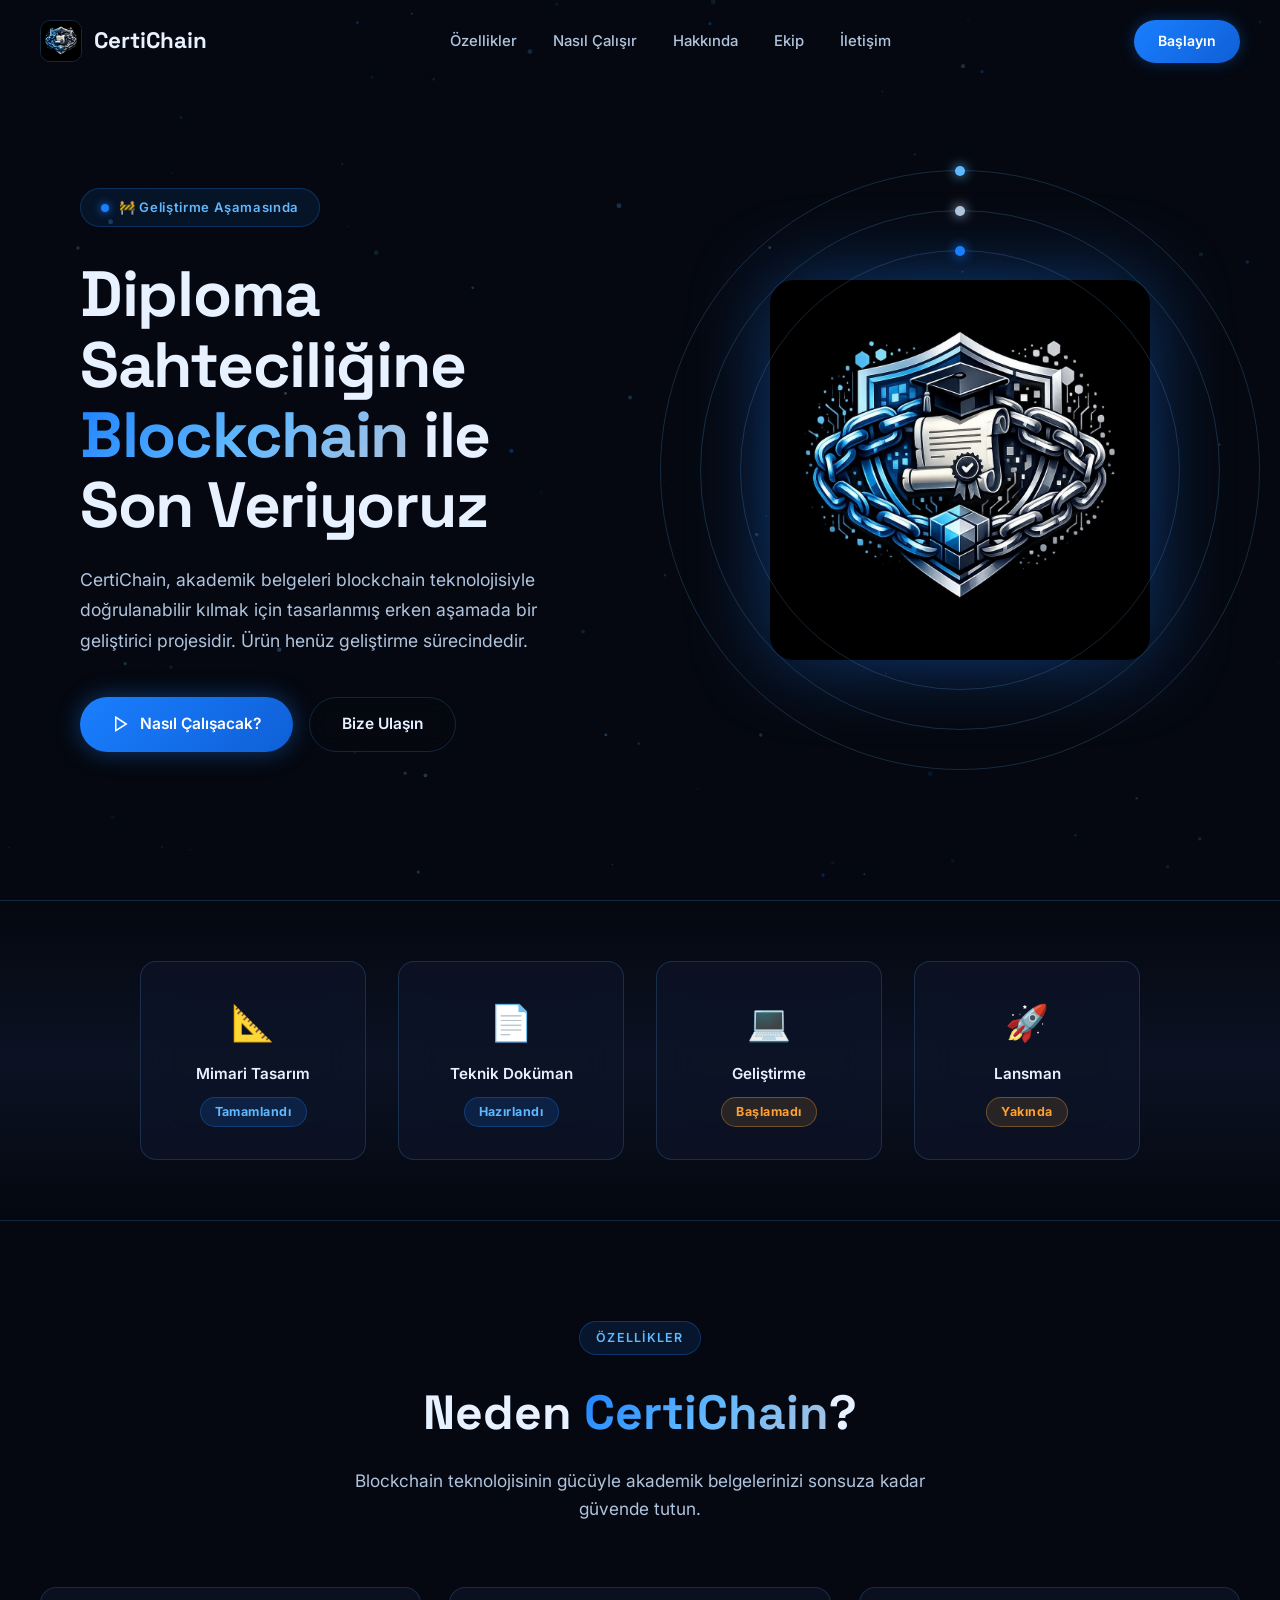
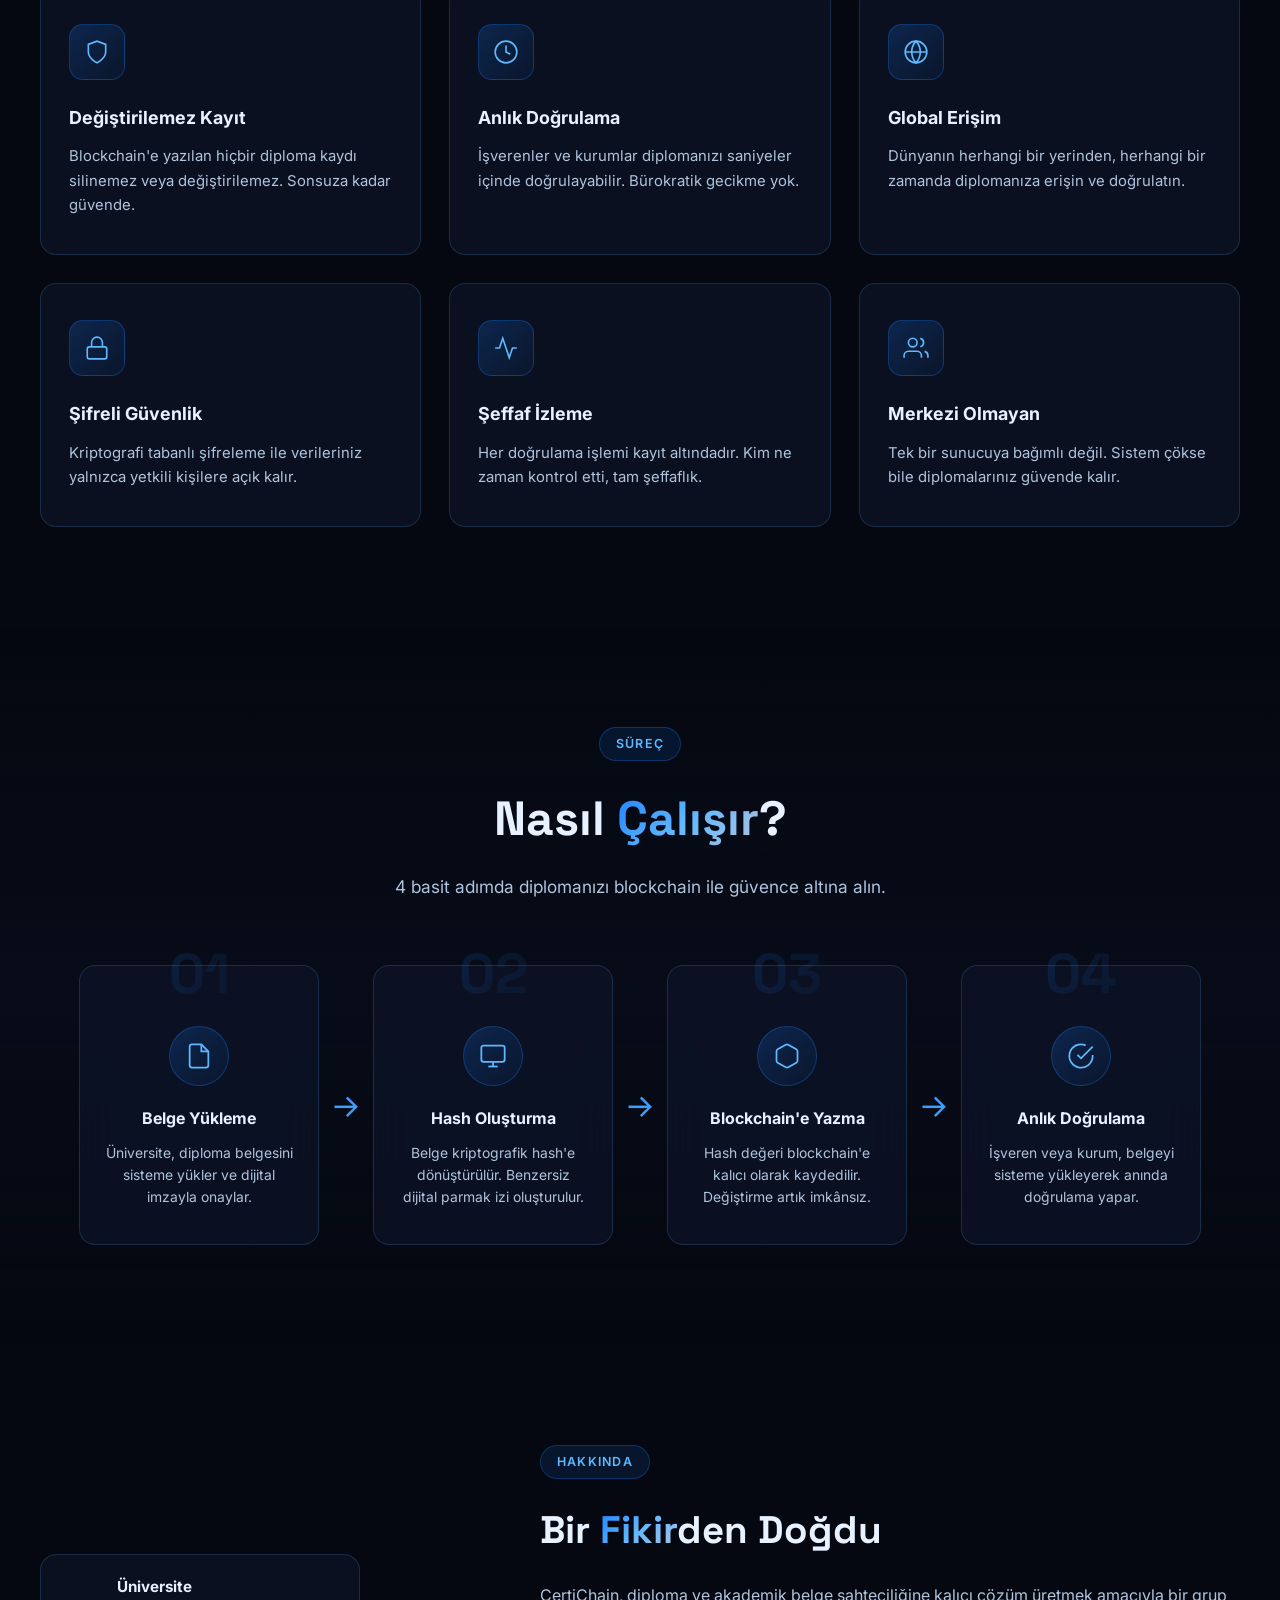
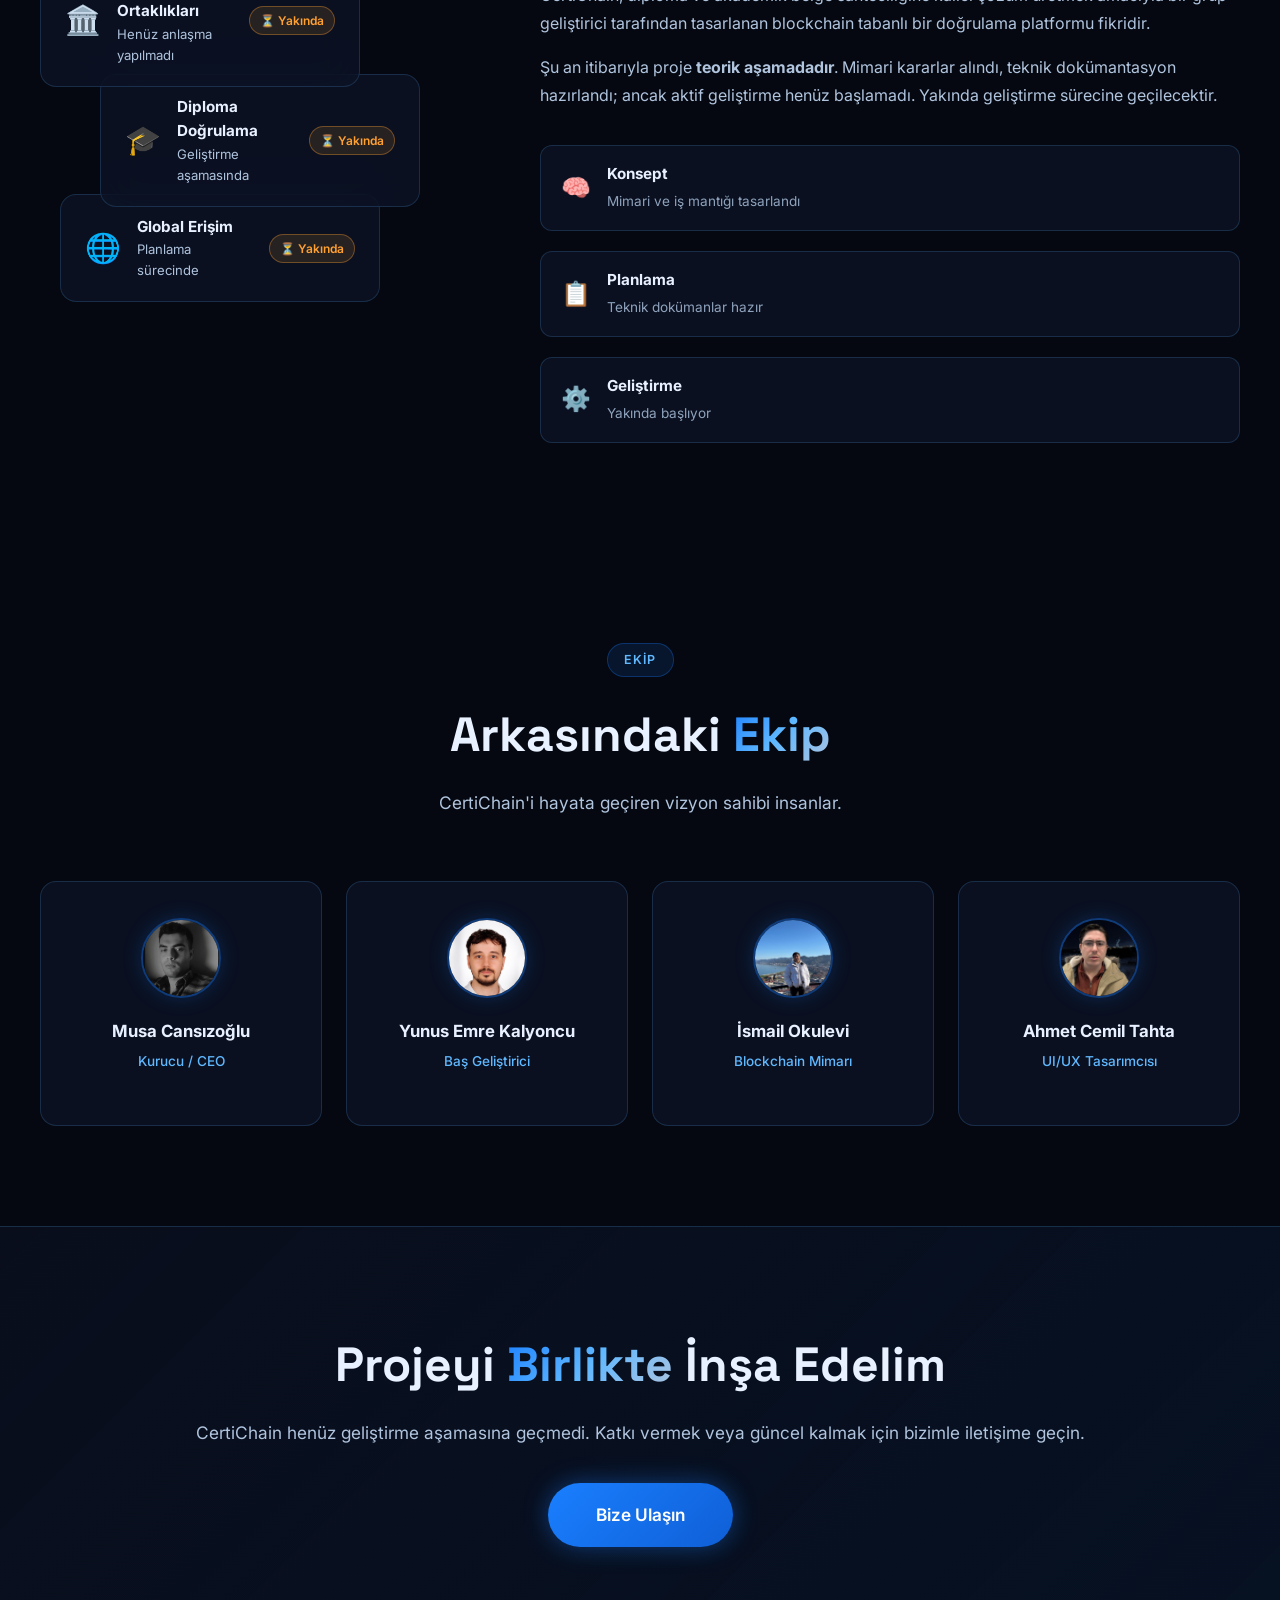
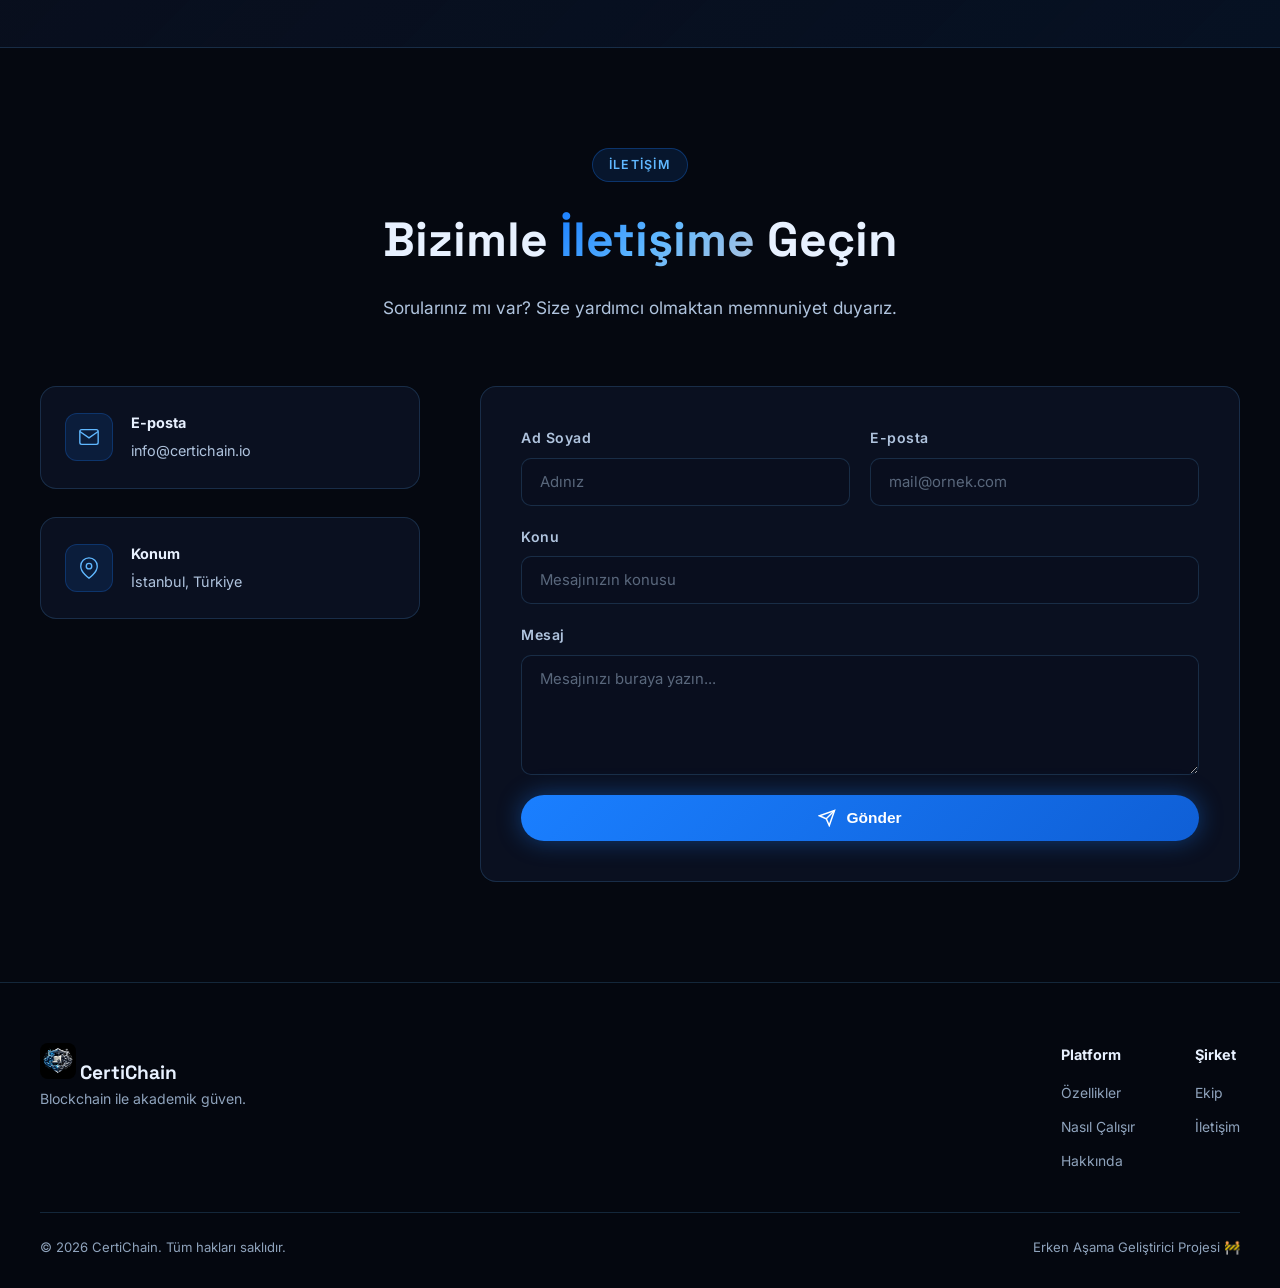
==== commit 2d039ef5: "düzenleme" ====
--- a/index.html
+++ b/index.html
@@ -327,10 +327,7 @@
         </div>
         <h3 class="team-name">Musa Cansızoğlu</h3>
         <p class="team-role">Kurucu / CEO</p>
-        <div class="team-socials">
-          <a href="#" class="social-link" aria-label="LinkedIn">in</a>
-          <a href="#" class="social-link" aria-label="Twitter">𝕏</a>
-        </div>
+
       </div>
       <div class="team-card reveal">
         <div class="team-avatar">
@@ -338,21 +335,15 @@
         </div>
         <h3 class="team-name">Yunus Emre Kalyoncu</h3>
         <p class="team-role">Baş Geliştirici</p>
-        <div class="team-socials">
-          <a href="#" class="social-link" aria-label="LinkedIn">in</a>
-          <a href="#" class="social-link" aria-label="GitHub">⌥</a>
-        </div>
+
       </div>
       <div class="team-card reveal">
         <div class="team-avatar">
-          <img src="team_ismail.png" alt="İsmail Okukevi" class="team-photo" />
-        </div>
-        <h3 class="team-name">İsmail Okukevi</h3>
+          <img src="team_ismail.png" alt="İsmail Okulevi" class="team-photo" />
+        </div>
+        <h3 class="team-name">İsmail Okulevi</h3>
         <p class="team-role">Blockchain Mimarı</p>
-        <div class="team-socials">
-          <a href="#" class="social-link" aria-label="LinkedIn">in</a>
-          <a href="#" class="social-link" aria-label="Twitter">𝕏</a>
-        </div>
+
       </div>
       <div class="team-card reveal">
         <div class="team-avatar">
@@ -360,10 +351,7 @@
         </div>
         <h3 class="team-name">Ahmet Cemil Tahta</h3>
         <p class="team-role">UI/UX Tasarımcısı</p>
-        <div class="team-socials">
-          <a href="#" class="social-link" aria-label="LinkedIn">in</a>
-          <a href="#" class="social-link" aria-label="Dribbble">◎</a>
-        </div>
+
       </div>
     </div>
   </section>
